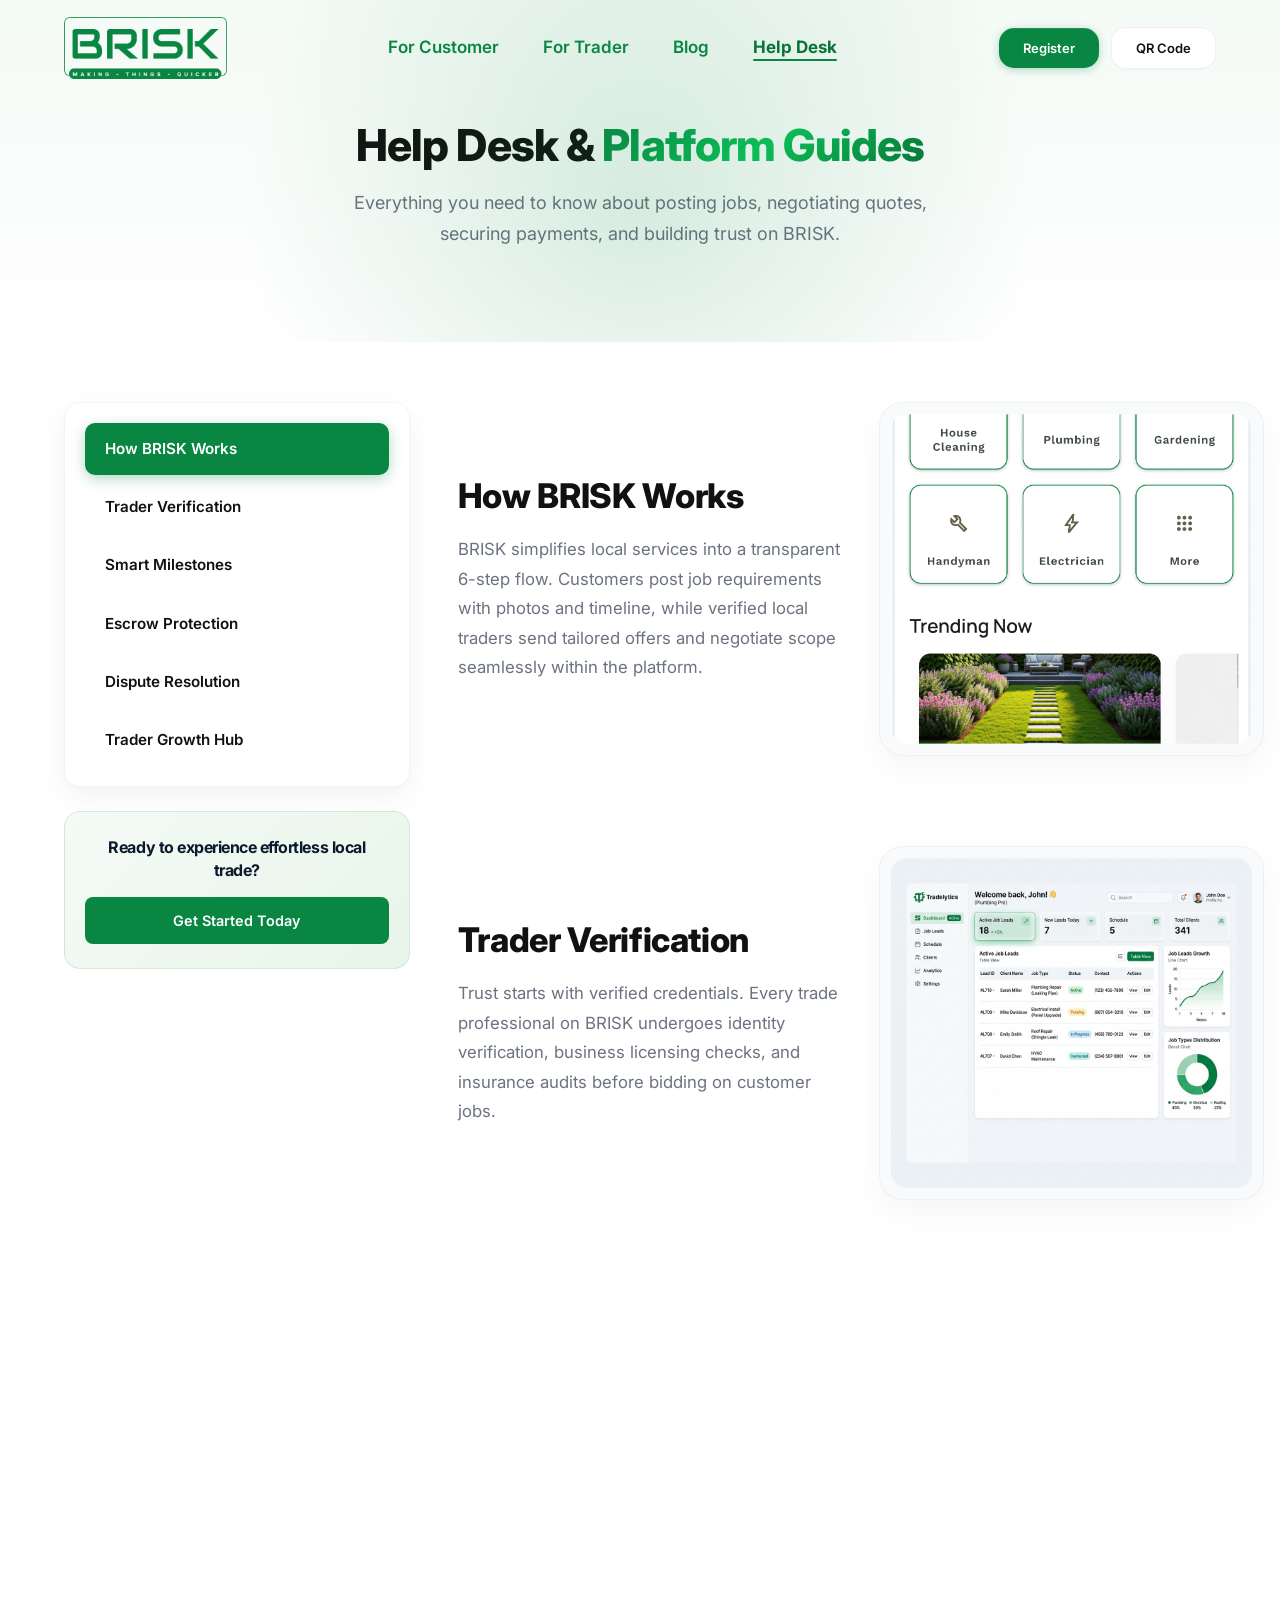
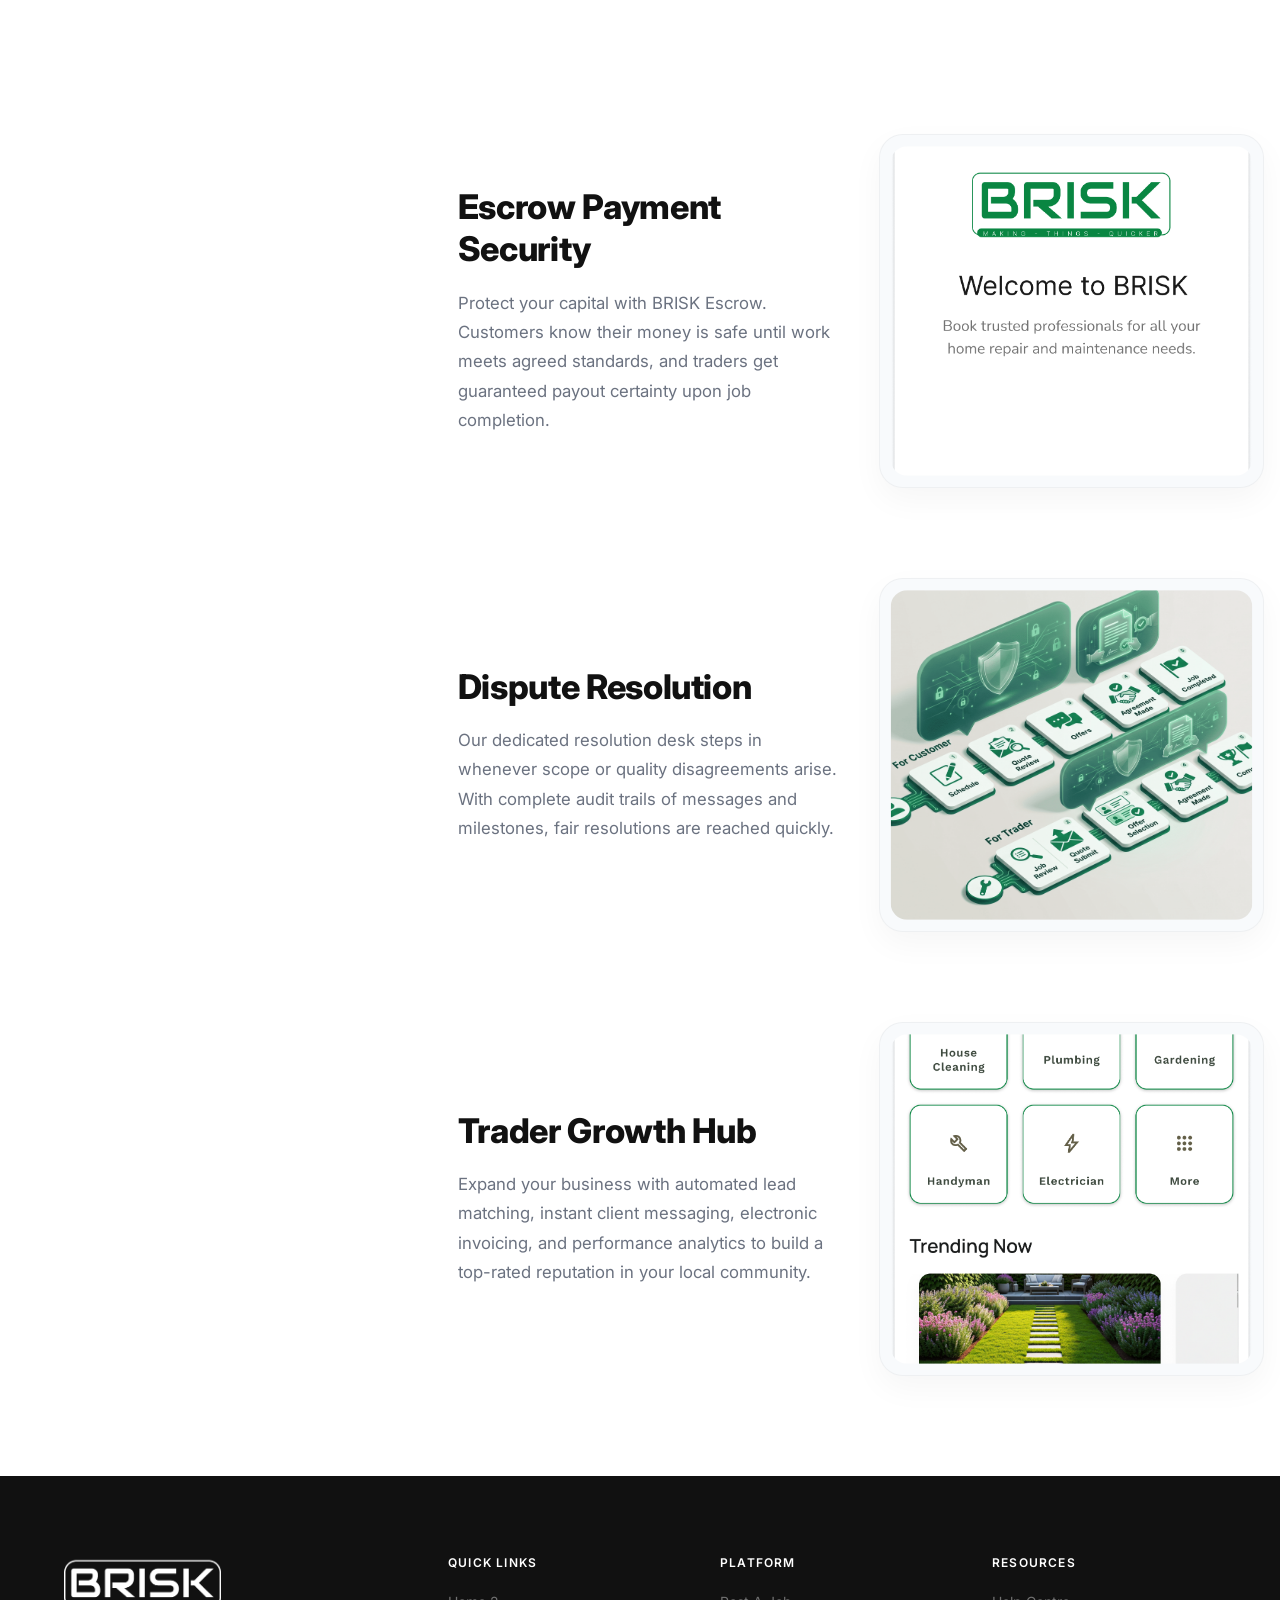
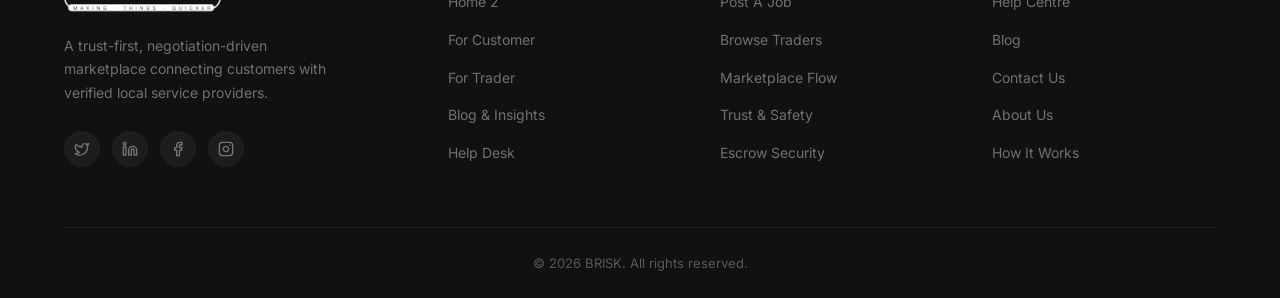
==== help-desk.html @ 7cae582f "first commit" ====
<!DOCTYPE html>
<html lang="en">

<head>
  <meta charset="UTF-8">
  <meta name="viewport" content="width=device-width, initial-scale=1.0">
  <title>Help Desk & Knowledge Base — BRISK</title>
  <meta name="description"
    content="Explore BRISK Help Desk & Knowledge Base to understand local trade dynamics, economy overview, industry insights, and support systems.">

  <!-- Fonts & Stylesheets -->
  <link rel="preconnect" href="https://fonts.googleapis.com">
  <link rel="preconnect" href="https://fonts.gstatic.com" crossorigin>
  <link href="https://fonts.googleapis.com/css2?family=Inter:wght@400;450;500;600;700;800&display=swap"
    rel="stylesheet">
  <link rel="stylesheet" href="index.css">

  <style>
    /* Help Desk Specific Sticky Scroll Section Styles */
    .help-desk-hero {
      padding: 120px 0 60px;
      text-align: center;
      position: relative;
      overflow: hidden;
      background: linear-gradient(180deg, #F4FAF6 0%, #FFFFFF 100%);
    }

    .help-desk-hero h1 {
      font-size: 2.75rem;
      font-weight: 800;
      color: var(--dark, #0B192C);
      margin-bottom: 16px;
      letter-spacing: -0.02em;
    }

    .help-desk-hero p {
      font-size: 1.125rem;
      color: var(--text-light, #64748B);
      max-width: 640px;
      margin: 0 auto 32px;
    }

    /* Sticky Scroll Container */
    .sticky-scroll-section {
      padding: 60px 0 100px;
      position: relative;
    }

    .sticky-layout {
      display: flex;
      gap: 48px;
      align-items: flex-start;
      position: relative;
    }

    /* Left Navigation Sidebar (30%) */
    .sticky-sidebar {
      flex: 0 0 30%;
      width: 30%;
      position: sticky;
      top: 100px;
      /* Sticky offset accounting for fixed header */
      z-index: 10;
      transition: top 0.3s ease;
    }

    .sticky-menu-card {
      background: #FFFFFF;
      border-radius: 16px;
      padding: 20px;
      box-shadow: 0 10px 30px rgba(0, 0, 0, 0.05), 0 1px 3px rgba(0, 0, 0, 0.03);
      border: 1px solid var(--border-light, #E2E8F0);
    }

    .sticky-menu {
      list-style: none;
      padding: 0;
      margin: 0;
      display: flex;
      flex-direction: column;
      gap: 6px;
    }

    .sticky-menu-link {
      display: block;
      padding: 14px 20px;
      border-radius: 10px;
      font-size: 0.95rem;
      font-weight: 600;
      color: var(--dark, #1E293B);
      text-decoration: none;
      transition: all 0.25s cubic-bezier(0.4, 0, 0.2, 1);
      cursor: pointer;
    }

    .sticky-menu-link:hover {
      background: var(--primary-bg, #E8F5E9);
      color: var(--primary, #098642);
      transform: translateX(4px);
    }

    .sticky-menu-link.active {
      background: var(--primary, #098642);
      color: #FFFFFF !important;
      box-shadow: 0 4px 14px rgba(9, 134, 66, 0.3);
      transform: translateX(0);
    }

    /* Promotional CTA Card under Left Menu */
    .promo-card {
      margin-top: 24px;
      background: linear-gradient(135deg, #F4FAF6 0%, #E8F5E9 100%);
      border: 1px solid var(--primary-border, #C8E6C9);
      border-radius: 16px;
      padding: 24px 20px;
      text-align: center;
    }

    .promo-card h4 {
      font-size: 1rem;
      font-weight: 700;
      color: #0B192C;
      margin-bottom: 16px;
      line-height: 1.4;
    }

    .promo-card .btn-promo {
      display: inline-block;
      width: 100%;
      padding: 12px 20px;
      background: var(--primary, #098642);
      color: #FFFFFF;
      font-weight: 600;
      font-size: 0.9rem;
      border-radius: 8px;
      text-decoration: none;
      transition: background 0.2s ease, transform 0.2s ease;
      border: none;
    }

    .promo-card .btn-promo:hover {
      background: var(--primary-dark, #076a34);
      transform: translateY(-2px);
    }

    /* Right Content Wrapper (70%) */
    .sticky-content {
      flex: 0 0 70%;
      width: 70%;
      display: flex;
      flex-direction: column;
      gap: 90px;
      /* Spacing between 80-100px */
    }

    /* Content Section Item */
    .content-section {
      display: grid;
      grid-template-columns: 1fr 1fr;
      gap: 36px;
      align-items: center;
      scroll-margin-top: 110px;
      /* Offset for smooth scroll */
      opacity: 0;
      transform: translateY(30px);
      transition: opacity 0.5s ease-out, transform 0.5s ease-out;
    }

    /* First section is visible immediately on page load */
    .content-section:first-of-type,
    .content-section.in-view {
      opacity: 1;
      transform: translateY(0);
    }

    .section-text-col {
      display: flex;
      flex-direction: column;
      justify-content: center;
    }

    .content-section h2 {
      font-size: 2.125rem;
      font-weight: 800;
      color: var(--dark, #0B192C);
      margin-bottom: 18px;
      line-height: 1.25;
      letter-spacing: -0.01em;
    }

    .content-section p {
      font-size: 1.05rem;
      line-height: 1.75;
      color: var(--text-light, #475569);
      margin: 0;
    }

    .section-image-col {
      position: relative;
    }

    .section-image-card {
      background: #F8FAFC;
      border-radius: 24px;
      padding: 16px;
      border: 1px solid var(--border-light, #E2E8F0);
      box-shadow: 0 12px 32px rgba(0, 0, 0, 0.04);
      overflow: hidden;
      display: flex;
      align-items: center;
      justify-content: center;
    }

    .section-image-card img {
      width: 100%;
      height: 320px;
      object-fit: cover;
      border-radius: 16px;
      transition: transform 0.6s cubic-bezier(0.25, 1, 0.5, 1);
    }

    .content-section.in-view .section-image-card img {
      transform: scale(1.03);
    }

    /* Tablet & Responsive Media Queries */
    @media (max-width: 991px) {
      .sticky-layout {
        flex-direction: column;
        gap: 40px;
      }

      .sticky-sidebar {
        flex: 0 0 100%;
        width: 100%;
        position: sticky;
        top: 70px;
        z-index: 100;
      }

      .sticky-menu-card {
        padding: 12px;
        border-radius: 12px;
      }

      /* Horizontal Scrollable Tabs on Mobile/Tablet */
      .sticky-menu {
        flex-direction: row;
        overflow-x: auto;
        white-space: nowrap;
        padding-bottom: 4px;
        -webkit-overflow-scrolling: touch;
        scrollbar-width: none;
        /* Firefox */
      }

      .sticky-menu::-webkit-scrollbar {
        display: none;
        /* Chrome/Safari */
      }

      .sticky-menu-link {
        padding: 10px 16px;
        font-size: 0.875rem;
      }

      .sticky-menu-link:hover {
        transform: none;
      }

      .promo-card {
        display: none;
        /* Hide promo card on tablet/mobile left nav to preserve space */
      }

      .sticky-content {
        flex: 0 0 100%;
        width: 100%;
        gap: 60px;
      }

      .content-section {
        grid-template-columns: 1fr;
        gap: 24px;
      }

      .section-image-card img {
        height: 260px;
      }
    }

    @media (max-width: 576px) {
      .help-desk-hero {
        padding: 90px 0 40px;
      }

      .help-desk-hero h1 {
        font-size: 1.85rem;
      }

      .help-desk-hero p {
        font-size: 0.95rem;
        margin-bottom: 20px;
      }

      .sticky-scroll-section {
        padding: 30px 0 60px;
      }

      .content-section h2 {
        font-size: 1.5rem;
      }

      .content-section p {
        font-size: 0.95rem;
      }

      .section-image-card {
        padding: 10px;
        border-radius: 16px;
      }

      .section-image-card img {
        height: 200px;
        border-radius: 12px;
      }
    }
  </style>
</head>

<body>

  <!-- ===== HEADER ===== -->
  <header class="header" id="header">
    <div class="container">
      <nav class="nav">
        <a href="index.html" class="nav-logo">
          <img src="image/dark-green.png" alt="BRISK">
        </a>
        <ul class="nav-links" id="navLinks">
          <li><a href="customers.html">For Customer</a></li>
          <li><a href="traders.html">For Trader</a></li>
          <li><a href="blog.html">Blog</a></li>
          <li><a href="help-desk.html" class="active">Help Desk</a></li>
        </ul>
        <div class="nav-actions" id="navActions">
          <a href="#" class="btn btn-primary btn-register">Register</a>
          <div class="qrcode-dropdown-wrapper">
            <a href="javascript:void(0)" class="btn btn-secondary btn-qrcode" id="qrDropdownBtn">QR Code</a>
            <div class="qrcode-popover" id="qrPopover" aria-hidden="true">
              <button type="button" class="qrcode-popover-item" data-type="customer">
                <svg width="18" height="18" viewBox="0 0 24 24" fill="none" stroke="currentColor" stroke-width="2"
                  stroke-linecap="round" stroke-linejoin="round">
                  <path d="M20 21v-2a4 4 0 0 0-4-4H8a4 4 0 0 0-4 4v2"></path>
                  <circle cx="12" cy="7" r="4"></circle>
                </svg>
                For Customer
              </button>
              <button type="button" class="qrcode-popover-item" data-type="trader">
                <svg width="18" height="18" viewBox="0 0 24 24" fill="none" stroke="currentColor" stroke-width="2"
                  stroke-linecap="round" stroke-linejoin="round">
                  <path d="M16 21v-2a4 4 0 0 0-4-4H6a4 4 0 0 0-4 4v2"></path>
                  <circle cx="9" cy="7" r="4"></circle>
                  <path d="M22 21v-2a4 4 0 0 0-3-3.87"></path>
                  <path d="M16 3.13a4 4 0 0 1 0 7.75"></path>
                </svg>
                For Trader
              </button>
            </div>
          </div>
        </div>
        <button class="nav-toggle" id="navToggle" aria-label="Toggle navigation">
          <span></span><span></span><span></span>
        </button>
      </nav>
    </div>
  </header>

  <!-- ===== HELP DESK HERO ===== -->
  <section class="help-desk-hero">
    <div class="glow-bg glow-bg-primary hero-glow-1"></div>
    <div class="container">
      <h1>Help Desk & <span class="gradient-text">Platform Guides</span></h1>
      <p>Everything you need to know about posting jobs, negotiating quotes, securing payments, and building trust on
        BRISK.</p>
    </div>
  </section>

  <!-- ===== STICKY SCROLL SECTION ===== -->
  <section class="sticky-scroll-section">
    <div class="container">
      <div class="sticky-layout">

        <!-- Left Navigation (30%) -->
        <aside class="sticky-sidebar" aria-label="Help Desk Navigation">
          <div class="sticky-menu-card">
            <ul class="sticky-menu" id="stickyNav" role="tablist">
              <li>
                <a href="#how-brisk-works" class="sticky-menu-link active" data-target="how-brisk-works"
                  aria-current="true" role="tab">
                  How BRISK Works
                </a>
              </li>
              <li>
                <a href="#trader-verification" class="sticky-menu-link" data-target="trader-verification"
                  aria-current="false" role="tab">
                  Trader Verification
                </a>
              </li>
              <li>
                <a href="#smart-milestones" class="sticky-menu-link" data-target="smart-milestones" aria-current="false"
                  role="tab">
                  Smart Milestones
                </a>
              </li>
              <li>
                <a href="#escrow-protection" class="sticky-menu-link" data-target="escrow-protection"
                  aria-current="false" role="tab">
                  Escrow Protection
                </a>
              </li>
              <li>
                <a href="#dispute-resolution" class="sticky-menu-link" data-target="dispute-resolution"
                  aria-current="false" role="tab">
                  Dispute Resolution
                </a>
              </li>
              <li>
                <a href="#trader-growth-hub" class="sticky-menu-link" data-target="trader-growth-hub"
                  aria-current="false" role="tab">
                  Trader Growth Hub
                </a>
              </li>
            </ul>
          </div>

          <!-- Promo Card -->
          <div class="promo-card">
            <h4>Ready to experience effortless local trade?</h4>
            <a href="contact.html" class="btn-promo">Get Started Today</a>
          </div>
        </aside>

        <!-- Right Content Area (70%) -->
        <main class="sticky-content">

          <!-- 1. How BRISK Works -->
          <section id="how-brisk-works" class="content-section" aria-labelledby="heading-how-brisk-works">
            <div class="section-text-col">
              <h2 id="heading-how-brisk-works">How BRISK Works</h2>
              <p>BRISK simplifies local services into a transparent 6-step flow. Customers post job requirements with
                photos and timeline, while verified local traders send tailored offers and negotiate scope seamlessly
                within the platform.</p>
            </div>
            <div class="section-image-col">
              <div class="section-image-card">
                <img src="image/Home.png" alt="BRISK Marketplace Flow Overview">
              </div>
            </div>
          </section>

          <!-- 2. Trader Verification -->
          <section id="trader-verification" class="content-section" aria-labelledby="heading-trader-verification">
            <div class="section-text-col">
              <h2 id="heading-trader-verification">Trader Verification</h2>
              <p>Trust starts with verified credentials. Every trade professional on BRISK undergoes identity
                verification, business licensing checks, and insurance audits before bidding on customer jobs.</p>
            </div>
            <div class="section-image-col">
              <div class="section-image-card">
                <img src="image/trader_dashboard.png" alt="BRISK Trader Dashboard & Badges">
              </div>
            </div>
          </section>

          <!-- 3. Smart Milestones -->
          <section id="smart-milestones" class="content-section" aria-labelledby="heading-smart-milestones">
            <div class="section-text-col">
              <h2 id="heading-smart-milestones">Smart Milestones</h2>
              <p>Break complex jobs into clear, manageable milestone deliverables. Funds are agreed upfront and released
                only when work phases are completed and verified by the customer.</p>
            </div>
            <div class="section-image-col">
              <div class="section-image-card">
                <img src="image/customer_dashboard.png" alt="BRISK Customer Dashboard & Milestones">
              </div>
            </div>
          </section>

          <!-- 4. Escrow Protection -->
          <section id="escrow-protection" class="content-section" aria-labelledby="heading-escrow-protection">
            <div class="section-text-col">
              <h2 id="heading-escrow-protection">Escrow Payment Security</h2>
              <p>Protect your capital with BRISK Escrow. Customers know their money is safe until work meets agreed
                standards, and traders get guaranteed payout certainty upon job completion.</p>
            </div>
            <div class="section-image-col">
              <div class="section-image-card">
                <img src="image/Frame.png" alt="BRISK Secure Escrow System">
              </div>
            </div>
          </section>

          <!-- 5. Dispute Resolution -->
          <section id="dispute-resolution" class="content-section" aria-labelledby="heading-dispute-resolution">
            <div class="section-text-col">
              <h2 id="heading-dispute-resolution">Dispute Resolution</h2>
              <p>Our dedicated resolution desk steps in whenever scope or quality disagreements arise. With complete
                audit trails of messages and milestones, fair resolutions are reached quickly.</p>
            </div>
            <div class="section-image-col">
              <div class="section-image-card">
                <img src="image/blog.png" alt="BRISK Support & Dispute Resolution">
              </div>
            </div>
          </section>

          <!-- 6. Trader Growth Hub -->
          <section id="trader-growth-hub" class="content-section" aria-labelledby="heading-trader-growth-hub">
            <div class="section-text-col">
              <h2 id="heading-trader-growth-hub">Trader Growth Hub</h2>
              <p>Expand your business with automated lead matching, instant client messaging, electronic invoicing, and
                performance analytics to build a top-rated reputation in your local community.</p>
            </div>
            <div class="section-image-col">
              <div class="section-image-card">
                <img src="image/Home.png" alt="BRISK Trader Growth Tools">
              </div>
            </div>
          </section>

        </main>
      </div>
    </div>
  </section>

  <!-- ===== FOOTER ===== -->
  <footer class="footer" id="footer">
    <div class="container">
      <div class="footer-grid">
        <div class="footer-brand">
          <a href="index-v2.html" class="footer-logo">
            <img src="image/white.png" alt="BRISK">
          </a>
          <p>A trust-first, negotiation-driven marketplace connecting customers with verified local service providers.
          </p>
          <br>
          <div class="footer-socials ">
            <a href="#" aria-label="Twitter"><svg viewBox="0 0 24 24" fill="none" stroke="currentColor" stroke-width="2"
                stroke-linecap="round" stroke-linejoin="round">
                <path
                  d="M22 4s-.7 2.1-2 3.4c1.6 10-9.4 17.3-18 11.6 2.2.1 4.4-.6 6-2C3 15.5.5 9.6 3 5c2.2 2.6 5.6 4.1 9 4-.9-4.2 4-6.6 7-3.8 1.1 0 3-1.2 3-1.2z" />
              </svg></a>
            <a href="#" aria-label="LinkedIn"><svg viewBox="0 0 24 24" fill="none" stroke="currentColor"
                stroke-width="2" stroke-linecap="round" stroke-linejoin="round">
                <path d="M16 8a6 6 0 0 1 6 6v7h-4v-7a2 2 0 0 0-2-2 2 2 0 0 0-2 2v7h-4v-7a6 6 0 0 1 6-6z" />
                <rect width="4" height="12" x="2" y="9" />
                <circle cx="4" cy="4" r="2" />
              </svg></a>
            <a href="#" aria-label="Facebook"><svg viewBox="0 0 24 24" fill="none" stroke="currentColor"
                stroke-width="2" stroke-linecap="round" stroke-linejoin="round">
                <path d="M18 2h-3a5 5 0 0 0-5 5v3H7v4h3v8h4v-8h3l1-4h-4V7a1 1 0 0 1 1-1h3z" />
              </svg></a>
            <a href="#" aria-label="Instagram"><svg viewBox="0 0 24 24" fill="none" stroke="currentColor"
                stroke-width="2" stroke-linecap="round" stroke-linejoin="round">
                <rect width="20" height="20" x="2" y="2" rx="5" ry="5" />
                <path d="M16 11.37A4 4 0 1 1 12.63 8 4 4 0 0 1 16 11.37z" />
                <line x1="17.5" x2="17.51" y1="6.5" y2="6.5" />
              </svg></a>
          </div>
        </div>
        <div class="footer-col">
          <h4>Quick Links</h4>
          <ul>
            <li><a href="index-v2.html">Home 2</a></li>
            <li><a href="customers.html">For Customer</a></li>
            <li><a href="traders.html">For Trader</a></li>
            <li><a href="blog.html">Blog & Insights</a></li>
            <li><a href="help-desk.html">Help Desk</a></li>
          </ul>
        </div>
        <div class="footer-col">
          <h4>Platform</h4>
          <ul>
            <li><a href="customers.html#post-job">Post A Job</a></li>
            <li><a href="traders.html#browse-jobs">Browse Traders</a></li>
            <li><a href="index-v2.html#flow">Marketplace Flow</a></li>
            <li><a href="help-desk.html#trader-verification">Trust & Safety</a></li>
            <li><a href="help-desk.html#escrow-protection">Escrow Security</a></li>
          </ul>
        </div>
        <div class="footer-col">
          <h4>Resources</h4>
          <ul>
            <li><a href="help-desk.html">Help Centre</a></li>
            <li><a href="blog.html">Blog</a></li>
            <li><a href="contact.html">Contact Us</a></li>
            <li><a href="about.html">About Us</a></li>
            <li><a href="how-it-works.html">How It Works</a></li>
          </ul>
        </div>
      </div>
      <div class="footer-bottom">
        <p>&copy; 2026 BRISK. All rights reserved.</p>

      </div>
    </div>
  </footer>


  <!-- ===== QR CODE MODAL ===== -->
  <div class="qr-modal-overlay" id="qrModalOverlay" aria-hidden="true">
    <div class="qr-modal-card" role="dialog" aria-modal="true" aria-labelledby="qrModalTitle">
      <button type="button" class="qr-modal-close" id="qrModalClose" aria-label="Close modal">
        <svg width="20" height="20" viewBox="0 0 24 24" fill="none" stroke="currentColor" stroke-width="2"
          stroke-linecap="round" stroke-linejoin="round">
          <line x1="18" y1="6" x2="6" y2="18"></line>
          <line x1="6" y1="6" x2="18" y2="18"></line>
        </svg>
      </button>
      <div class="qr-modal-header">
        <h3 class="qr-modal-title" id="qrModalTitle">Customer App Download</h3>
        <p class="qr-modal-subtitle">Scan the QR code to download the app.</p>
      </div>
      <div class="qr-cards-grid">
        <!-- App Store Card -->
        <div class="qr-app-card">
          <div class="qr-card-header">
            <svg class="qr-app-icon" width="22" height="22" viewBox="0 0 24 24" fill="currentColor">
              <path
                d="M18.71 19.5c-.83 1.24-1.71 2.45-3.05 2.47-1.34.03-1.77-.79-3.29-.79-1.53 0-2 .77-3.27.82-1.31.05-2.3-1.32-3.14-2.53C4.25 17 2.94 12.45 4.7 9.39c.87-1.52 2.43-2.48 4.12-2.51 1.28-.02 2.5.87 3.29.87.78 0 2.26-1.07 3.81-.91.65.03 2.47.26 3.64 1.98-.09.06-2.17 1.28-2.15 3.81.03 3.02 2.65 4.03 2.68 4.04-.03.07-.42 1.44-1.38 2.83M15.97 6.32c.66-.8 1.11-1.92.99-3.04-.96.04-2.13.64-2.82 1.44-.61.71-1.14 1.86-.99 2.97 1.07.08 2.16-.56 2.82-1.37z" />
            </svg>
            <span class="qr-card-title">App Store</span>
          </div>
          <div class="qr-image-wrapper">
            <img
              src="https://api.qrserver.com/v1/create-qr-code/?size=160x160&data=https://apps.apple.com/app/brisk-customer"
              id="appStoreQrImg" alt="App Store QR Code">
          </div>
        </div>
        <!-- Google Play Card -->
        <div class="qr-app-card">
          <div class="qr-card-header">
            <svg class="qr-app-icon" width="20" height="20" viewBox="0 0 24 24" fill="currentColor">
              <path
                d="M3 20.5v-17c0-.83.67-1.5 1.5-1.5.31 0 .61.09.86.26l14.1 8.5c.67.4 1.04 1.13 1.04 1.89s-.37 1.49-1.04 1.89l-14.1 8.5c-.25.17-.55.26-.86.26-.83 0-1.5-.67-1.5-1.5z" />
            </svg>
            <span class="qr-card-title">Google Play</span>
          </div>
          <div class="qr-image-wrapper">
            <img
              src="https://api.qrserver.com/v1/create-qr-code/?size=160x160&data=https://play.google.com/store/apps/details?id=com.brisk.customer"
              id="googlePlayQrImg" alt="Google Play QR Code">
          </div>
        </div>
      </div>
    </div>
  </div>

  <!-- ===== JAVASCRIPT ===== -->
  <script>
    document.addEventListener('DOMContentLoaded', () => {

      // ===== Sticky Header =====
      const header = document.getElementById('header');
      window.addEventListener('scroll', () => {
        header.classList.toggle('scrolled', window.scrollY > 20);
      });

      // ===== Mobile Nav =====
      const navToggle = document.getElementById('navToggle');
      const navLinks = document.getElementById('navLinks');
      const navActions = document.getElementById('navActions');

      navToggle.addEventListener('click', () => {
        navToggle.classList.toggle('active');
        navLinks.classList.toggle('active');
        navActions.classList.toggle('active');
      });

      navLinks.querySelectorAll('a').forEach(link => {
        link.addEventListener('click', () => {
          navToggle.classList.remove('active');
          navLinks.classList.remove('active');
          navActions.classList.remove('active');
        });
      });
      // 3. STICKY SCROLL NAVIGATION & INTERSECTION OBSERVER
      const menuLinks = document.querySelectorAll('.sticky-menu-link');
      const sections = document.querySelectorAll('.content-section');
      const headerOffset = 110; // Sticky header offset height

      // Function to set active menu item & update accessibility attributes
      function setActiveMenuItem(targetId) {
        menuLinks.forEach(link => {
          const isMatch = link.getAttribute('data-target') === targetId;
          if (isMatch) {
            link.classList.add('active');
            link.setAttribute('aria-current', 'true');
            // Auto scroll active link into view for mobile horizontal menu
            link.scrollIntoView({ behavior: 'smooth', inline: 'nearest', block: 'nearest' });
          } else {
            link.classList.remove('active');
            link.setAttribute('aria-current', 'false');
          }
        });
      }

      // IntersectionObserver for Scroll Spy & Reveal Animation
      const observerOptions = {
        root: null,
        rootMargin: '-20% 0px -50% 0px', // Center viewport focus
        threshold: 0.1
      };

      const sectionObserver = new IntersectionObserver((entries) => {
        entries.forEach(entry => {
          // Fade Up & Scale-in entrance animation
          if (entry.isIntersecting) {
            entry.target.classList.add('in-view');

            // Activate corresponding menu link
            const id = entry.target.getAttribute('id');
            if (id) {
              setActiveMenuItem(id);
            }
          }
        });
      }, observerOptions);

      // Observe each section
      sections.forEach(section => {
        sectionObserver.observe(section);
      });

      // Smooth scroll on menu item click
      menuLinks.forEach(link => {
        link.addEventListener('click', (e) => {
          e.preventDefault();
          const targetId = link.getAttribute('data-target');
          const targetSection = document.getElementById(targetId);

          if (targetSection) {
            const elementPosition = targetSection.getBoundingClientRect().top;
            const offsetPosition = elementPosition + window.pageYOffset - headerOffset;

            window.scrollTo({
              top: offsetPosition,
              behavior: 'smooth'
            });

            // Update active state immediately on click
            setActiveMenuItem(targetId);

            // Update URL hash without page jump
            if (history.pushState) {
              history.pushState(null, null, `#${targetId}`);
            } else {
              location.hash = `#${targetId}`;
            }
          }
        });
      });

      // QR Code Dropdown Popover & Modal Logic

      const qrDropdownBtn = document.getElementById('qrDropdownBtn');
      const qrPopover = document.getElementById('qrPopover');
      const qrModalOverlay = document.getElementById('qrModalOverlay');
      const qrModalClose = document.getElementById('qrModalClose');
      const qrModalTitle = document.getElementById('qrModalTitle');
      const appStoreQrImg = document.getElementById('appStoreQrImg');
      const googlePlayQrImg = document.getElementById('googlePlayQrImg');

      if (!qrDropdownBtn || !qrPopover || !qrModalOverlay) return;

      // Toggle Popover
      qrDropdownBtn.addEventListener('click', function (e) {
        e.preventDefault();
        e.stopPropagation();
        qrPopover.classList.toggle('active');
      });

      // Close Popover when clicking outside
      document.addEventListener('click', function (e) {
        if (!qrPopover.contains(e.target) && !qrDropdownBtn.contains(e.target)) {
          qrPopover.classList.remove('active');
        }
      });

      // Handle Option Selection
      const popoverItems = qrPopover.querySelectorAll('.qrcode-popover-item');
      popoverItems.forEach(item => {
        item.addEventListener('click', function (e) {
          e.preventDefault();
          const type = this.getAttribute('data-type');

          if (type === 'trader') {
            qrModalTitle.textContent = 'Trader App Download';
            appStoreQrImg.src = 'https://api.qrserver.com/v1/create-qr-code/?size=160x160&data=https://apps.apple.com/app/brisk-trader';
            googlePlayQrImg.src = 'https://api.qrserver.com/v1/create-qr-code/?size=160x160&data=https://play.google.com/store/apps/details?id=com.brisk.trader';
          } else {
            qrModalTitle.textContent = 'Customer App Download';
            appStoreQrImg.src = 'https://api.qrserver.com/v1/create-qr-code/?size=160x160&data=https://apps.apple.com/app/brisk-customer';
            googlePlayQrImg.src = 'https://api.qrserver.com/v1/create-qr-code/?size=160x160&data=https://play.google.com/store/apps/details?id=com.brisk.customer';
          }

          qrPopover.classList.remove('active');
          openModal();
        });
      });

      function openModal() {
        qrModalOverlay.classList.add('active');
        document.body.style.overflow = 'hidden';
      }

      function closeModal() {
        qrModalOverlay.classList.remove('active');
        document.body.style.overflow = '';
      }

      if (qrModalClose) {
        qrModalClose.addEventListener('click', closeModal);
      }

      qrModalOverlay.addEventListener('click', function (e) {
        if (e.target === qrModalOverlay) {
          closeModal();
        }
      });

      document.addEventListener('keydown', function (e) {
        if (e.key === 'Escape' && qrModalOverlay.classList.contains('active')) {
          closeModal();
        }
      });
    });
  </script>
</body>

</html>
---- index.css ----
/* ===== BRISK 2026 — Futuristic Design System ===== */

*,
*::before,
*::after {
  margin: 0;
  padding: 0;
  box-sizing: border-box;
}

:root {
  --primary: #098642;
  --primary-light: #0a9a4c;
  --primary-dark: #077536;
  --primary-glow: rgba(9, 134, 66, 0.15);
  --primary-glow-strong: rgba(9, 134, 66, 0.25);
  --primary-bg: rgba(9, 134, 66, 0.05);
  --primary-border: rgba(9, 134, 66, 0.12);
  --white: #FFFFFF;
  --bg: #FAFCFB;
  --bg-alt: #F3F7F5;
  --dark: #111111;
  --text: #374151;
  --text-light: #6B7280;
  --text-lighter: #9CA3AF;
  --border: rgba(0, 0, 0, 0.06);
  --border-light: rgba(0, 0, 0, 0.04);
  --shadow-xs: 0 1px 2px rgba(0, 0, 0, 0.03);
  --shadow-sm: 0 2px 8px rgba(0, 0, 0, 0.04);
  --shadow-md: 0 4px 24px rgba(0, 0, 0, 0.06);
  --shadow-lg: 0 12px 40px rgba(0, 0, 0, 0.08);
  --shadow-xl: 0 20px 60px rgba(0, 0, 0, 0.1);
  --shadow-glow: 0 8px 32px rgba(9, 134, 66, 0.12);
  --radius-sm: 10px;
  --radius-md: 14px;
  --radius-lg: 18px;
  --radius-xl: 24px;
  --radius-2xl: 32px;
  --transition: 0.4s cubic-bezier(0.16, 1, 0.3, 1);
  --transition-fast: 0.2s ease;
  --transition-slow: 0.6s cubic-bezier(0.16, 1, 0.3, 1);
}

html {
  scroll-behavior: smooth;
  -webkit-font-smoothing: antialiased;
  -moz-osx-font-smoothing: grayscale;
}

body {
  font-family: 'Inter', -apple-system, BlinkMacSystemFont, 'Segoe UI', sans-serif;
  color: var(--text);
  background: var(--white);
  line-height: 1.6;
  overflow-x: hidden;
}

a {
  text-decoration: none;
  color: inherit;
}

ul {
  list-style: none;
}

img {
  max-width: 100%;
  display: block;
}

h1,
h2,
h3,
h4,
h5,
h6 {
  color: var(--dark);
  font-weight: 700;
  line-height: 1.15;
  letter-spacing: -0.03em;
}

h1 {
  font-size: clamp(2.5rem, 5.5vw, 4rem);
  font-weight: 800;
}

h2 {
  font-size: clamp(2rem, 4vw, 3rem);
}

h3 {
  font-size: clamp(1.125rem, 2vw, 1.375rem);
}

p {
  color: var(--text-light);
  line-height: 1.75;
}

/* --- Layout --- */
.container {
  max-width: 1200px;
  margin: 0 auto;
  padding: 0 24px;
}

.section {
  padding: 60px 0;
  position: relative;
}

.section-header {
  text-align: center;
  max-width: 660px;
  margin: 0 auto 36px;
}

.section-header p {
  margin-top: 16px;
  font-size: 1.0625rem;
}

.section-label {
  display: inline-flex;
  align-items: center;
  gap: 8px;
  font-size: 0.75rem;
  font-weight: 600;
  width: fit-content;
  color: var(--primary);
  text-transform: uppercase;
  letter-spacing: 0.1em;
  margin-bottom: 16px;
  background: var(--primary-bg);
  padding: 6px 16px;
  border-radius: 100px;
  border: 1px solid var(--primary-border);
}

/* --- Buttons --- */
.btn {
  display: inline-flex;
  align-items: center;
  justify-content: center;
  gap: 8px;
  padding: 14px 32px;
  font-size: 0.9375rem;
  font-weight: 600;
  border-radius: 15px;
  border: none;
  cursor: pointer;
  transition: all var(--transition);
  font-family: inherit;
  white-space: nowrap;
  position: relative;
  overflow: hidden;
}

.btn-primary {
  background: var(--primary);
  color: var(--white);
  box-shadow: 0 2px 8px rgba(9, 134, 66, 0.3), inset 0 1px 0 rgba(255, 255, 255, 0.1);
}

.btn-primary:hover {
  background: var(--primary-light);
  box-shadow: 0 8px 24px rgba(9, 134, 66, 0.35), inset 0 1px 0 rgba(255, 255, 255, 0.1);
  transform: translateY(-2px);
}

.btn-secondary {
  background: var(--white);
  color: var(--dark);
  border: 1px solid var(--border);
  box-shadow: var(--shadow-xs);
}

.btn-secondary:hover {
  border-color: rgba(0, 0, 0, 0.12);
  box-shadow: var(--shadow-md);
  transform: translateY(-2px);
}

.btn-lg {
  padding: 16px 40px;
  font-size: 1rem;
}

.btn-group {
  display: flex;
  gap: 14px;
  flex-wrap: wrap;
}

/* --- Animations --- */
.reveal {
  opacity: 0;
  transform: translateY(32px);
  transition: opacity 0.8s cubic-bezier(0.16, 1, 0.3, 1),
    transform 0.8s cubic-bezier(0.16, 1, 0.3, 1);
}

.reveal.visible {
  opacity: 1;
  transform: translateY(0);
}

.reveal-d1 {
  transition-delay: 0.1s;
}

.reveal-d2 {
  transition-delay: 0.2s;
}

.reveal-d3 {
  transition-delay: 0.3s;
}

.reveal-d4 {
  transition-delay: 0.4s;
}

.reveal-d5 {
  transition-delay: 0.5s;
}

.reveal-d6 {
  transition-delay: 0.6s;
}

/* --- Radial Glow Backgrounds --- */
.glow-bg {
  position: absolute;
  border-radius: 50%;
  pointer-events: none;
  z-index: 0;
}

.glow-bg-primary {
  background: radial-gradient(circle, var(--primary-glow) 0%, transparent 70%);
}

.glow-bg-soft {
  background: radial-gradient(circle, rgba(9, 134, 66, 0.06) 0%, transparent 70%);
}

/* ===== HEADER ===== */
.header {
  position: fixed;
  top: 0;
  left: 0;
  right: 0;
  z-index: 1000;
  transition: all var(--transition);
  background: rgba(255, 255, 255, 0);
}

.header.scrolled {
  background: rgba(255, 255, 255, 0.8);
  backdrop-filter: blur(20px);
  -webkit-backdrop-filter: blur(20px);
  border-bottom: 1px solid var(--border-light);
}

.nav {
  display: flex;
  align-items: center;
  justify-content: space-between;
  height: 96px;
}

.nav-logo {
  display: flex;
  align-items: center;
}

.nav-logo img {
  height: 62px;
  width: auto;
}

.nav-links {
  display: flex;
  align-items: center;
  gap: 44px;
}

.nav-links a {
  font-size: 17px;
  font-weight: 600;
  color: var(--primary);
  transition: color var(--transition-fast);
  position: relative;
}

.nav-links a:hover {
  color: var(--primary-dark);
}

.nav-links a.active {
  color: var(--primary-dark);
  font-weight: 700;
}

.nav-links a.active::after {
  content: '';
  position: absolute;
  bottom: -4px;
  left: 0;
  width: 100%;
  height: 2px;
  background-color: var(--primary);
  border-radius: 2px;
}

.nav-actions {
  display: flex;
  align-items: center;
  gap: 12px;
}

.nav-actions .btn-login {
  font-size: 0.875rem;
  font-weight: 500;
  color: var(--text-light);
  background: none;
  border: none;
  cursor: pointer;
  padding: 8px 16px;
  transition: color var(--transition-fast);
  font-family: inherit;
}

.nav-actions .btn-login:hover {
  color: var(--dark);
}

.nav-actions .btn {
  padding: 10px 24px;
  font-size: 0.8125rem;
}

.nav-toggle {
  display: none;
  flex-direction: column;
  gap: 5px;
  cursor: pointer;
  padding: 4px;
  background: none;
  border: none;
}

.nav-toggle span {
  width: 22px;
  height: 2px;
  background: var(--dark);
  border-radius: 2px;
  transition: all var(--transition);
}

.nav-toggle.active span:nth-child(1) {
  transform: rotate(45deg) translate(5px, 5px);
}

.nav-toggle.active span:nth-child(2) {
  opacity: 0;
}

.nav-toggle.active span:nth-child(3) {
  transform: rotate(-45deg) translate(5px, -5px);
}

/* ===== HERO ===== */
.hero {
  padding: 110px 0 60px;
  position: relative;
  overflow: hidden;
  min-height: 80vh;
  display: flex;
  align-items: center;
}

.hero-glow-1 {
  width: 800px;
  height: 800px;
  top: -200px;
  left: 50%;
  transform: translateX(-50%);
}

.hero-glow-2 {
  width: 500px;
  height: 500px;
  bottom: -100px;
  right: -100px;
  background: radial-gradient(circle, rgba(9, 134, 66, 0.04) 0%, transparent 70%);
}

.hero-grid {
  display: grid;
  grid-template-columns: 1fr 1fr;
  gap: 80px;
  align-items: center;
  position: relative;
  z-index: 1;
}

.hero-content {
  max-width: 540px;
}

.hero-tagline {
  display: inline-flex;
  align-items: center;
  gap: 10px;
  font-size: 0.8125rem;
  font-weight: 600;
  color: var(--primary);
  text-transform: uppercase;
  letter-spacing: 0.1em;
  margin-bottom: 28px;
  background: var(--primary-bg);
  padding: 8px 18px;
  border-radius: 100px;
  border: 1px solid var(--primary-border);
}

.hero-tagline .pulse {
  width: 8px;
  height: 8px;
  border-radius: 50%;
  background: var(--primary);
  position: relative;
}

.hero-tagline .pulse::after {
  content: '';
  position: absolute;
  inset: -4px;
  border-radius: 50%;
  border: 2px solid var(--primary);
  opacity: 0;
  animation: pulse-ring 2s ease-out infinite;
}

@keyframes pulse-ring {
  0% {
    transform: scale(0.8);
    opacity: 0.6;
  }

  100% {
    transform: scale(2);
    opacity: 0;
  }
}

.hero h1 {
  margin-bottom: 24px;
  line-height: 1.1;
}

.gradient-text {
  background: linear-gradient(135deg, var(--primary) 0%, #0cc45a 50%, var(--primary-dark) 100%);
  -webkit-background-clip: text;
  -webkit-text-fill-color: transparent;
  background-clip: text;
}

.hero-desc {
  font-size: 1.125rem;
  line-height: 1.8;
  color: var(--text-light);
  margin-bottom: 40px;
  max-width: 460px;
}

.hero .btn-group {
  margin-bottom: 56px;
}

/* Trust Row */
.trust-row {
  display: flex;
  gap: 28px;
  flex-wrap: wrap;
}

.trust-pill {
  display: flex;
  align-items: center;
  gap: 8px;
  font-size: 0.8125rem;
  font-weight: 500;
  color: var(--text);
}

.trust-pill .tp-dot {
  width: 8px;
  height: 8px;
  border-radius: 50%;
  background: var(--primary);
}

.hero-visual {
  position: relative;
  width: 100%;
  display: flex;
  align-items: center;
  justify-content: center;
}

.hero-video-wrapper {
  position: relative;
  width: 100%;
  max-width: 580px;
  border-radius: 20px;
  overflow: hidden;
  box-shadow: 0 20px 40px rgba(0, 0, 0, 0.12), 0 0 0 1px rgba(9, 134, 66, 0.15);
  background: var(--surface);
}

.hero-video {
  width: 150%;
  height: auto;
  display: block;
  object-fit: cover;
  border-radius: 20px;
}



/* Hero 3D Ecosystem Visual */
.hero-visual {
  position: relative;
  width: 100%;
  height: 520px;
}

.ecosystem-container {
  position: relative;
  width: 100%;
  height: 100%;
}

/* Center Logo */
.eco-center {
  position: absolute;
  top: 50%;
  left: 50%;
  transform: translate(-50%, -50%);
  width: 100px;
  height: 100px;
  border-radius: 50%;
  background: var(--white);
  border: 2px solid var(--primary-border);
  box-shadow: var(--shadow-glow), var(--shadow-lg);
  display: flex;
  align-items: center;
  justify-content: center;
  z-index: 10;
}

.eco-center::before {
  content: '';
  position: absolute;
  inset: -20px;
  border-radius: 50%;
  border: 1px solid var(--primary-border);
  animation: eco-pulse 3s ease-in-out infinite;
}

.eco-center::after {
  content: '';
  position: absolute;
  inset: -44px;
  border-radius: 50%;
  border: 1px dashed rgba(9, 134, 66, 0.08);
  animation: eco-pulse 3s ease-in-out infinite 0.5s;
}

@keyframes eco-pulse {

  0%,
  100% {
    transform: scale(1);
    opacity: 1;
  }

  50% {
    transform: scale(1.08);
    opacity: 0.5;
  }
}

.eco-center img {
  height: 28px;
  width: auto;
}

.eco-center-text {
  font-size: 1.25rem;
  font-weight: 800;
  color: var(--primary);
  letter-spacing: -0.03em;
}

/* Orbit Rings */
.orbit-ring {
  position: absolute;
  top: 50%;
  left: 50%;
  border-radius: 50%;
  border: 1px solid rgba(9, 134, 66, 0.1);
  transform: translate(-50%, -50%);
  pointer-events: none;
}

.orbit-ring-1 {
  width: 280px;
  height: 280px;
}

.orbit-ring-2 {
  width: 420px;
  height: 420px;
  border-style: dashed;
  border-color: rgba(9, 134, 66, 0.09);
}

/* Floating Ecosystem Cards */
.eco-card {
  position: absolute;
  background: var(--white);
  border-radius: var(--radius-md);
  padding: 14px 20px;
  box-shadow: var(--shadow-md);
  border: 1px solid var(--border);
  font-size: 0.8125rem;
  font-weight: 600;
  color: var(--dark);
  white-space: nowrap;
  z-index: 5;
  transition: all var(--transition);
  display: flex;
  align-items: center;
  gap: 10px;
}

.eco-card:hover {
  box-shadow: var(--shadow-glow), var(--shadow-lg);
  transform: translateY(-4px) scale(1.02);
  border-color: var(--primary-border);
}

.eco-card .ec-icon {
  width: 32px;
  height: 32px;
  border-radius: var(--radius-sm);
  background: var(--primary-bg);
  display: flex;
  align-items: center;
  justify-content: center;
  flex-shrink: 0;
}

.eco-card .ec-icon svg {
  width: 16px;
  height: 16px;
  color: var(--primary);
}

.eco-card .ec-num {
  width: 22px;
  height: 22px;
  border-radius: 50%;
  background: var(--primary);
  color: var(--white);
  font-size: 0.6875rem;
  font-weight: 700;
  display: flex;
  align-items: center;
  justify-content: center;
  flex-shrink: 0;
}

/* Eco card positions — orbital layout */
.eco-card-1 {
  top: 10%;
  left: 5%;
  animation: float-1 6s ease-in-out infinite;
}

.eco-card-2 {
  top: 0%;
  right: 5%;
  animation: float-2 7s ease-in-out infinite;
}

.eco-card-3 {
  top: 42%;
  right: -5%;
  animation: float-3 5.5s ease-in-out infinite;
}

.eco-card-4 {
  bottom: 5%;
  right: 10%;
  animation: float-1 6.5s ease-in-out infinite 1s;
}

.eco-card-5 {
  bottom: 8%;
  left: 0%;
  animation: float-2 6s ease-in-out infinite 0.5s;
}

.eco-card-6 {
  top: 40%;
  left: -8%;
  animation: float-3 7s ease-in-out infinite 0.3s;
}

@keyframes float-1 {

  0%,
  100% {
    transform: translateY(0);
  }

  50% {
    transform: translateY(-12px);
  }
}

@keyframes float-2 {

  0%,
  100% {
    transform: translateY(0) translateX(0);
  }

  50% {
    transform: translateY(-8px) translateX(4px);
  }
}

@keyframes float-3 {

  0%,
  100% {
    transform: translateY(0);
  }

  50% {
    transform: translateY(-10px);
  }
}

/* Animated SVG connection lines */
.eco-lines {
  position: absolute;
  inset: 0;
  z-index: 2;
  pointer-events: none;
}

.eco-lines path {
  fill: none;
  stroke: rgb(9 134 66 / 16%);
  stroke-width: 1.5;
  stroke-dasharray: 8 6;
  animation: dash-flow 20s linear infinite;
}

@keyframes dash-flow {
  to {
    stroke-dashoffset: -200;
  }
}

/* ===== SECTION 2: MARKETPLACE FLOW ===== */
.flow-section {
  background: var(--bg);
  overflow: hidden;
}

.flow-visual {
  position: relative;
  padding: 30px 0;
  max-width: 1200px;
  margin: 0 auto;
}

.flow-track {
  display: flex;
  align-items: center;
  justify-content: space-between;
  position: relative;
  /* padding: 0 40px; */
}

/* Animated path between avatars */
.flow-path-container {
  position: absolute;
  top: 50%;
  left: 60px;
  right: 60px;
  height: 2px;
  transform: translateY(-50%);
  z-index: 0;
}

.flow-path-bg {
  width: 100%;
  height: 100%;
  background: var(--border);
  border-radius: 1px;
}

.flow-path-fill {
  position: absolute;
  top: 0;
  left: 0;
  height: 100%;
  width: 60%;
  background: linear-gradient(90deg, var(--primary), rgba(9, 134, 66, 0.3));
  border-radius: 1px;
  animation: flow-progress 4s ease-in-out infinite alternate;
}

@keyframes flow-progress {
  0% {
    width: 15%;
  }

  100% {
    width: 85%;
  }
}

/* Flow Avatars */
.flow-avatar {
  width: 72px;
  height: 72px;
  border-radius: 50%;
  display: flex;
  align-items: center;
  justify-content: center;
  flex-direction: column;
  gap: 4px;
  z-index: 2;
  position: relative;
  flex-shrink: 0;
}

.flow-avatar-circle {
  width: 56px;
  height: 56px;
  border-radius: 50%;
  background: var(--white);
  border: 2px solid var(--primary-border);
  display: flex;
  align-items: center;
  justify-content: center;
  box-shadow: var(--shadow-md);
}

.flow-avatar-circle svg {
  width: 24px;
  height: 24px;
  color: var(--primary);
}

.flow-avatar span {
  font-size: 0.6875rem;
  font-weight: 600;
  color: var(--text);
  text-transform: uppercase;
  letter-spacing: 0.05em;
}

/* Flow Stage Cards */
.flow-stages {
  display: flex;
  gap: 12px;
  z-index: 2;
  position: relative;
}

.flow-stage {
  background: var(--white);
  border-radius: var(--radius-lg);
  padding: 30px 20px;
  border: 1px solid var(--border);
  box-shadow: var(--shadow-md);
  text-align: center;
  transition: all var(--transition);
  min-width: 175px;
  position: relative;
  display: flex;
  flex-direction: column;
  align-items: center;
  flex: 1;
}

.flow-stage:hover {
  box-shadow: var(--shadow-lg);
  border-color: var(--primary-border);
  transform: translateY(-4px);
}

.flow-stage:hover {
  border-color: var(--primary);
  box-shadow: var(--shadow-glow), var(--shadow-lg);
}

.fs-icon-container {
  width: 64px;
  height: 64px;
  border-radius: var(--radius-md);
  background: var(--primary-bg);
  color: var(--primary);
  display: flex;
  align-items: center;
  justify-content: center;
  margin-bottom: 20px;
  transition: all var(--transition);
}

.flow-stage:hover .fs-icon-container,
.flow-stage.active .fs-icon-container {
  background: var(--primary);
  color: var(--white);
  box-shadow: var(--shadow-glow);
}

.fs-icon-container svg {
  width: 32px;
  height: 32px;
}

.flow-stage .fs-num {
  position: absolute;
  top: 12px;
  right: 12px;
  width: 20px;
  height: 20px;
  border-radius: 50%;
  background: var(--bg-alt);
  color: var(--text-light);
  font-size: 0.625rem;
  font-weight: 700;
  display: flex;
  align-items: center;
  justify-content: center;
  transition: all var(--transition);
}

.flow-stage:hover .fs-num {
  background: var(--primary);
  color: var(--white);
}

.flow-stage h4 {
  font-size: 1.15rem;
  font-weight: 700;
  color: var(--dark);
  margin-bottom: 8px;
}

.flow-stage p {
  font-size: 0.85rem;
  color: var(--text-light);
  margin-top: 0;
}

/* ===== SECTION 3: BENTO FEATURES ===== */
.bento-section {
  background: var(--white);
}

.bento-grid {
  display: grid;
  grid-template-columns: repeat(3, 1fr);
  grid-template-rows: auto auto;
  gap: 16px;
}

.bento-card {
  background: var(--bg);
  border-radius: var(--radius-xl);
  padding: 36px;
  border: 1px solid var(--border-light);
  transition: all var(--transition);
  position: relative;
  overflow: hidden;
}

.bento-card::before {
  content: '';
  position: absolute;
  top: 0;
  left: 0;
  right: 0;
  height: 3px;
  /* background: var(--primary); */
  opacity: 0;
  transition: opacity var(--transition);
}

.bento-card:hover {
  background: var(--white);
  border-color: var(--primary-border);
  box-shadow: var(--shadow-lg);
  transform: translateY(-4px);
}

.bento-card:hover::before {
  opacity: 1;
}

/* Staggered sizes */
.bento-card.bento-wide {
  grid-column: span 2;
}

.bento-card.bento-tall {
  grid-row: span 2;
}

.bento-icon {
  width: 52px;
  height: 52px;
  border-radius: var(--radius-md);
  background: var(--primary-bg);
  border: 1px solid var(--primary-border);
  display: flex;
  align-items: center;
  justify-content: center;
  margin-bottom: 24px;
  transition: all var(--transition);
}

.bento-card:hover .bento-icon {
  background: var(--primary);
  border-color: var(--primary);
  box-shadow: var(--shadow-glow);
}

.bento-icon svg {
  width: 24px;
  height: 24px;
  color: var(--primary);
  transition: color var(--transition);
}

.bento-card:hover .bento-icon svg {
  color: var(--white);
}

.bento-card h3 {
  margin-bottom: 8px;
}

.bento-card p {
  font-size: 0.9rem;
  line-height: 1.7;
}

/* ===== SECTION 4: MARKETPLACE ECOSYSTEM ===== */
.ecosystem-section {
  background: var(--bg);
  overflow: hidden;
  position: relative;
}

/* --- Ecosystem Two-Column Grid --- */
.ecosystem-grid {
  display: grid;
  grid-template-columns: 1.1fr 0.9fr;
  gap: 80px;
  align-items: center;
}

.ecosystem-content {
  text-align: left;
}

.ecosystem-content h2 {
  margin-top: 12px;
  margin-bottom: 16px;
}

.ecosystem-content .section-desc {
  font-size: 1.0625rem;
  line-height: 1.75;
  color: var(--text-light);
  margin-bottom: 36px;
}

/* Highlight Rows */
.ecosystem-highlights {
  display: flex;
  flex-direction: column;
  gap: 24px;
  margin-bottom: 36px;
}

.eco-highlight-row {
  display: flex;
  align-items: flex-start;
  gap: 16px;
}

.eco-row-icon {
  width: 36px;
  height: 36px;
  border-radius: 8px;
  background: var(--primary-bg);
  border: 1px solid var(--primary-border);
  color: var(--primary);
  display: flex;
  align-items: center;
  justify-content: center;
  flex-shrink: 0;
  margin-top: 2px;
  box-shadow: var(--shadow-xs);
}

.eco-row-icon svg {
  width: 16px;
  height: 16px;
}

.eco-row-content h4 {
  font-size: 1rem;
  font-weight: 700;
  color: var(--dark);
  margin-bottom: 4px;
  line-height: 1.4;
}

.eco-row-content p {
  font-size: 0.875rem;
  line-height: 1.6;
  color: var(--text-light);
  margin: 0;
}

.ecosystem-actions {
  display: flex;
  gap: 14px;
}

/* Responsive Ecosystem Grid */
@media (max-width: 991px) {
  .ecosystem-grid {
    grid-template-columns: 1fr;
    gap: 60px;
  }

  .ecosystem-content {
    text-align: center;
    max-width: 600px;
    margin: 0 auto;
  }

  .eco-highlight-row {
    text-align: left;
  }

  .ecosystem-actions {
    justify-content: center;
  }
}

.ecosystem-diagram {
  position: relative;
  width: 100%;
  max-width: 480px;
  height: 480px;
  margin: 0 auto;
  pointer-events: auto;
}

/* Ambient background glow inside the diagram */
.eco-bg-glow {
  position: absolute;
  width: 360px;
  height: 360px;
  top: 50%;
  left: 50%;
  transform: translate(-50%, -50%);
  z-index: 0;
  background: radial-gradient(circle, rgba(9, 134, 66, 0.08) 0%, transparent 70%);
  pointer-events: none;
}

/* Center Logo Wrapper */
.eco-diagram-center {
  position: absolute;
  top: 50%;
  left: 50%;
  transform: translate(-50%, -50%);
  width: 88px;
  height: 88px;
  border-radius: 50%;
  background: var(--white);
  border: 2px solid var(--primary-border);
  display: flex;
  align-items: center;
  justify-content: center;
  z-index: 10;
  box-shadow: var(--shadow-md);
}

.eco-diagram-center img {
  height: 24px;
  width: auto;
  display: block;
}

/* Orbit Rings */
.orbit-ring-inner {
  position: absolute;
  top: 50%;
  left: 50%;
  width: 240px;
  height: 240px;
  margin-top: -120px;
  margin-left: -120px;
  border: 1px solid rgba(9, 134, 66, 0.08);
  border-radius: 50%;
  animation: orbit-clockwise-rotation 32s linear infinite;
  pointer-events: none;
  z-index: 2;
}

.orbit-ring-outer {
  position: absolute;
  top: 50%;
  left: 50%;
  width: 400px;
  height: 400px;
  margin-top: -200px;
  margin-left: -200px;
  border: 1px solid rgba(9, 134, 66, 0.06);
  border-radius: 50%;
  animation: orbit-counter-rotation 40s linear infinite;
  pointer-events: none;
  z-index: 1;
}

/* Node wrappers */
.orbit-node-wrapper {
  position: absolute;
  top: 50%;
  left: 50%;
  width: 0;
  height: 0;
  display: flex;
  align-items: center;
  justify-content: center;
  pointer-events: none;
  transform: rotate(var(--angle)) translateY(var(--radius));
}

/* Upright wrapper to cancel static rotation */
.eco-node-card-upright {
  transform: rotate(calc(-1 * var(--angle)));
  pointer-events: none;
  display: flex;
  align-items: center;
  justify-content: center;
}

/* The card itself that rotates to cancel the ring rotation */
.eco-node-card {
  pointer-events: auto;
  display: inline-flex;
}

/* Inner Ring Cards (Ring rotates CW, so Cards rotate CCW) */
.orbit-ring-inner .eco-node-card {
  animation: orbit-counter-rotation 32s linear infinite;
}

/* Outer Ring Cards (Ring rotates CCW, so Cards rotate CW) */
.orbit-ring-outer .eco-node-card {
  animation: orbit-clockwise-rotation 40s linear infinite;
}

/* Cards Inner styling */
.eco-node-card-inner {
  background: var(--white);
  border: 1px solid var(--border);
  border-radius: 10px;
  padding: 6px 12px;
  display: flex;
  align-items: center;
  gap: 8px;
  box-shadow: var(--shadow-sm);
  transition: transform 0.3s cubic-bezier(0.16, 1, 0.3, 1), box-shadow 0.3s ease, border-color 0.3s ease;
  cursor: pointer;
  white-space: nowrap;
}

.eco-node-icon {
  width: 28px;
  height: 28px;
  border-radius: 50%;
  background: var(--primary-bg);
  border: 1px solid var(--primary-border);
  display: flex;
  align-items: center;
  justify-content: center;
  flex-shrink: 0;
}

.eco-node-icon svg {
  width: 14px;
  height: 14px;
  color: var(--primary);
}

.eco-node-card-inner span {
  font-size: 0.75rem;
  font-weight: 600;
  color: var(--text);
}

/* Hover effects */
.eco-node-card:hover .eco-node-card-inner {
  transform: scale(1.06);
  box-shadow: 0 0 20px rgba(9, 134, 66, 0.1), var(--shadow-md);
  border-color: var(--primary-border);
}

/* Ring Animations */
@keyframes orbit-clockwise-rotation {
  0% {
    transform: rotate(0deg);
  }

  100% {
    transform: rotate(360deg);
  }
}

@keyframes orbit-counter-rotation {
  0% {
    transform: rotate(0deg);
  }

  100% {
    transform: rotate(-360deg);
  }
}

/* Pulse breathing center */
.pulse-breathing {
  animation: center-breathing-anim 6s ease-in-out infinite;
}

@keyframes center-breathing-anim {

  0%,
  100% {
    transform: translate(-50%, -50%) scale(1);
    box-shadow: 0 0 15px rgba(9, 134, 66, 0.1), var(--shadow-md);
  }

  50% {
    transform: translate(-50%, -50%) scale(1.04);
    box-shadow: 0 0 25px rgba(9, 134, 66, 0.2), var(--shadow-lg);
  }
}

/* ===== SECTION 5: DUAL AUDIENCE ===== */
.audience-section {
  background: var(--white);
}

.audience-grid {
  display: grid;
  grid-template-columns: 1fr 1fr;
  gap: 32px;
}

.audience-card {
  border-radius: var(--radius-2xl);
  padding: 48px 40px;
  position: relative;
  overflow: hidden;
  transition: all var(--transition);
  border: 1px solid var(--border);
  background: var(--bg);
}

.audience-card:hover {
  box-shadow: var(--shadow-xl);
  transform: translateY(-4px);
}

.audience-card-3d {
  background: var(--white);
  border-radius: var(--radius-xl);
  padding: 0;
  overflow: hidden;
  border: 1px solid var(--border);
  box-shadow: var(--shadow-md);
  transform: perspective(800px) rotateY(-4deg) rotateX(2deg);
  transition: transform var(--transition);
  margin-bottom: 28px;
  display: flex;
}

.audience-card-img {
  width: 100%;
  height: 220px;
  object-fit: cover;
  display: block;
}

.audience-card:hover .audience-card-3d {
  transform: perspective(800px) rotateY(0deg) rotateX(0deg);
  box-shadow: var(--shadow-lg);
}

.audience-card:nth-child(2) .audience-card-3d {
  transform: perspective(800px) rotateY(4deg) rotateX(2deg);
}

.audience-card:nth-child(2):hover .audience-card-3d {
  transform: perspective(800px) rotateY(0deg) rotateX(0deg);
}

.card-3d-header {
  display: flex;
  align-items: center;
  gap: 10px;
  margin-bottom: 16px;
  padding-bottom: 12px;
  border-bottom: 1px solid var(--border-light);
}

.card-3d-dots {
  display: flex;
  gap: 5px;
}

.card-3d-dots span {
  width: 8px;
  height: 8px;
  border-radius: 50%;
}

.card-3d-dots span:nth-child(1) {
  background: #FF6B6B;
}

.card-3d-dots span:nth-child(2) {
  background: #FFD93D;
}

.card-3d-dots span:nth-child(3) {
  background: #6BCB77;
}

.card-3d-title {
  font-size: 0.6875rem;
  color: var(--text-lighter);
  font-weight: 500;
}

.card-3d-rows {
  display: flex;
  flex-direction: column;
  gap: 8px;
}

.card-3d-row {
  display: flex;
  align-items: center;
  gap: 10px;
  padding: 10px 12px;
  border-radius: var(--radius-sm);
  background: var(--bg);
  border: 1px solid var(--border-light);
}

.card-3d-row .row-dot {
  width: 8px;
  height: 8px;
  border-radius: 50%;
  background: var(--primary);
  flex-shrink: 0;
}

.card-3d-row span {
  font-size: 0.8125rem;
  color: var(--text);
  font-weight: 500;
}

.card-3d-row .row-badge {
  margin-left: auto;
  font-size: 0.6875rem;
  font-weight: 600;
  padding: 2px 8px;
  border-radius: 100px;
  background: var(--primary-bg);
  color: var(--primary);
}

.audience-label {
  display: inline-flex;
  align-items: center;
  gap: 6px;
  font-size: 0.6875rem;
  font-weight: 600;
  color: var(--primary);
  text-transform: uppercase;
  letter-spacing: 0.08em;
  margin-bottom: 12px;
}

.audience-card h3 {
  font-size: 1.5rem;
  margin-bottom: 12px;
}

.audience-card>p {
  font-size: 0.9375rem;
  margin-bottom: 28px;
}

.audience-features {
  display: flex;
  flex-direction: column;
  gap: 12px;
  margin-bottom: 32px;
}

.audience-features li {
  display: flex;
  align-items: center;
  gap: 10px;
  font-size: 0.9rem;
  color: var(--text);
  font-weight: 450;
}

.audience-features li svg {
  width: 18px;
  height: 18px;
  color: var(--primary);
  flex-shrink: 0;
}

/* ===== SECTION 6: TRUST ARCHITECTURE ===== */
.trust-section {
  background: var(--bg);
}

.trust-network {
  display: grid;
  grid-template-columns: repeat(3, 1fr);
  gap: 16px;
  max-width: 900px;
  margin: 0 auto;
}

.trust-layer {
  background: var(--white);
  border-radius: var(--radius-xl);
  padding: 32px 28px;
  border: 1px solid var(--border);
  transition: all var(--transition);
  position: relative;
  overflow: hidden;
}

.trust-layer::after {
  content: '';
  position: absolute;
  bottom: 0;
  left: 50%;
  transform: translateX(-50%);
  width: 40px;
  height: 3px;
  border-radius: 3px 3px 0 0;
  background: var(--primary);
  opacity: 0;
  transition: opacity var(--transition);
}

.trust-layer:hover {
  box-shadow: var(--shadow-lg);
  transform: translateY(-6px);
  border-color: var(--primary-border);
}

.trust-layer:hover::after {
  opacity: 1;
}

.trust-layer-num {
  font-size: 0.6875rem;
  font-weight: 700;
  color: var(--text-lighter);
  text-transform: uppercase;
  letter-spacing: 0.08em;
  margin-bottom: 16px;
}

.trust-layer-icon {
  width: 44px;
  height: 44px;
  border-radius: 50%;
  background: var(--primary-bg);
  border: 1px solid var(--primary-border);
  display: flex;
  align-items: center;
  justify-content: center;
  margin-bottom: 16px;
}

.trust-layer-icon svg {
  width: 20px;
  height: 20px;
  color: var(--primary);
}

.trust-layer h3 {
  font-size: 1rem;
  margin-bottom: 6px;
}

.trust-layer p {
  font-size: 0.8125rem;
  line-height: 1.6;
}

/* ===== SECTION 7: ANIMATED LIFECYCLE ===== */
.lifecycle-section {
  background: var(--white);
  overflow: hidden;
}

.lifecycle-track {
  position: relative;
  max-width: 900px;
  margin: 0 auto;
}

/* Curved SVG Path */
.lifecycle-path {
  position: absolute;
  left: 40px;
  top: 0;
  bottom: 0;
  width: 2px;
  z-index: 0;
}

.lifecycle-path::before {
  content: '';
  position: absolute;
  top: 0;
  left: 0;
  width: 2px;
  height: 100%;
  background: linear-gradient(180deg, var(--primary) 0%, var(--primary-border) 60%, transparent 100%);
  border-radius: 1px;
}

.lifecycle-items {
  position: relative;
  z-index: 1;
}

.lifecycle-item {
  display: flex;
  gap: 32px;
  padding-bottom: 48px;
  position: relative;
}

.lifecycle-item:last-child {
  padding-bottom: 0;
}

.lifecycle-dot {
  width: 82px;
  height: 82px;
  border-radius: 50%;
  background: var(--white);
  border: 2px solid var(--primary-border);
  display: flex;
  align-items: center;
  justify-content: center;
  flex-shrink: 0;
  z-index: 2;
  transition: all var(--transition);
  position: relative;
}

.lifecycle-item:hover .lifecycle-dot {
  border-color: var(--primary);
  box-shadow: 0 0 0 8px rgba(9, 134, 66, 0.06), var(--shadow-glow);
}

.lifecycle-dot svg {
  width: 28px;
  height: 28px;
  color: var(--primary);
}

.lifecycle-dot .ld-num {
  position: absolute;
  top: -6px;
  right: -6px;
  width: 22px;
  height: 22px;
  border-radius: 50%;
  background: var(--primary);
  color: var(--white);
  font-size: 0.625rem;
  font-weight: 700;
  display: flex;
  align-items: center;
  justify-content: center;
  box-shadow: 0 2px 6px rgba(9, 134, 66, 0.3);
}

.lifecycle-content {
  padding-top: 20px;
  flex: 1;
}

.lifecycle-content h3 {
  font-size: 1.25rem;
  margin-bottom: 6px;
}

.lifecycle-content p {
  font-size: 0.9rem;
}

/* ===== SECTION 8: FLOATING STATS ===== */
.stats-section {
  background: var(--bg);
  position: relative;
  overflow: hidden;
}

.stats-grid {
  display: grid;
  grid-template-columns: repeat(4, 1fr);
  gap: 20px;
}

.stat-card {
  text-align: center;
  padding: 44px 24px;
  background: var(--white);
  border-radius: var(--radius-xl);
  border: 1px solid var(--border);
  transition: all var(--transition);
  animation: stat-float 6s ease-in-out infinite;
}

.stat-card:nth-child(2) {
  animation-delay: 0.8s;
}

.stat-card:nth-child(3) {
  animation-delay: 1.6s;
}

.stat-card:nth-child(4) {
  animation-delay: 2.4s;
}

@keyframes stat-float {

  0%,
  100% {
    transform: translateY(0);
  }

  50% {
    transform: translateY(-8px);
  }
}

.stat-card:hover {
  box-shadow: var(--shadow-glow), var(--shadow-lg);
  border-color: var(--primary-border);
}

.stat-icon {
  width: 56px;
  height: 56px;
  border-radius: 50%;
  background: var(--primary-bg);
  border: 1px solid var(--primary-border);
  display: flex;
  align-items: center;
  justify-content: center;
  margin: 0 auto 20px;
}

.stat-icon svg {
  width: 24px;
  height: 24px;
  color: var(--primary);
}

.stat-card h3 {
  font-size: 2.25rem;
  font-weight: 800;
  color: var(--primary);
  margin-bottom: 6px;
  letter-spacing: -0.03em;
}

.stat-card p {
  font-size: 0.875rem;
  font-weight: 500;
  color: var(--text);
}

/* ===== FINAL CTA ===== */
.final-cta {
  background: var(--primary);
  position: relative;
  overflow: hidden;
}

.final-cta-glow {
  position: absolute;
  width: 700px;
  height: 700px;
  top: 50%;
  left: 50%;
  transform: translate(-50%, -50%);
  background: radial-gradient(circle, rgba(255, 255, 255, 0.08) 0%, transparent 60%);
  pointer-events: none;
}

.final-cta-ring {
  position: absolute;
  top: 50%;
  left: 50%;
  transform: translate(-50%, -50%);
  border-radius: 50%;
  border: 1px solid rgba(255, 255, 255, 0.08);
  pointer-events: none;
}

.final-cta-ring-1 {
  width: 300px;
  height: 300px;
}

.final-cta-ring-2 {
  width: 500px;
  height: 500px;
  border-style: dashed;
  border-color: rgba(255, 255, 255, 0.05);
}

.cta-content {
  text-align: center;
  position: relative;
  z-index: 1;
  max-width: 600px;
  margin: 0 auto;
}

.cta-logo {
  width: 72px;
  height: 72px;
  border-radius: 50%;
  background: rgba(255, 255, 255, 0.1);
  border: 1px solid rgba(255, 255, 255, 0.15);
  display: flex;
  align-items: center;
  justify-content: center;
  margin: 0 auto 32px;
}

.cta-logo img {
  height: 28px;
}

.cta-content h2 {
  color: var(--white);
  margin-bottom: 16px;
}

.cta-content p {
  color: rgba(255, 255, 255, 0.75);
  font-size: 1.125rem;
  margin-bottom: 40px;
}

.cta-content .btn-primary {
  background: var(--white);
  color: var(--primary);
}

.cta-content .btn-primary:hover {
  box-shadow: 0 8px 32px rgba(0, 0, 0, 0.15);
}

.cta-content .btn-secondary {
  background: transparent;
  color: var(--white);
  border-color: rgba(255, 255, 255, 0.25);
}

.cta-content .btn-secondary:hover {
  border-color: rgba(255, 255, 255, 0.5);
  background: rgba(255, 255, 255, 0.06);
}

/* ===== FOOTER ===== */
.footer {
  background: var(--dark);
  padding: 80px 0 0;
  color: rgba(255, 255, 255, 0.6);
}

.footer-grid {
  display: grid;
  grid-template-columns: 1.5fr 1fr 1fr 1fr;
  gap: 48px;
  padding-bottom: 60px;
}

.footer-brand p {
  color: rgba(255, 255, 255, 0.4);
  font-size: 0.875rem;
  line-height: 1.7;
  margin-top: 16px;
  max-width: 280px;
}

.footer-logo {
  display: flex;
  align-items: center;
}

.footer-logo img {
  height: 62px;
  width: auto;
}

.footer-col h4 {
  color: var(--white);
  font-size: 0.75rem;
  font-weight: 600;
  text-transform: uppercase;
  letter-spacing: 0.1em;
  margin-bottom: 20px;
}

.footer-col ul {
  display: flex;
  flex-direction: column;
  gap: 12px;
}

.footer-col a {
  font-size: 0.875rem;
  color: rgba(255, 255, 255, 0.4);
  transition: color var(--transition-fast);
}

.footer-col a:hover {
  color: var(--white);
}

.footer-bottom {
  border-top: 1px solid rgba(255, 255, 255, 0.06);
  padding: 24px 0;
  display: flex;
  align-items: center;
  justify-content: center;
}

.footer-bottom p {
  font-size: 0.8125rem;
  color: rgba(255, 255, 255, 0.3);
}

.footer-socials {
  display: flex;
  gap: 12px;
}

.footer-socials a {
  width: 36px;
  height: 36px;
  border-radius: 50%;
  background: rgba(255, 255, 255, 0.05);
  display: flex;
  align-items: center;
  justify-content: center;
  transition: all var(--transition);
}

.footer-socials a:hover {
  background: var(--primary);
}

.footer-socials svg {
  width: 16px;
  height: 16px;
  color: rgba(255, 255, 255, 0.4);
}

.footer-socials a:hover svg {
  color: var(--white);
}

/* --- Premium Animated Gradient Border --- */
.premium-border {
  position: absolute;
  inset: 0;
  border-radius: inherit;
  padding: 1px;
  -webkit-mask: linear-gradient(#fff 0 0) content-box, linear-gradient(#fff 0 0);
  mask: linear-gradient(#fff 0 0) content-box, linear-gradient(#fff 0 0);
  -webkit-mask-composite: xor;
  mask-composite: exclude;
  pointer-events: none;
  z-index: 10;
  opacity: 0.65;
  transition: opacity var(--transition);
  overflow: hidden;
}

.bento-card:hover,
.audience-card:hover {
  box-shadow: 0 0 30px rgba(9, 134, 66, 0.12), var(--shadow-lg);
}

/* Beam 1: Clockwise */
.premium-border::before {
  content: '';
  position: absolute;
  top: 50%;
  left: 50%;
  width: 180%;
  height: 180%;
  background: conic-gradient(from -45deg,
      var(--primary) 0%,
      rgba(9, 134, 66, 0.4) 10%,
      transparent 20%,
      transparent 100%);
  transform: translate(-50%, -50%) rotate(0deg);
  animation: rotate-clockwise 5s linear infinite;
}

/* Beam 2: Counter-Clockwise */
.premium-border::after {
  content: '';
  position: absolute;
  top: 50%;
  left: 50%;
  width: 180%;
  height: 180%;
  background: conic-gradient(from 135deg,
      var(--primary) 0%,
      rgba(9, 134, 66, 0.4) 10%,
      transparent 20%,
      transparent 100%);
  transform: translate(-50%, -50%) rotate(360deg);
  animation: rotate-counter-clockwise 5s linear infinite;
}

@keyframes rotate-clockwise {
  0% {
    transform: translate(-50%, -50%) rotate(0deg);
  }

  100% {
    transform: translate(-50%, -50%) rotate(360deg);
  }
}

@keyframes rotate-counter-clockwise {
  0% {
    transform: translate(-50%, -50%) rotate(360deg);
  }

  100% {
    transform: translate(-50%, -50%) rotate(0deg);
  }
}

/* --- Mobile App Download Section --- */
.app-section {
  background: var(--bg-alt);
  position: relative;
  overflow: hidden;
}

.app-glow-1 {
  width: 600px;
  height: 600px;
  top: -100px;
  left: -100px;
}

.app-glow-2 {
  width: 600px;
  height: 600px;
  bottom: -100px;
  right: -100px;
}

.app-grid {
  display: grid;
  grid-template-columns: 1fr 1.1fr;
  gap: 60px;
  align-items: center;
  position: relative;
  z-index: 1;
}

.app-content {
  max-width: 500px;
}

.app-desc {
  font-size: 1.125rem;
  line-height: 1.8;
  margin-bottom: 36px;
  color: var(--text-light);
}

.download-buttons {
  display: flex;
  gap: 16px;
  flex-wrap: wrap;
}

.btn-download {
  display: flex;
  align-items: center;
  gap: 12px;
  background: var(--dark);
  color: var(--white);
  padding: 12px 24px;
  border-radius: 15px;
  transition: all var(--transition-fast);
  border: 1px solid rgba(255, 255, 255, 0.1);
  box-shadow: var(--shadow-sm);
  cursor: pointer;
}

.btn-download:hover {
  background: #222222;
  transform: translateY(-2px);
  box-shadow: var(--shadow-md);
  border-color: rgba(255, 255, 255, 0.2);
}

.dl-icon {
  width: 28px;
  height: 28px;
  fill: var(--white);
}

.dl-text {
  display: flex;
  flex-direction: column;
  align-items: flex-start;
  line-height: 1.2;
}

.dl-sub {
  font-size: 0.6875rem;
  font-weight: 500;
  text-transform: uppercase;
  letter-spacing: 0.05em;
  color: var(--text-lighter);
}

.dl-main {
  font-size: 1.0625rem;
  font-weight: 700;
}

/* Mockup Layout */
.app-showcase {
  position: relative;
  width: 100%;
  display: flex;
  justify-content: center;
  align-items: center;
}

.mockup-container {
  position: relative;
  width: 100%;
  max-width: 460px;
  height: 540px;
}

.mockup-bg-glow {
  position: absolute;
  inset: 10%;
  background: radial-gradient(circle, rgba(9, 134, 66, 0.15) 0%, transparent 70%);
  filter: blur(20px);
  z-index: 0;
}

/* Phone Mockup (SaaS Glassmorphism Details) */
.phone-mockup {
  position: absolute;
  z-index: 2;
  transition: all var(--transition);
}

.phone-iphone {
  width: 260px;
  height: 520px;
  bottom: 0;
  left: 0;
  animation: app-float-left 7s ease-in-out infinite;
  overflow: visible;
  border: 10px solid #098642;
  border-radius: 38px;
  background: #098642;
}

.iphone-frame-overlay {
  position: absolute;
  top: 0;
  left: 0;
  width: 100%;
  height: 100%;
  z-index: 5;
  pointer-events: none;
}

.iphone-screen {
  position: absolute;
  top: 13px;
  left: 13px;
  width: calc(100% - 26px);
  height: calc(100% - 26px);
  border-radius: 38px;
  overflow: hidden;
  z-index: 1;
  background: #098642;
}

.phone-android {
  width: 250px;
  height: 500px;
  top: 0;
  right: 0;
  animation: app-float-right 8s ease-in-out infinite;
  z-index: 1;
  opacity: 0.85;
  background: #098642;
  border: 10px solid #098642;
  border-radius: 40px;
  overflow: hidden;
}

.android-screen {
  width: 100%;
  height: 100%;
  background: #098642;
  display: flex;
}

.android-screen-img {
  width: 100%;
  height: 100%;
  object-fit: cover;
  display: block;
}

.phone-mockup:hover {
  opacity: 1;
  z-index: 3;
}

/* Phone Components */
.phone-speaker {
  position: absolute;
  top: 10px;
  left: 50%;
  transform: translateX(-50%);
  width: 60px;
  height: 4px;
  background: #444444;
  border-radius: 2px;
  z-index: 10;
}

.phone-camera {
  position: absolute;
  top: 8px;
  left: 38%;
  width: 8px;
  height: 8px;
  background: #111111;
  border-radius: 50%;
  z-index: 10;
}

.phone-camera-center {
  position: absolute;
  top: 10px;
  left: 50%;
  transform: translateX(-50%);
  width: 10px;
  height: 10px;
  background: #222;
  border: 2px solid #333;
  border-radius: 50%;
  z-index: 10;
}

.phone-screen {
  width: 100%;
  height: 100%;
  background: #098642;
  display: flex;
  flex-direction: column;
  font-family: 'Inter', sans-serif;
  user-select: none;
  overflow: hidden;
}

/* Phone Mockup UI screens */
.screen-header {
  background: var(--white);
  padding: 24px 16px 12px;
  display: flex;
  align-items: center;
  justify-content: space-between;
  border-bottom: 1px solid rgba(0, 0, 0, 0.05);
}

.screen-header.trader {
  background: var(--dark);
  color: var(--white);
  border: none;
}

.screen-logo {
  font-size: 1rem;
  font-weight: 800;
  color: var(--primary);
  letter-spacing: -0.02em;
}

.screen-avatar {
  width: 24px;
  height: 24px;
  border-radius: 50%;
  background: var(--bg-alt);
  border: 1px solid rgba(0, 0, 0, 0.1);
}

.screen-badge {
  font-size: 0.625rem;
  font-weight: 700;
  color: var(--white);
  background: var(--primary);
  padding: 2px 8px;
  border-radius: 100px;
}

.screen-body {
  flex: 1;
  padding: 16px;
  overflow-y: auto;
  display: flex;
  flex-direction: column;
  gap: 12px;
}

.screen-title {
  font-size: 0.8125rem;
  font-weight: 700;
  color: var(--dark);
  margin-bottom: 4px;
  text-transform: uppercase;
  letter-spacing: 0.03em;
}

.screen-title-sub {
  font-size: 0.875rem;
  font-weight: 700;
}

/* Card components inside phone */
.screen-card {
  background: var(--white);
  border-radius: 12px;
  padding: 12px;
  border: 1px solid rgba(0, 0, 0, 0.06);
  box-shadow: 0 2px 4px rgba(0, 0, 0, 0.02);
}

.screen-card.active {
  border-color: rgba(9, 134, 66, 0.2);
  background: rgba(9, 134, 66, 0.02);
}

.sc-header {
  display: flex;
  justify-content: space-between;
  align-items: center;
  margin-bottom: 6px;
}

.sc-status {
  font-size: 0.625rem;
  font-weight: 600;
  padding: 2px 6px;
  border-radius: 4px;
}

.sc-status.active {
  background: var(--primary-bg);
  color: var(--primary);
}

.sc-status.proposal {
  background: rgba(255, 187, 0, 0.1);
  color: #c98200;
}

.sc-price {
  font-size: 0.75rem;
  font-weight: 700;
  color: var(--dark);
}

.sc-title {
  font-size: 0.75rem;
  font-weight: 700;
  color: var(--dark);
  line-height: 1.3;
}

.sc-meta {
  font-size: 0.625rem;
  color: var(--text-light);
  margin-top: 2px;
}

.sc-progress {
  height: 4px;
  background: var(--border);
  border-radius: 2px;
  margin-top: 8px;
  overflow: hidden;
}

.sc-progress-bar {
  height: 100%;
  background: var(--primary);
}

.sc-steps {
  font-size: 0.625rem;
  font-weight: 600;
  color: var(--text-light);
  margin-top: 4px;
  text-align: right;
}

.screen-chat-preview {
  display: flex;
  gap: 8px;
  align-items: center;
  background: var(--white);
  border-radius: 12px;
  padding: 8px 12px;
  border: 1px solid rgba(0, 0, 0, 0.05);
}

.chat-avatar {
  width: 24px;
  height: 24px;
  border-radius: 50%;
  background: var(--primary);
  color: var(--white);
  font-size: 0.6875rem;
  font-weight: 700;
  display: flex;
  align-items: center;
  justify-content: center;
}

.chat-message {
  display: flex;
  flex-direction: column;
  line-height: 1.2;
}

.chat-message strong {
  font-size: 0.6875rem;
  color: var(--dark);
}

.chat-message span {
  font-size: 0.625rem;
  color: var(--text-light);
  white-space: nowrap;
  overflow: hidden;
  text-overflow: ellipsis;
  max-width: 140px;
}

/* Trader UI widgets */
.screen-stat-grid {
  display: grid;
  grid-template-columns: 1fr 1fr;
  gap: 8px;
}

.screen-stat {
  background: var(--white);
  border-radius: 10px;
  padding: 10px;
  border: 1px solid rgba(0, 0, 0, 0.06);
  display: flex;
  flex-direction: column;
}

.ss-label {
  font-size: 0.625rem;
  color: var(--text-light);
}

.ss-val {
  font-size: 0.875rem;
  font-weight: 700;
  color: var(--dark);
}

.screen-job-card {
  background: var(--white);
  border-radius: 12px;
  padding: 10px 12px;
  border: 1px solid rgba(0, 0, 0, 0.05);
}

.sjc-title {
  font-size: 0.75rem;
  font-weight: 700;
  color: var(--dark);
}

.sjc-loc {
  font-size: 0.625rem;
  color: var(--text-light);
  margin-bottom: 6px;
}

.sjc-actions {
  display: flex;
  justify-content: space-between;
  align-items: center;
}

.sjc-tag {
  font-size: 0.625rem;
  color: var(--primary);
  background: var(--primary-bg);
  padding: 2px 6px;
  border-radius: 4px;
  font-weight: 600;
}

.sjc-btn {
  font-size: 0.625rem;
  font-weight: 700;
  color: var(--white);
  background: var(--primary);
  border: none;
  padding: 4px 8px;
  border-radius: 6px;
  cursor: pointer;
}

/* Animations */
@keyframes app-float-left {

  0%,
  100% {
    transform: translateY(0);
  }

  50% {
    transform: translateY(-15px);
  }
}

@keyframes app-float-right {

  0%,
  100% {
    transform: translateY(0);
  }

  50% {
    transform: translateY(-10px);
  }
}

/* ===== RESPONSIVE ===== */
@media (max-width: 1024px) {
  .hero {
    min-height: auto;
  }

  .hero-grid {
    grid-template-columns: 1fr;
    gap: 48px;
  }

  .hero-visual {
    height: 400px;
  }

  .audience-grid {
    grid-template-columns: 1fr;
  }

  .bento-grid {
    grid-template-columns: 1fr 1fr;
  }

  .bento-card.bento-wide {
    grid-column: span 1;
  }

  .stats-grid {
    grid-template-columns: repeat(2, 1fr);
  }

  .trust-network {
    grid-template-columns: repeat(2, 1fr);
  }

  .ecosystem-diagram {
    height: 480px;
    max-width: 480px;
    transform: scale(0.8);
    transform-origin: center center;
    margin: -20px auto;
  }

  .footer-grid {
    grid-template-columns: 1fr 1fr;
  }

  .flow-track {
    flex-wrap: wrap;
    gap: 16px;
    justify-content: center;
  }

  .flow-path-container {
    display: none;
  }

  .flow-stages {
    flex-wrap: wrap;
    justify-content: center;
  }

  .app-grid {
    grid-template-columns: 1fr;
    gap: 40px;
    text-align: center;
  }

  .app-content {
    margin: 0 auto;
  }

  .download-buttons {
    justify-content: center;
  }

  .mockup-container {
    height: 440px;
    max-width: 380px;
    margin: 0 auto;
  }

  .phone-iphone {
    width: 200px;
    height: 380px;
  }

  .phone-android {
    width: 190px;
    height: 350px;
  }
}

@media (max-width: 768px) {
  .section {
    padding: 30px 0;
  }

  .container {
    padding: 0 20px;
  }

  .nav-links,
  .nav-actions {
    display: none;
  }

  .nav-links.active,
  .nav-actions.active {
    display: flex;
  }

  .nav-toggle {
    display: flex;
  }

  .nav-links.active {
    position: absolute;
    top: 72px;
    left: 0;
    right: 0;
    flex-direction: column;
    background: var(--white);
    padding: 24px;
    gap: 16px;
    border-bottom: 1px solid var(--border);
    box-shadow: var(--shadow-md);
  }

  .hero {
    padding: 80px 0 40px;
  }

  .hero-visual {
    height: 400px;
    margin-top: 20px;
  }

  .ecosystem-container {
    width: 100%;
    height: 100%;
  }

  .orbit-ring-1 {
    width: 160px;
    height: 160px;
  }

  .orbit-ring-2 {
    width: 280px;
    height: 280px;
  }

  .eco-center {
    width: 70px;
    height: 70px;
  }

  .eco-center::before {
    inset: -12px;
  }

  .eco-center::after {
    inset: -24px;
  }

  .eco-center img {
    height: 16px;
  }

  .eco-lines {
    display: none;
  }

  .eco-card {
    padding: 8px 12px;
    font-size: 0.7rem;
    border-radius: 8px;
    gap: 6px;
    box-shadow: var(--shadow-sm);
    display: flex !important;
  }

  /* Hexagonal layout around the center */
  .eco-card-1 {
    top: 2%;
    left: 50%;
    right: auto;
    bottom: auto;
    transform: translateX(-50%) !important;
    animation: float-1 5s ease-in-out infinite;
  }

  .eco-card-2 {
    top: 22%;
    right: 0%;
    left: auto;
    bottom: auto;
    transform: none !important;
    animation: float-2 6s ease-in-out infinite;
  }

  .eco-card-3 {
    bottom: 22%;
    right: 0%;
    left: auto;
    top: auto;
    transform: none !important;
    animation: float-3 5.5s ease-in-out infinite;
  }

  .eco-card-4 {
    bottom: 2%;
    left: 50%;
    right: auto;
    top: auto;
    transform: translateX(-50%) !important;
    animation: float-1 6.5s ease-in-out infinite 0.5s;
  }

  .eco-card-5 {
    bottom: 22%;
    left: 0%;
    right: auto;
    top: auto;
    transform: none !important;
    animation: float-2 6s ease-in-out infinite 0.3s;
  }

  .eco-card-6 {
    top: 22%;
    left: 0%;
    right: auto;
    bottom: auto;
    transform: none !important;
    animation: float-3 7s ease-in-out infinite 0.2s;
  }

  /* Flow carousel styles */
  .flow-track {
    padding: 0;
  }

  .flow-avatar {
    display: none;
  }

  .flow-stages {
    display: flex;
    flex-wrap: nowrap;
    overflow-x: auto;
    scroll-snap-type: x mandatory;
    scroll-behavior: smooth;
    -webkit-overflow-scrolling: touch;
    gap: 16px;
    padding: 20px 20px;
    margin: 0 -20px;
    scrollbar-width: none;
  }

  .flow-stages::-webkit-scrollbar {
    display: none;
  }

  .flow-stage {
    flex: 0 0 78%;
    scroll-snap-align: center;
    min-width: auto;
    padding: 32px 24px;
    box-sizing: border-box;
  }

  .bento-grid {
    grid-template-columns: 1fr;
  }

  .stats-grid {
    grid-template-columns: 1fr 1fr;
  }

  .trust-network {
    grid-template-columns: 1fr;
  }

  .ecosystem-diagram {
    height: 360px;
    max-width: 360px;
    margin: 20px auto;
    transform: none;
    transform-origin: center center;
  }

  .orbit-ring-inner,
  .orbit-ring-outer {
    animation: none !important;
    position: absolute;
    top: 50%;
    left: 50%;
    width: 190px !important;
    height: 190px !important;
    margin: 0 !important;
    transform: translate(-50%, -50%) !important;
    border-radius: 50%;
    pointer-events: none;
    display: block !important;
  }

  .orbit-ring-inner {
    border: 1px dashed rgba(9, 134, 66, 0.1) !important;
  }

  .orbit-ring-outer {
    border: none !important;
  }

  .eco-bg-glow {
    width: 240px;
    height: 240px;
  }

  .eco-diagram-center {
    width: 70px;
    height: 70px;
  }

  .eco-diagram-center img {
    height: 18px;
  }

  .orbit-node-wrapper {
    transform: rotate(var(--angle)) translateY(-95px) !important;
  }

  .eco-node-card-upright {
    transform: rotate(calc(-1 * var(--angle))) !important;
  }

  .eco-node-card {
    animation: none !important;
  }

  .eco-node-card-inner {
    padding: 5px 10px;
    border-radius: 8px;
    gap: 6px;
    box-shadow: var(--shadow-sm);
  }

  .eco-node-icon {
    width: 24px;
    height: 24px;
  }

  .eco-node-icon svg {
    width: 12px;
    height: 12px;
  }

  .eco-node-card-inner span {
    font-size: 0.6875rem;
  }

  .footer-grid {
    grid-template-columns: 1fr;
    gap: 32px;
  }

  .footer-bottom {
    flex-direction: column;
    gap: 16px;
    text-align: center;
  }
}

@media (max-width: 480px) {
  .hero {
    padding: 90px 0 30px;
  }

  .btn-group {
    flex-direction: column;
  }

  .btn-group .btn {
    width: 100%;
  }

  .hero-visual {
    height: 300px;
  }

  /* Keep all ecosystem cards active and visible on mobile */

  .stats-grid {
    grid-template-columns: 1fr;
  }

  .trust-row {
    flex-direction: column;
    gap: 12px;
  }

  .audience-card {
    padding: 32px 24px;
  }

  .flow-stage {
    flex: 0 0 80%;
    min-width: auto;
    padding: 28px 20px;
  }

  .ecosystem-diagram {
    height: 360px;
    max-width: 360px;
    transform: scale(0.85);
    transform-origin: center center;
    margin: -10px auto;
  }

  .mockup-container {
    height: 340px;
    max-width: 280px;
  }

  .phone-iphone {
    width: 160px;
    height: 300px;
  }

  .phone-android {
    width: 150px;
    height: 280px;
  }
}

/* ===== INNER PAGES SPECIAL STYLES ===== */

/* --- Timeline Section --- */
.timeline-container {
  position: relative;
  display: grid;
  grid-template-columns: repeat(auto-fit, minmax(220px, 1fr));
  gap: 30px;
  padding: 40px 0;
  z-index: 1;
}

.timeline-line {
  position: absolute;
  top: 60px;
  left: 0;
  right: 0;
  height: 4px;
  background: var(--border);
  z-index: 0;
}

.timeline-line-active {
  position: absolute;
  top: 0;
  left: 0;
  height: 100%;
  width: 75%;
  background: linear-gradient(90deg, var(--primary), #0cc45a);
  border-radius: 4px;
}

.timeline-item-premium {
  background: var(--white);
  border: 1px solid var(--border);
  border-radius: var(--radius-lg);
  padding: 30px 24px;
  box-shadow: var(--shadow-md);
  position: relative;
  z-index: 2;
  transition: all var(--transition);
  display: flex;
  flex-direction: column;
  gap: 16px;
}

.timeline-item-premium:hover {
  transform: translateY(-8px);
  box-shadow: var(--shadow-glow), var(--shadow-lg);
  border-color: var(--primary-border);
}

.timeline-step-badge {
  width: 48px;
  height: 48px;
  border-radius: 50%;
  background: var(--primary-bg);
  border: 1px solid var(--primary-border);
  color: var(--primary);
  font-weight: 700;
  display: flex;
  align-items: center;
  justify-content: center;
  font-size: 1.125rem;
  box-shadow: var(--shadow-sm);
  transition: all var(--transition);
}

.timeline-item-premium:hover .timeline-step-badge {
  background: var(--primary);
  color: var(--white);
  box-shadow: var(--shadow-glow);
}

.timeline-item-premium h4 {
  font-size: 1.125rem;
  color: var(--dark);
}

/* --- Split Layout Journey --- */
.split-journey-grid {
  display: grid;
  grid-template-columns: 1fr 1fr;
  gap: 40px;
}

.journey-card {
  background: var(--white);
  border: 1px solid var(--border);
  border-radius: var(--radius-xl);
  padding: 40px;
  box-shadow: var(--shadow-lg);
  position: relative;
  overflow: hidden;
  transition: all var(--transition);
}

.journey-card::before {
  content: '';
  position: absolute;
  top: 0;
  left: 0;
  width: 4px;
  height: 100%;
  background: var(--primary);
  opacity: 0.8;
}

.journey-card.trader-journey::before {
  background: #0cc45a;
}

.journey-steps {
  display: flex;
  flex-direction: column;
  gap: 24px;
  margin-top: 32px;
}

.journey-step-row {
  display: flex;
  gap: 16px;
  align-items: flex-start;
}

.journey-step-icon {
  width: 36px;
  height: 36px;
  border-radius: 50%;
  background: var(--primary-bg);
  border: 1px solid var(--primary-border);
  color: var(--primary);
  display: flex;
  align-items: center;
  justify-content: center;
  flex-shrink: 0;
  font-weight: 700;
  font-size: 0.875rem;
}

.journey-step-details h5 {
  font-size: 1rem;
  margin-bottom: 4px;
  color: var(--dark);
}

.journey-step-details p {
  font-size: 0.875rem;
  color: var(--text-light);
}

/* --- Dashboard Mockups --- */
.dashboard-mockup-wrapper {
  background: var(--white);
  border-radius: var(--radius-xl);
  border: 1px solid var(--border);
  box-shadow: var(--shadow-xl);
  overflow: hidden;
  display: flex;
  flex-direction: column;
  aspect-ratio: 16/10;
  width: 100%;
  max-width: 580px;
  margin: 0 auto;
  position: relative;
  background: #fbfdfc;
  animation: float-1 6s ease-in-out infinite;
}

.mockup-header-bar {
  background: var(--white);
  border-bottom: 1px solid var(--border);
  padding: 14px 24px;
  display: flex;
  align-items: center;
  justify-content: space-between;
}

.mockup-dots {
  display: flex;
  gap: 6px;
}

.mockup-dots span {
  width: 10px;
  height: 10px;
  border-radius: 50%;
  background: #E5E7EB;
}

.mockup-dots span:nth-child(1) {
  background: #EF4444;
}

.mockup-dots span:nth-child(2) {
  background: #F59E0B;
}

.mockup-dots span:nth-child(3) {
  background: #10B981;
}

.mockup-search {
  width: 50%;
  height: 24px;
  border-radius: 12px;
  background: var(--bg-alt);
  border: 1px solid var(--border-light);
}

.mockup-profile {
  width: 24px;
  height: 24px;
  border-radius: 50%;
  background: var(--primary-bg);
  border: 1px solid var(--primary-border);
}

.mockup-main {
  display: flex;
  flex: 1;
  overflow: hidden;
}

.mockup-sidebar-nav {
  width: 80px;
  border-right: 1px solid var(--border-light);
  padding: 20px 10px;
  display: flex;
  flex-direction: column;
  gap: 16px;
  align-items: center;
  background: var(--white);
}

.sidebar-nav-item {
  width: 36px;
  height: 36px;
  border-radius: var(--radius-sm);
  background: var(--bg-alt);
  display: flex;
  align-items: center;
  justify-content: center;
}

.sidebar-nav-item.active {
  background: var(--primary-bg);
  color: var(--primary);
}

.sidebar-nav-item svg {
  width: 18px;
  height: 18px;
}

.mockup-content-area {
  flex: 1;
  padding: 24px;
  display: flex;
  flex-direction: column;
  gap: 20px;
  overflow-y: auto;
}

.mockup-stats-row {
  display: grid;
  grid-template-columns: repeat(3, 1fr);
  gap: 14px;
}

.mockup-stat-box {
  background: var(--white);
  border: 1px solid var(--border-light);
  padding: 12px;
  border-radius: var(--radius-sm);
  box-shadow: var(--shadow-xs);
}

.mockup-stat-box span {
  font-size: 0.6875rem;
  color: var(--text-light);
}

.mockup-stat-box h5 {
  font-size: 1.125rem;
  color: var(--dark);
  margin-top: 4px;
}

.mockup-list {
  display: flex;
  flex-direction: column;
  gap: 10px;
}

.mockup-list-item {
  background: var(--white);
  border: 1px solid var(--border-light);
  border-radius: var(--radius-sm);
  padding: 12px 16px;
  display: flex;
  align-items: center;
  justify-content: space-between;
  box-shadow: var(--shadow-xs);
}

.mockup-item-info h6 {
  font-size: 0.8125rem;
  color: var(--dark);
}

.mockup-item-info span {
  font-size: 0.6875rem;
  color: var(--text-light);
}

.mockup-badge {
  font-size: 0.6875rem;
  font-weight: 600;
  padding: 4px 10px;
  border-radius: 100px;
}

.mockup-badge.success {
  background: rgba(16, 185, 129, 0.1);
  color: #10B981;
}

.mockup-badge.warning {
  background: rgba(245, 158, 11, 0.1);
  color: #F59E0B;
}

.mockup-badge.info {
  background: var(--primary-bg);
  color: var(--primary);
}

/* --- Contact Form & Details --- */
.contact-container {
  display: grid;
  grid-template-columns: 1.2fr 1.8fr;
  gap: 50px;
  align-items: start;
}

.contact-info-card {
  background: var(--white);
  border: 1px solid var(--border);
  border-radius: var(--radius-xl);
  padding: 40px;
  box-shadow: var(--shadow-lg);
}

.contact-info-list {
  display: flex;
  flex-direction: column;
  gap: 28px;
  margin-top: 32px;
}

.contact-info-item {
  display: flex;
  gap: 20px;
}

.contact-info-icon {
  width: 48px;
  height: 48px;
  border-radius: var(--radius-md);
  background: var(--primary-bg);
  border: 1px solid var(--primary-border);
  color: var(--primary);
  display: flex;
  align-items: center;
  justify-content: center;
  flex-shrink: 0;
}

.contact-info-icon svg {
  width: 22px;
  height: 22px;
}

.contact-info-text h5 {
  font-size: 1rem;
  margin-bottom: 4px;
  color: var(--dark);
}

.contact-info-text p {
  font-size: 0.9375rem;
}

.contact-form-card {
  background: var(--white);
  border: 1px solid var(--border);
  border-radius: var(--radius-xl);
  padding: 40px;
  box-shadow: var(--shadow-xl);
  position: relative;
}

.contact-form-card::after {
  content: '';
  position: absolute;
  inset: -1px;
  border-radius: var(--radius-xl);
  background: linear-gradient(135deg, var(--primary-border), transparent);
  z-index: -1;
  pointer-events: none;
}

.form-grid {
  display: grid;
  grid-template-columns: 1fr 1fr;
  gap: 20px;
  margin-bottom: 24px;
}

.form-group-full {
  grid-column: span 2;
}

.form-group {
  display: flex;
  flex-direction: column;
  gap: 8px;
}

.form-group label {
  font-size: 0.8125rem;
  font-weight: 600;
  color: var(--dark);
}

.form-control {
  width: 100%;
  background: var(--bg);
  border: 1px solid var(--border);
  border-radius: var(--radius-md);
  padding: 14px 18px;
  font-family: inherit;
  font-size: 0.9375rem;
  color: var(--dark);
  transition: all var(--transition);
}

.form-control:focus {
  outline: none;
  background: var(--white);
  border-color: var(--primary);
  box-shadow: var(--shadow-glow);
}

textarea.form-control {
  resize: vertical;
  min-height: 120px;
}

/* --- Support Options Grid --- */
.support-grid {
  display: grid;
  grid-template-columns: repeat(auto-fit, minmax(240px, 1fr));
  gap: 30px;
  margin-top: 40px;
}

.support-card {
  background: var(--white);
  border: 1px solid var(--border);
  border-radius: var(--radius-lg);
  padding: 32px;
  box-shadow: var(--shadow-md);
  transition: all var(--transition);
  display: flex;
  flex-direction: column;
  gap: 16px;
}

.support-card:hover {
  transform: translateY(-6px);
  box-shadow: var(--shadow-glow), var(--shadow-lg);
  border-color: var(--primary-border);
}

.support-card h4 {
  font-size: 1.125rem;
  color: var(--dark);
}

.support-card-link {
  font-size: 0.875rem;
  font-weight: 600;
  color: var(--primary);
  display: inline-flex;
  align-items: center;
  gap: 6px;
  margin-top: auto;
}

/* --- Map Card --- */
.map-card-wrapper {
  background: var(--white);
  border: 1px solid var(--border);
  border-radius: var(--radius-xl);
  padding: 16px;
  box-shadow: var(--shadow-lg);
  overflow: hidden;
}

.map-placeholder {
  width: 100%;
  height: 380px;
  border-radius: var(--radius-md);
  background: radial-gradient(circle at 70% 30%, #ecfdf5 0%, #FAFCFB 100%);
  position: relative;
  overflow: hidden;
  border: 1px solid var(--border-light);
}

.map-road {
  position: absolute;
  background: rgba(9, 134, 66, 0.05);
  border-radius: 4px;
}

.map-road-1 {
  top: 30%;
  left: 0;
  right: 0;
  height: 16px;
  transform: rotate(-5deg);
}

.map-road-2 {
  top: 0;
  bottom: 0;
  left: 40%;
  width: 20px;
  transform: rotate(15deg);
}

.map-road-3 {
  bottom: 25%;
  left: 0;
  right: 0;
  height: 12px;
  transform: rotate(8deg);
}

.map-pin {
  position: absolute;
  top: 40%;
  left: 45%;
  transform: translate(-50%, -100%);
  display: flex;
  flex-direction: column;
  align-items: center;
}

.map-pin-pulse {
  width: 48px;
  height: 48px;
  border-radius: 50%;
  background: var(--primary-glow-strong);
  border: 2px solid var(--primary-border);
  display: flex;
  align-items: center;
  justify-content: center;
  position: relative;
}

.map-pin-pulse::after {
  content: '';
  position: absolute;
  inset: -10px;
  border-radius: 50%;
  border: 2px solid var(--primary);
  opacity: 0.4;
  animation: pulse-ring 2.5s ease-out infinite;
}

.map-pin-circle {
  width: 16px;
  height: 16px;
  border-radius: 50%;
  background: var(--primary);
  box-shadow: var(--shadow-glow);
}

.map-pin-card {
  background: var(--dark);
  color: var(--white);
  padding: 10px 16px;
  border-radius: var(--radius-sm);
  font-size: 0.75rem;
  font-weight: 600;
  box-shadow: var(--shadow-lg);
  margin-bottom: 8px;
  white-space: nowrap;
}

/* --- Media Queries for Inner Pages --- */
@media (max-width: 992px) {

  .split-journey-grid,
  .contact-container {
    grid-template-columns: 1fr;
    gap: 40px;
  }
}

@media (max-width: 768px) {
  .timeline-container {
    grid-template-columns: 1fr;
  }

  .timeline-line {
    display: none;
  }

  .form-grid {
    grid-template-columns: 1fr;
  }

  .form-group-full {
    grid-column: span 1;
  }
}

/* ===== TESTIMONIALS SECTION (SaaS Orbital Layout) ===== */
.testimonials-section {
  background: #F8FAFB;
  overflow: hidden;
  position: relative;
  padding: 100px 0;
}

/* Background decorations matching BRISK green */
.testi-bg-decor-left {
  position: absolute;
  top: -10%;
  left: -200px;
  width: 450px;
  height: 450px;
  border-radius: 50%;
  background: var(--primary);
  opacity: 0.9;
  z-index: 0;
  pointer-events: none;
}

.testi-bg-decor-bottom {
  position: absolute;
  bottom: -20%;
  left: 10%;
  width: 350px;
  height: 350px;
  border-radius: 50%;
  background: var(--primary);
  opacity: 0.95;
  z-index: 0;
  pointer-events: none;
}

.testimonial-premium-showcase {
  background: var(--white);
  border-radius: 24px;
  box-shadow: 0 30px 60px rgba(0, 0, 0, 0.06);
  position: relative;
  z-index: 1;
  max-width: 1100px;
  margin: 0 auto;
  overflow: hidden;
}

.testimonial-showcase-grid {
  display: grid;
  grid-template-columns: 1.15fr 1.25fr;
  gap: 50px;
  padding: 80px 60px;
}

/* Left Column: Orbital Navigation */
.testimonial-showcase-left {
  display: flex;
  flex-direction: column;
  justify-content: flex-start;
  position: relative;
}

.review-title-group {
  margin-bottom: 20px;
}

.review-decor-line {
  display: block;
  width: 40px;
  height: 3.5px;
  background: var(--primary);
  margin-bottom: 12px;
  border-radius: 2px;
}

.review-title-group h3 {
  font-size: 1.85rem;
  font-weight: 700;
  color: var(--dark);
  letter-spacing: -0.02em;
}

.avatar-arc-container {
  position: relative;
  height: 380px;
  width: 100%;
}

.avatar-list {
  position: relative;
  width: 100%;
  height: 100%;
  z-index: 2;
}

/* Curved Path positioning classes */
.avatar-item {
  position: absolute;
  display: flex;
  align-items: center;
  gap: 16px;
  cursor: pointer;
  background: var(--white);
  border: 1px solid var(--border);
  border-radius: var(--radius-lg);
  padding: 14px 20px;
  box-shadow: var(--shadow-sm);
  transition: transform 0.8s cubic-bezier(0.25, 1, 0.5, 1), opacity 0.8s ease, border-color 0.4s ease;
  width: 250px;
  z-index: 1;
}

.avatar-item.pos-hidden-top {
  opacity: 0;
  transform: translate3d(140px, -60px, 0) scale(0.7);
  pointer-events: none;
}

.avatar-item.pos-top {
  opacity: 1;
  transform: translate3d(70px, 20px, 0) scale(0.9);
  z-index: 5;
}

.avatar-item.pos-active {
  opacity: 1;
  transform: translate3d(10px, 130px, 0) scale(1.1);
  z-index: 10;
  border-color: var(--primary);
  box-shadow: var(--shadow-glow), var(--shadow-lg);
}

.avatar-item.pos-bottom {
  opacity: 1;
  transform: translate3d(70px, 240px, 0) scale(0.9);
  z-index: 5;
}

.avatar-item.pos-hidden-bottom {
  opacity: 0;
  transform: translate3d(140px, 320px, 0) scale(0.7);
  pointer-events: none;
}

.avatar-img-circle {
  width: 44px;
  height: 44px;
  border-radius: 50%;
  background: #F3F4F6;
  border: 2px solid #E5E7EB;
  display: flex;
  align-items: center;
  justify-content: center;
  box-shadow: 0 3px 8px rgba(0, 0, 0, 0.05);
  transition: all 0.6s ease;
  flex-shrink: 0;
}

.avatar-details {
  display: flex;
  flex-direction: column;
  opacity: 0.55;
  transition: all 0.6s ease;
}

.avatar-name {
  font-size: 0.95rem;
  font-weight: 600;
  color: var(--dark);
}

.avatar-rating {
  font-size: 0.75rem;
  color: var(--text-light);
  margin-top: 3px;
  display: flex;
  align-items: center;
  gap: 3px;
}

.avatar-rating .star {
  color: #10B981;
  font-size: 0.8rem;
}

/* Active overrides */
.avatar-item.pos-active .avatar-img-circle {
  width: 52px;
  height: 52px;
  border-color: var(--primary);
  box-shadow: 0 4px 12px var(--primary-glow-strong);
}

.avatar-item.pos-active .avatar-details {
  opacity: 1;
  transform: scale(1.03);
}

.avatar-item.pos-active .avatar-name {
  color: var(--primary);
}

/* Right Column: Quotes content display */
.testimonial-showcase-right {
  display: flex;
  flex-direction: column;
  justify-content: center;
  border-left: 1px solid rgba(0, 0, 0, 0.06);
  padding-left: 60px;
  position: relative;
}

.quotes-symbol {
  font-size: 7.5rem;
  font-family: Georgia, serif;
  color: #E5E7EB;
  line-height: 1;
  position: absolute;
  top: 15%;
  left: 30px;
  opacity: 0.5;
  pointer-events: none;
}

.quotes-content-wrapper {
  position: relative;
  min-height: 220px;
  display: flex;
  align-items: center;
  z-index: 2;
}

.quote-display-item {
  position: absolute;
  opacity: 0;
  transform: translateY(15px);
  transition: all 0.5s cubic-bezier(0.16, 1, 0.3, 1);
  pointer-events: none;
  width: 100%;
}

.quote-display-item.active {
  opacity: 1;
  transform: translateY(0);
  pointer-events: auto;
  position: relative;
}

.display-quote-text {
  font-family: Georgia, serif;
  font-size: clamp(1.2rem, 2.5vw, 1.45rem);
  font-style: italic;
  line-height: 1.75;
  color: #374151;
  max-width: 520px;
}

.quote-author-details {
  margin-top: 24px;
  display: flex;
  flex-direction: column;
  gap: 4px;
}

.quote-author-name {
  font-size: 1.125rem;
  font-weight: 700;
  color: var(--dark);
}

.quote-author-role {
  font-size: 0.875rem;
  color: var(--primary);
  font-weight: 600;
}

/* Fallback dot navigation for mobile responsive state */
.mobile-slider-indicators {
  display: none;
  justify-content: center;
  gap: 8px;
  padding-bottom: 30px;
}

.mobile-indicator-dot {
  width: 8px;
  height: 8px;
  border-radius: 50%;
  background: var(--border);
  cursor: pointer;
  transition: all var(--transition-fast);
}

.mobile-indicator-dot.active {
  background: var(--primary);
  width: 20px;
  border-radius: 4px;
}

/* Responsive adjustment */
@media (max-width: 992px) {
  .testimonial-showcase-grid {
    grid-template-columns: 1fr;
    gap: 40px;
    padding: 50px 30px;
  }

  .testimonial-showcase-left {
    display: none;
    /* Stack/hide arc navigation */
  }

  .testimonial-showcase-right {
    border-left: none;
    padding-left: 0;
    text-align: center;
  }

  .quotes-symbol {
    position: static;
    margin: 0 auto 16px;
    display: block;
    text-align: center;
  }

  .quote-author-details {
    align-items: center;
  }

  .mobile-slider-indicators {
    display: flex;
    /* Active dots fallback */
  }
}

@media (max-width: 480px) {
  .testimonial-showcase-grid {
    padding: 40px 20px;
  }
}

/* ===== REDESIGNED ABSTRACT INNER HEROES ===== */

/* Base container for high-end Dribbble showcase visual */
.abstract-visual-container {
  position: relative;
  width: 100%;
  height: 480px;
  display: flex;
  align-items: center;
  justify-content: center;
  overflow: visible;
}

/* --- Page 1: Flowing Curve Journey --- */
.journey-svg-container {
  width: 100%;
  height: 100%;
  position: absolute;
  inset: 0;
  z-index: 1;
}

.journey-path {
  fill: none;
  stroke: rgba(9, 134, 66, 0.08);
  stroke-width: 4;
  stroke-linecap: round;
}

.journey-path-animated {
  fill: none;
  stroke: var(--primary);
  stroke-width: 4;
  stroke-linecap: round;
  stroke-dasharray: 12 24;
  animation: flowing-dash 25s linear infinite;
}

@keyframes flowing-dash {
  to {
    stroke-dashoffset: -300;
  }
}

.journey-milestone {
  position: absolute;
  top: var(--top);
  left: var(--left);
  z-index: 5;
  display: flex;
  flex-direction: column;
  align-items: center;
  transform: translate(-50%, -50%);
  animation: float-gently 5s ease-in-out infinite alternate;
  animation-delay: var(--delay);
}

.milestone-glow-dot {
  width: 16px;
  height: 16px;
  border-radius: 50%;
  background: var(--primary);
  border: 3px solid var(--white);
  box-shadow: 0 0 16px var(--primary), var(--shadow-md);
  position: relative;
  transition: transform var(--transition);
}

.milestone-glow-dot::after {
  content: '';
  position: absolute;
  inset: -6px;
  border-radius: 50%;
  border: 1px solid var(--primary);
  opacity: 0.4;
  animation: pulse-ring 2.5s ease-out infinite;
}

.journey-milestone:hover .milestone-glow-dot {
  transform: scale(1.3);
  background: #0cc45a;
}

.milestone-label {
  margin-top: 10px;
  font-size: 0.8125rem;
  font-weight: 600;
  color: var(--dark);
  white-space: nowrap;
  background: rgba(255, 255, 255, 0.7);
  backdrop-filter: blur(8px);
  -webkit-backdrop-filter: blur(8px);
  padding: 4px 10px;
  border-radius: 100px;
  border: 1px solid rgba(0, 0, 0, 0.05);
  box-shadow: var(--shadow-sm);
}

@keyframes float-gently {
  0% {
    transform: translate(-50%, -50%) translateY(0);
  }

  100% {
    transform: translate(-50%, -50%) translateY(-8px);
  }
}

/* --- Page 2: Opportunity Flow (Bubbles) --- */
.opportunity-bubble {
  position: absolute;
  border-radius: 50%;
  background: radial-gradient(circle at 30% 30%, rgba(9, 134, 66, 0.12) 0%, rgba(9, 134, 66, 0.02) 80%);
  border: 1px solid rgba(9, 134, 66, 0.15);
  backdrop-filter: blur(4px);
  -webkit-backdrop-filter: blur(4px);
  display: flex;
  align-items: center;
  justify-content: center;
  box-shadow: inset 0 2px 4px rgba(255, 255, 255, 0.4), var(--shadow-sm);
  z-index: 2;
  transition: all var(--transition);
  animation: drift-float 8s ease-in-out infinite alternate;
  animation-delay: var(--delay);
}

.opportunity-bubble span {
  font-size: 0.8125rem;
  font-weight: 600;
  color: var(--primary-dark);
}

.opportunity-bubble:hover {
  transform: scale(1.1) translateY(-6px);
  border-color: var(--primary);
  background: radial-gradient(circle at 30% 30%, rgba(9, 134, 66, 0.25) 0%, rgba(9, 134, 66, 0.05) 80%);
  box-shadow: var(--shadow-glow), var(--shadow-md);
}

@keyframes drift-float {
  0% {
    transform: translateY(0) rotate(0deg);
  }

  100% {
    transform: translateY(-15px) rotate(5deg);
  }
}

/* Customer central attractor node */
.central-attractor-node {
  width: 90px;
  height: 90px;
  border-radius: 50%;
  background: var(--white);
  border: 2px solid var(--primary-border);
  box-shadow: var(--shadow-glow), var(--shadow-lg);
  display: flex;
  align-items: center;
  justify-content: center;
  z-index: 5;
  position: relative;
}

.central-attractor-node::before {
  content: '';
  position: absolute;
  inset: -15px;
  border-radius: 50%;
  border: 1px dashed rgba(9, 134, 66, 0.15);
  animation: spin-slow 30s linear infinite;
}

@keyframes spin-slow {
  to {
    transform: rotate(360deg);
  }
}

/* --- Page 3: Moving Opportunity Streams (Traders) --- */
.stream-line {
  fill: none;
  stroke: rgba(9, 134, 66, 0.06);
  stroke-width: 2.5;
}

.stream-pulse-path {
  fill: none;
  stroke: var(--primary);
  stroke-width: 3.5;
  stroke-linecap: round;
  stroke-dasharray: 40 180;
  animation: pulse-flow 6s linear infinite;
  animation-delay: var(--delay);
}

@keyframes pulse-flow {
  to {
    stroke-dashoffset: -220;
  }
}

.stream-endpoint-node {
  position: absolute;
  top: var(--top);
  left: var(--left);
  width: 44px;
  height: 44px;
  border-radius: 50%;
  background: var(--white);
  border: 1px solid var(--border);
  box-shadow: var(--shadow-md);
  display: flex;
  align-items: center;
  justify-content: center;
  z-index: 3;
  color: var(--primary);
  animation: float-gently-simple 4s ease-in-out infinite alternate;
  animation-delay: var(--delay);
}

.stream-endpoint-node svg {
  width: 18px;
  height: 18px;
}

@keyframes float-gently-simple {
  0% {
    transform: translateY(0);
  }

  100% {
    transform: translateY(-8px);
  }
}

/* --- Page 4: Connected Particles Network (About) --- */
.particle-mesh-svg {
  position: absolute;
  inset: 0;
  width: 100%;
  height: 100%;
  z-index: 1;
}

.network-particle-node {
  position: absolute;
  top: var(--top);
  left: var(--left);
  z-index: 3;
  display: flex;
  flex-direction: column;
  align-items: center;
  transform: translate(-50%, -50%);
  animation: float-gently 7s ease-in-out infinite alternate;
  animation-delay: var(--delay);
}

.particle-dot {
  width: 10px;
  height: 10px;
  border-radius: 50%;
  background: var(--primary);
  box-shadow: 0 0 12px var(--primary);
}

.particle-label {
  margin-top: 8px;
  font-size: 0.75rem;
  font-weight: 600;
  color: var(--dark);
  white-space: nowrap;
  background: rgba(255, 255, 255, 0.6);
  backdrop-filter: blur(6px);
  -webkit-backdrop-filter: blur(6px);
  padding: 3px 8px;
  border-radius: 100px;
  border: 1px solid rgba(0, 0, 0, 0.04);
}

/* --- Page 5: Communication Hub (Contact) --- */
.comm-hub-visual {
  position: relative;
  width: 100%;
  height: 100%;
  display: flex;
  align-items: center;
  justify-content: center;
}

.comm-lines-svg {
  position: absolute;
  inset: 0;
  width: 100%;
  height: 100%;
  z-index: 1;
}

.comm-path {
  fill: none;
  stroke: rgba(9, 134, 66, 0.06);
  stroke-width: 2.5;
  stroke-linecap: round;
}

.comm-path-animated {
  fill: none;
  stroke: url(#comm-line-gradient);
  stroke-width: 3.5;
  stroke-linecap: round;
  stroke-dasharray: 20 180;
  animation: comm-dash-flow 6s linear infinite;
  animation-delay: var(--delay);
}

@keyframes comm-dash-flow {
  0% {
    stroke-dashoffset: 200;
  }

  100% {
    stroke-dashoffset: -200;
  }
}

/* Central Attractor Node (BRISK logo) */
.comm-center-node {
  width: 100px;
  height: 100px;
  border-radius: 50%;
  background: var(--white);
  border: 2px solid var(--primary-border);
  box-shadow: var(--shadow-glow), var(--shadow-lg);
  display: flex;
  align-items: center;
  justify-content: center;
  z-index: 5;
  position: relative;
  transition: transform var(--transition), box-shadow var(--transition);
  animation: comm-center-pulse 4s ease-in-out infinite alternate;
}

.comm-center-node img {
  height: 24px;
  width: auto;
  object-fit: contain;
}

.comm-center-glow {
  position: absolute;
  inset: -15px;
  border-radius: 50%;
  background: radial-gradient(circle, rgba(9, 134, 66, 0.08) 0%, transparent 70%);
  z-index: -1;
  pointer-events: none;
}

@keyframes comm-center-pulse {
  0% {
    transform: scale(1);
    box-shadow: 0 8px 32px rgba(9, 134, 66, 0.12), var(--shadow-lg);
  }

  100% {
    transform: scale(1.04);
    box-shadow: 0 12px 40px rgba(9, 134, 66, 0.2), var(--shadow-xl);
  }
}

/* Floating Communication Nodes */
.comm-node {
  position: absolute;
  top: var(--top);
  left: var(--left);
  z-index: 3;
  display: flex;
  flex-direction: column;
  align-items: center;
  transform: translate(-50%, -50%);
  animation: comm-node-float 5s ease-in-out infinite alternate;
  animation-delay: var(--delay);
  cursor: pointer;
}

.comm-node-icon {
  width: 48px;
  height: 48px;
  border-radius: 50%;
  background: var(--white);
  border: 1px solid var(--border);
  box-shadow: var(--shadow-md);
  display: flex;
  align-items: center;
  justify-content: center;
  color: var(--primary);
  transition: all var(--transition);
}

.comm-node-icon svg {
  width: 20px;
  height: 20px;
  transition: transform var(--transition);
}

.comm-node-label {
  margin-top: 10px;
  font-size: 0.75rem;
  font-weight: 600;
  color: var(--dark);
  white-space: nowrap;
  background: rgba(255, 255, 255, 0.7);
  backdrop-filter: blur(6px);
  -webkit-backdrop-filter: blur(6px);
  padding: 4px 10px;
  border-radius: 100px;
  border: 1px solid rgba(0, 0, 0, 0.05);
  box-shadow: var(--shadow-sm);
  transition: all var(--transition);
  pointer-events: none;
  opacity: 0.85;
}

/* Hover States */
.comm-node:hover .comm-node-icon {
  transform: scale(1.15);
  border-color: var(--primary-border);
  box-shadow: 0 0 24px rgba(9, 134, 66, 0.15), var(--shadow-lg);
  background: var(--white);
  color: var(--primary-light);
}

.comm-node:hover .comm-node-icon svg {
  transform: translateY(-1px);
}

.comm-node:hover .comm-node-label {
  transform: translateY(-2px);
  opacity: 1;
  background: rgba(255, 255, 255, 0.95);
  border-color: rgba(9, 134, 66, 0.2);
  color: var(--primary-dark);
  box-shadow: 0 4px 12px rgba(9, 134, 66, 0.06);
}

@keyframes comm-node-float {
  0% {
    transform: translate(-50%, -50%) translateY(0);
  }

  100% {
    transform: translate(-50%, -50%) translateY(-10px);
  }
}

/* Shared media queries for abstract visuals */
@media (max-width: 768px) {
  .abstract-visual-container {
    height: 320px;
  }
}

/* ===== BRISK ABOUT PAGE HERO B-ILLUSTRATION STYLES ===== */

.about-visual-container {
  height: auto !important;
  aspect-ratio: 1 / 1;
  max-width: 480px;
  margin: 0 auto;
}

@media (max-width: 768px) {
  .about-visual-container {
    max-width: 340px;
  }
}

/* Animations for flowing particles in SVG B-Shape */
.flow-path-fast {
  animation: flow-move 4s linear infinite;
}

.flow-path-normal {
  animation: flow-move 6.5s linear infinite;
}

.flow-path-slow {
  animation: flow-move 9s linear infinite;
}

@keyframes flow-move {
  0% {
    stroke-dashoffset: 0;
  }

  100% {
    stroke-dashoffset: -260;
  }
}

/* Enhancing dot pulse animations for the custom B-Shape */
.about-visual-container .network-particle-node .particle-dot {
  position: relative;
  transition: transform 0.3s cubic-bezier(0.4, 0, 0.2, 1);
  box-shadow: 0 0 14px rgba(9, 134, 66, 0.7);
}

.about-visual-container .network-particle-node .particle-dot::before {
  content: '';
  position: absolute;
  inset: -6px;
  border-radius: 50%;
  border: 1px solid rgba(9, 134, 66, 0.4);
  animation: node-pulse-ring 3s cubic-bezier(0.215, 0.610, 0.355, 1) infinite;
  animation-delay: inherit;
}

/* Extra strong pulse for the core 'Trust' center node */
.about-visual-container .network-particle-node .particle-dot.pulse-strong {
  width: 12px;
  height: 12px;
  background-color: var(--primary);
  box-shadow: 0 0 18px rgba(9, 134, 66, 0.9);
}

.about-visual-container .network-particle-node .particle-dot.pulse-strong::before {
  inset: -10px;
  border-color: rgba(9, 134, 66, 0.6);
  animation: node-pulse-ring 2.5s cubic-bezier(0.215, 0.610, 0.355, 1) infinite;
}

@keyframes node-pulse-ring {
  0% {
    transform: scale(0.6);
    opacity: 0.8;
  }

  50% {
    opacity: 0.5;
  }

  100% {
    transform: scale(1.6);
    opacity: 0;
  }
}

.about-visual-container .network-particle-node:hover .particle-dot {
  transform: scale(1.4);
  background-color: #0cc45a;
  box-shadow: 0 0 20px rgba(12, 196, 90, 0.9);
}

.about-visual-container .network-particle-node .particle-label {
  transition: all 0.3s var(--transition);
}

.about-visual-container .network-particle-node:hover .particle-label {
  transform: translateY(-2px);
  background: rgba(255, 255, 255, 0.95);
  box-shadow: 0 4px 12px rgba(0, 0, 0, 0.08);
  border-color: rgba(9, 134, 66, 0.2);
  color: var(--primary-dark);
}

/* --- Traders Page Opportunity Streams Labels --- */
.stream-endpoint-node .stream-label {
  position: absolute;
  left: 56px;
  top: 50%;
  transform: translateY(-50%);
  font-size: 0.75rem;
  font-weight: 600;
  color: var(--dark);
  white-space: nowrap;
  background: rgba(255, 255, 255, 0.7);
  backdrop-filter: blur(6px);
  -webkit-backdrop-filter: blur(6px);
  padding: 4px 10px;
  border-radius: 100px;
  border: 1px solid rgba(0, 0, 0, 0.05);
  box-shadow: var(--shadow-sm);
  transition: all 0.3s ease;
  pointer-events: none;
}

.stream-endpoint-node:hover .stream-label {
  transform: translateY(-50%) translateX(-4px);
  background: rgba(255, 255, 255, 0.95);
  box-shadow: 0 4px 12px rgba(0, 0, 0, 0.08);
  border-color: rgba(9, 134, 66, 0.2);
  color: var(--primary-dark);
}

/* --- Inner Page Hero Spacing Normalization --- */
.inner-hero {
  padding: 90px 0 0px;
  min-height: auto;
  display: flex;
  align-items: center;
}

/* --- Premium Border on Journey Cards --- */
.journey-card:has(.premium-border)::before {
  display: none;
}

.journey-card:has(.premium-border):hover {
  border-color: var(--primary-border);
  box-shadow: 0 0 30px rgba(9, 134, 66, 0.12), var(--shadow-lg);
  transform: translateY(-4px);
}

/* ===== FAQ SECTION ===== */
.faq-container {
  max-width: 800px;
  margin: 0 auto;
  display: flex;
  flex-direction: column;
  gap: 16px;
}

.faq-item {
  background: var(--white);
  border: 1px solid var(--border);
  border-radius: var(--radius-md);
  overflow: hidden;
  transition: all var(--transition);
}

.faq-item:hover {
  border-color: var(--primary-border);
  box-shadow: var(--shadow-sm);
}

.faq-item.active {
  border-color: var(--primary-border);
  box-shadow: 0 0 20px rgba(9, 134, 66, 0.05), var(--shadow-md);
}

.faq-question {
  width: 100%;
  padding: 24px 32px;
  background: transparent;
  border: none;
  display: flex;
  justify-content: space-between;
  align-items: center;
  font-family: inherit;
  font-size: 1.125rem;
  font-weight: 600;
  color: var(--dark);
  cursor: pointer;
  text-align: left;
  gap: 20px;
}

.faq-icon {
  width: 32px;
  height: 32px;
  border-radius: 50%;
  background: var(--primary-bg);
  border: 1px solid var(--primary-border);
  color: var(--primary);
  display: flex;
  align-items: center;
  justify-content: center;
  transition: transform var(--transition), background-color var(--transition-fast);
  flex-shrink: 0;
}

.faq-icon svg {
  width: 16px;
  height: 16px;
  transition: transform var(--transition);
}

.faq-item.active .faq-icon {
  background: var(--primary);
  color: var(--white);
  border-color: var(--primary);
}

.faq-item.active .faq-icon svg {
  transform: rotate(45deg);
}

.faq-answer {
  max-height: 0;
  overflow: hidden;
  transition: max-height 0.4s cubic-bezier(0.16, 1, 0.3, 1);
}

.faq-answer-inner {
  padding: 0 32px 24px;
}

.faq-answer p {
  font-size: 0.9375rem;
  line-height: 1.7;
  color: var(--text-light);
}

/* ===== QR CODE DROPDOWN POPOVER & MODAL ===== */
.qrcode-dropdown-wrapper {
  position: relative;
  display: inline-block;
}

.qrcode-popover {
  position: absolute;
  top: calc(100% + 8px);
  right: 0;
  width: 180px;
  background: var(--white);
  border-radius: 12px;
  box-shadow: 0 10px 30px rgba(0, 0, 0, 0.12), 0 2px 8px rgba(0, 0, 0, 0.04);
  padding: 6px;
  z-index: 1000;
  opacity: 0;
  visibility: hidden;
  transform: translateY(-8px) scale(0.96);
  transition: opacity 0.25s cubic-bezier(0.16, 1, 0.3, 1), transform 0.25s cubic-bezier(0.16, 1, 0.3, 1), visibility 0.25s;
  border: 1px solid var(--border-light);
}

.qrcode-popover.active {
  opacity: 1;
  visibility: visible;
  transform: translateY(0) scale(1);
}

.qrcode-popover-item {
  width: 100%;
  display: flex;
  align-items: center;
  gap: 10px;
  padding: 10px 14px;
  background: transparent;
  border: none;
  border-radius: 8px;
  color: var(--dark);
  font-size: 0.875rem;
  font-weight: 500;
  font-family: inherit;
  cursor: pointer;
  text-align: left;
  transition: background-color var(--transition-fast), color var(--transition-fast);
}

.qrcode-popover-item svg {
  color: var(--text-light);
  transition: color var(--transition-fast);
}

.qrcode-popover-item:hover {
  background-color: var(--primary-bg);
  color: var(--primary);
}

.qrcode-popover-item:hover svg {
  color: var(--primary);
}

/* Modal Overlay & Card */
.qr-modal-overlay {
  position: fixed;
  top: 0;
  left: 0;
  width: 100vw;
  height: 100vh;
  background: rgba(17, 17, 17, 0.5);
  backdrop-filter: blur(6px);
  z-index: 9999;
  display: flex;
  align-items: center;
  justify-content: center;
  padding: 20px;
  opacity: 0;
  visibility: hidden;
  transition: opacity 0.3s cubic-bezier(0.16, 1, 0.3, 1), visibility 0.3s;
}

.qr-modal-overlay.active {
  opacity: 1;
  visibility: visible;
}

.qr-modal-card {
  background: var(--white);
  width: 100%;
  max-width: 540px;
  border-radius: 20px;
  box-shadow: 0 20px 50px rgba(0, 0, 0, 0.15);
  padding: 32px;
  position: relative;
  transform: translateY(20px) scale(0.95);
  transition: transform 0.3s cubic-bezier(0.16, 1, 0.3, 1);
}

.qr-modal-overlay.active .qr-modal-card {
  transform: translateY(0) scale(1);
}

.qr-modal-close {
  position: absolute;
  top: 20px;
  right: 20px;
  width: 36px;
  height: 36px;
  border-radius: 50%;
  background: var(--bg-alt);
  border: none;
  display: flex;
  align-items: center;
  justify-content: center;
  color: var(--text-light);
  cursor: pointer;
  transition: background-color var(--transition-fast), color var(--transition-fast);
}

.qr-modal-close:hover {
  background: rgba(0, 0, 0, 0.08);
  color: var(--dark);
}

.qr-modal-header {
  text-align: center;
  margin-bottom: 24px;
}

.qr-modal-title {
  font-size: 1.5rem;
  font-weight: 700;
  color: var(--dark);
  margin-bottom: 6px;
}

.qr-modal-subtitle {
  font-size: 0.9375rem;
  color: var(--text-light);
}

.qr-cards-grid {
  display: grid;
  grid-template-columns: repeat(2, 1fr);
  gap: 20px;
}

.qr-app-card {
  background: var(--bg-alt);
  border: 1px solid var(--border);
  border-radius: 14px;
  padding: 20px 16px;
  display: flex;
  flex-direction: column;
  align-items: center;
  text-align: center;
  box-shadow: var(--shadow-sm);
  transition: transform var(--transition-fast), box-shadow var(--transition-fast);
}

.qr-app-card:hover {
  transform: translateY(-3px);
  box-shadow: var(--shadow-md);
  border-color: var(--primary-border);
}

.qr-card-header {
  display: flex;
  align-items: center;
  gap: 8px;
  margin-bottom: 14px;
}

.qr-app-icon {
  color: var(--dark);
}

.qr-card-title {
  font-weight: 600;
  font-size: 0.95rem;
  color: var(--dark);
}

.qr-image-wrapper {
  background: var(--white);
  padding: 10px;
  border-radius: 10px;
  border: 1px solid var(--border-light);
  display: flex;
  align-items: center;
  justify-content: center;
}

.qr-image-wrapper img {
  width: 140px;
  height: 140px;
  object-fit: contain;
  display: block;
}

@media (max-width: 576px) {
  .qr-cards-grid {
    grid-template-columns: 1fr;
  }

  .qr-modal-card {
    padding: 24px 18px;
  }
}

/* ===== UNIQUE BLOG & BLOG DETAIL PAGES ===== */

/* Blog Hero */
.blog-hero {
  padding-top: 140px;
  padding-bottom: 50px;
  text-align: center;
  position: relative;
}

.blog-hero-content {
  max-width: 800px;
  margin: 0 auto;
}

/* Filter Bar & Search */
.blog-filter-bar {
  margin-top: 40px;
  display: flex;
  flex-direction: column;
  align-items: center;
  gap: 24px;
}

.blog-search-box {
  width: 100%;
  max-width: 540px;
  position: relative;
  display: flex;
  align-items: center;
}

.blog-search-box svg {
  position: absolute;
  left: 18px;
  color: var(--text-lighter);
  pointer-events: none;
}

.blog-search-box input {
  width: 100%;
  padding: 14px 20px 14px 50px;
  border-radius: 50px;
  border: 1px solid var(--border);
  background: var(--white);
  box-shadow: var(--shadow-sm);
  font-size: 0.9375rem;
  color: var(--dark);
  font-family: inherit;
  outline: none;
  transition: border-color var(--transition-fast), box-shadow var(--transition-fast);
}

.blog-search-box input:focus {
  border-color: var(--primary);
  box-shadow: 0 0 0 4px var(--primary-glow);
}

.blog-category-pills {
  display: flex;
  flex-wrap: wrap;
  justify-content: center;
  gap: 10px;
}

.category-pill {
  padding: 8px 20px;
  border-radius: 50px;
  border: 1px solid var(--border);
  background: var(--white);
  color: var(--text-light);
  font-size: 0.875rem;
  font-weight: 500;
  cursor: pointer;
  transition: all var(--transition-fast);
  font-family: inherit;
}

.category-pill:hover,
.category-pill.active {
  background: var(--primary);
  color: var(--white);
  border-color: var(--primary);
  box-shadow: 0 4px 14px rgba(9, 134, 66, 0.25);
}

/* Featured Spotlight Post */
.featured-post-section {
  padding: 30px 0 60px;
}

.featured-post-card {
  background: var(--white);
  border: 1px solid var(--border);
  border-radius: var(--radius-xl);
  padding: 32px;
  box-shadow: var(--shadow-md);
  position: relative;
  overflow: hidden;
  transition: box-shadow var(--transition);
}

.featured-post-card:hover {
  box-shadow: var(--shadow-lg);
}

.featured-post-badge {
  display: inline-flex;
  align-items: center;
  gap: 6px;
  background: rgba(9, 134, 66, 0.1);
  color: var(--primary);
  padding: 6px 14px;
  border-radius: 50px;
  font-size: 0.8125rem;
  font-weight: 600;
  margin-bottom: 24px;
}

.featured-post-grid {
  display: grid;
  grid-template-columns: 1.1fr 1fr;
  gap: 36px;
  align-items: center;
}

.featured-post-image {
  position: relative;
  border-radius: var(--radius-lg);
  overflow: hidden;
  max-height: 380px;
}

.featured-post-image img {
  width: 100%;
  height: 100%;
  object-fit: cover;
  transition: transform 0.6s cubic-bezier(0.16, 1, 0.3, 1);
}

.featured-post-card:hover .featured-post-image img {
  transform: scale(1.03);
}

.featured-post-content h2 {
  font-size: clamp(1.5rem, 2.5vw, 2rem);
  margin: 14px 0;
  line-height: 1.3;
}

.featured-post-content h2 a {
  transition: color var(--transition-fast);
}

.featured-post-content h2 a:hover {
  color: var(--primary);
}

.blog-meta {
  display: flex;
  align-items: center;
  gap: 16px;
  font-size: 0.8125rem;
  color: var(--text-lighter);
}

.blog-meta span {
  display: flex;
  align-items: center;
  gap: 6px;
}

.blog-author-row {
  display: flex;
  align-items: center;
  gap: 12px;
  margin-top: 24px;
  padding-top: 20px;
  border-top: 1px solid var(--border-light);
}

.author-avatar {
  width: 40px;
  height: 40px;
  border-radius: 50%;
  overflow: hidden;
  border: 1px solid var(--border);
  padding-top: 10px;
}

.author-info {
  display: flex;
  flex-direction: column;
}

.author-name {
  font-weight: 600;
  font-size: 0.875rem;
  color: var(--dark);
}

.author-role {
  font-size: 0.75rem;
  color: var(--text-light);
}

.read-more-btn {
  margin-left: auto;
}

/* Blog Cards Grid */
.blog-grid-section {
  padding-top: 20px;
}

.blog-grid {
  display: grid;
  grid-template-columns: repeat(3, 1fr);
  gap: 30px;
  margin-top: 40px;
}

.blog-card {
  background: var(--white);
  border-radius: var(--radius-lg);
  border: 1px solid var(--border);
  box-shadow: var(--shadow-sm);
  overflow: hidden;
  display: flex;
  flex-direction: column;
  transition: transform var(--transition-fast), box-shadow var(--transition-fast), border-color var(--transition-fast);
}

.blog-card:hover {
  transform: translateY(-6px);
  box-shadow: var(--shadow-lg);
  border-color: var(--primary-border);
}

.blog-card-img-wrapper {
  position: relative;
  height: 200px;
  overflow: hidden;
  background: var(--bg-alt);
}

.blog-card-img-wrapper img {
  width: 100%;
  height: 100%;
  object-fit: cover;
  transition: transform 0.5s ease;
}

.blog-card:hover .blog-card-img-wrapper img {
  transform: scale(1.05);
}

.blog-card-tag {
  position: absolute;
  top: 14px;
  left: 14px;
  padding: 4px 12px;
  border-radius: 30px;
  font-size: 0.75rem;
  font-weight: 600;
  backdrop-filter: blur(8px);
}

.tag-trust {
  background: rgba(9, 134, 66, 0.9);
  color: var(--white);
}

.tag-customer {
  background: rgba(37, 99, 235, 0.9);
  color: var(--white);
}

.tag-trader {
  background: rgba(217, 119, 6, 0.9);
  color: var(--white);
}

.tag-trends {
  background: rgba(109, 40, 217, 0.9);
  color: var(--white);
}

.blog-card-body {
  padding: 24px;
  display: flex;
  flex-direction: column;
  flex-grow: 1;
}

.blog-card-title {
  font-size: 1.125rem;
  line-height: 1.4;
  margin: 12px 0 10px;
  font-weight: 700;
}

.blog-card-title a {
  transition: color var(--transition-fast);
}

.blog-card-title a:hover {
  color: var(--primary);
}

.blog-card-excerpt {
  font-size: 0.875rem;
  color: var(--text-light);
  line-height: 1.6;
  margin-bottom: 20px;
  display: -webkit-box;
  -webkit-line-clamp: 3;
  line-clamp: 3;
  -webkit-box-orient: vertical;
  overflow: hidden;
}

.blog-card-footer {
  margin-top: auto;
  padding-top: 16px;
  border-top: 1px solid var(--border-light);
  display: flex;
  align-items: center;
  justify-content: space-between;
}

.blog-author-small {
  font-size: 0.8125rem;
  color: var(--text-light);
  font-weight: 500;
}

.blog-link-arrow {
  display: inline-flex;
  align-items: center;
  gap: 4px;
  font-size: 0.8125rem;
  font-weight: 600;
  color: var(--primary);
  transition: gap var(--transition-fast);
}

.blog-card:hover .blog-link-arrow {
  gap: 8px;
}

.blog-pagination {
  margin-top: 50px;
}

/* Newsletter Banner */
.newsletter-section {
  padding-bottom: 100px;
}

.newsletter-card {
  background: var(--dark);
  border-radius: var(--radius-2xl);
  padding: 60px 40px;
  text-align: center;
  color: var(--white);
  position: relative;
  overflow: hidden;
}

.newsletter-glow {
  top: -50%;
  left: 50%;
  transform: translateX(-50%);
  width: 600px;
  height: 600px;
  opacity: 0.4;
}

.newsletter-content {
  position: relative;
  z-index: 1;
  max-width: 640px;
  margin: 0 auto;
}

.newsletter-content h2 {
  color: var(--white);
  font-size: clamp(1.8rem, 3vw, 2.5rem);
  margin-bottom: 12px;
}

.newsletter-content p {
  color: rgba(255, 255, 255, 0.7);
  margin-bottom: 30px;
}

.newsletter-form {
  display: flex;
  gap: 12px;
  max-width: 480px;
  margin: 0 auto 16px;
}

.newsletter-form input {
  flex-grow: 1;
  padding: 14px 20px;
  border-radius: 14px;
  border: 1px solid rgba(255, 255, 255, 0.15);
  background: rgba(255, 255, 255, 0.08);
  color: var(--white);
  font-size: 0.9375rem;
  outline: none;
  font-family: inherit;
}

.newsletter-form input::placeholder {
  color: rgba(255, 255, 255, 0.4);
}

.newsletter-form input:focus {
  border-color: var(--primary);
  background: rgba(255, 255, 255, 0.12);
}

.newsletter-note {
  font-size: 0.75rem;
  color: rgba(255, 255, 255, 0.4);
}

/* ===== BLOG DETAIL (ARTICLE PAGE) ===== */
.article-hero {
  padding-top: 140px;
  padding-bottom: 40px;
}

.article-hero-content {
  max-width: 860px;
  margin: 0 auto;
}

.back-link {
  display: inline-flex;
  align-items: center;
  gap: 8px;
  font-size: 0.875rem;
  font-weight: 500;
  color: var(--primary);
  margin-bottom: 20px;
  transition: transform var(--transition-fast);
}

.back-link:hover {
  transform: translateX(-4px);
}

.article-category-wrap {
  margin-bottom: 16px;
}

.article-hero-title {
  font-size: clamp(2.2rem, 4.5vw, 3.2rem);
  line-height: 1.2;
  letter-spacing: -0.03em;
  margin-bottom: 24px;
}

.article-meta-bar {
  display: flex;
  align-items: center;
  justify-content: space-between;
  padding-top: 20px;
  border-top: 1px solid var(--border-light);
  flex-wrap: wrap;
  gap: 16px;
}

.article-author {
  display: flex;
  align-items: center;
  gap: 12px;
}

.article-author-img {
  width: 46px;
  height: 46px;
  border-radius: 50%;
  overflow: hidden;
  border: 2px solid var(--primary-border);
  padding-top: 12px;
}

.author-title {
  display: block;
  font-weight: 600;
  font-size: 0.9375rem;
  color: var(--dark);
}

.author-sub {
  font-size: 0.8125rem;
  color: var(--text-light);
}

.article-info {
  display: flex;
  align-items: center;
  gap: 20px;
  font-size: 0.875rem;
  color: var(--text-light);
}

.article-info span {
  display: flex;
  align-items: center;
  gap: 6px;
}

.article-banner-wrap {
  max-width: 1000px;
  margin: 40px auto 0;
  border-radius: var(--radius-xl);
  overflow: hidden;
  box-shadow: var(--shadow-lg);
}

.article-banner-img {
  width: 100%;
  max-height: 460px;
  object-fit: cover;
}

/* Article Layout Grid */
.article-body-section {
  padding: 50px 0 100px;
}

.article-layout {
  display: grid;
  grid-template-columns: 1fr 340px;
  gap: 50px;
  align-items: start;
}

.article-main {
  font-size: 1.0625rem;
  line-height: 1.85;
  color: var(--text);
}

.article-lead {
  font-size: 1.25rem;
  font-weight: 500;
  line-height: 1.7;
  color: var(--dark);
  margin-bottom: 28px;
}

.article-main p {
  margin-bottom: 24px;
  font-size: 1.0625rem;
}

.article-main h2 {
  font-size: 1.75rem;
  margin: 40px 0 18px;
}

.article-main h3 {
  font-size: 1.35rem;
  margin: 32px 0 14px;
}

.article-quote {
  background: var(--primary-bg);
  border-left: 4px solid var(--primary);
  padding: 24px 30px;
  border-radius: 0 var(--radius-md) var(--radius-md) 0;
  font-size: 1.15rem;
  font-style: italic;
  font-weight: 500;
  color: var(--dark);
  margin: 36px 0;
}

.article-list {
  margin: 20px 0 30px 24px;
  list-style: disc;
}

.article-list li {
  margin-bottom: 12px;
}

.article-callout {
  display: flex;
  gap: 18px;
  background: var(--bg-alt);
  border: 1px solid var(--border);
  border-radius: var(--radius-lg);
  padding: 24px;
  margin: 36px 0;
}

.callout-icon {
  width: 44px;
  height: 44px;
  border-radius: 12px;
  background: var(--primary-bg);
  color: var(--primary);
  display: flex;
  align-items: center;
  justify-content: center;
  flex-shrink: 0;
}

.callout-content h4 {
  font-size: 1.1rem;
  margin-bottom: 6px;
}

.callout-content p {
  font-size: 0.9375rem;
  margin-bottom: 0;
}

.article-footer-meta {
  display: flex;
  align-items: center;
  justify-content: space-between;
  padding-top: 30px;
  margin-top: 50px;
  border-top: 1px solid var(--border);
  flex-wrap: wrap;
  gap: 16px;
}

.article-tags {
  display: flex;
  align-items: center;
  gap: 8px;
  flex-wrap: wrap;
}

.article-tags span {
  font-weight: 600;
  font-size: 0.875rem;
  color: var(--dark);
}

.tag-link {
  font-size: 0.8125rem;
  color: var(--text-light);
  background: var(--bg-alt);
  padding: 4px 12px;
  border-radius: 20px;
  transition: all var(--transition-fast);
}

.tag-link:hover {
  background: var(--primary);
  color: var(--white);
}

.share-btn {
  display: inline-flex;
  align-items: center;
  gap: 8px;
  padding: 8px 16px;
  border-radius: 50px;
  border: 1px solid var(--border);
  background: var(--white);
  color: var(--dark);
  font-size: 0.8125rem;
  font-weight: 500;
  cursor: pointer;
  font-family: inherit;
  transition: all var(--transition-fast);
}

.share-btn:hover {
  border-color: var(--primary);
  color: var(--primary);
}

/* Sidebar Widgets */
.article-sidebar {
  position: sticky;
  top: 100px;
  display: flex;
  flex-direction: column;
  gap: 24px;
}

.sidebar-widget {
  background: var(--white);
  border: 1px solid var(--border);
  border-radius: var(--radius-lg);
  padding: 24px;
  box-shadow: var(--shadow-sm);
  position: relative;
  overflow: hidden;
}

.author-card-widget {
  text-align: center;
}

.widget-author-avatar {
  width: 64px;
  height: 64px;
  border-radius: 50%;
  margin: 0 auto 12px;
  overflow: hidden;
  border: 2px solid var(--primary-border);
  padding-top: 20px;
}

.author-card-widget h4 {
  font-size: 1.1rem;
  margin-bottom: 6px;
}

.author-card-widget p {
  font-size: 0.875rem;
  color: var(--text-light);
  margin-bottom: 18px;
}

.widget-title {
  font-size: 1.125rem;
  margin-bottom: 18px;
  padding-bottom: 12px;
  border-bottom: 1px solid var(--border-light);
}

.related-posts-list {
  display: flex;
  flex-direction: column;
  gap: 16px;
}

.related-post-item {
  display: flex;
  gap: 12px;
  align-items: center;
}

.related-post-thumb {
  width: 60px;
  height: 60px;
  border-radius: 8px;
  overflow: hidden;
  flex-shrink: 0;
  background: var(--bg-alt);
}

.related-post-thumb img {
  width: 100%;
  height: 100%;
  object-fit: cover;
}

.related-post-item h5 {
  font-size: 0.875rem;
  font-weight: 600;
  line-height: 1.3;
  margin-bottom: 4px;
  transition: color var(--transition-fast);
}

.related-post-item:hover h5 {
  color: var(--primary);
}

.related-date {
  font-size: 0.75rem;
  color: var(--text-lighter);
}

.cta-sidebar-widget {
  background: var(--dark);
  color: var(--white);
  text-align: center;
}

.widget-glow {
  top: -40%;
  right: -40%;
  width: 250px;
  height: 250px;
  opacity: 0.5;
}

.cta-sidebar-widget h3 {
  color: var(--white);
  font-size: 1.25rem;
  margin-bottom: 8px;
}

.cta-sidebar-widget p {
  color: rgba(255, 255, 255, 0.7);
  font-size: 0.875rem;
  margin-bottom: 20px;
}

/* Responsive Styles for Blog, Article Detail & Help Desk Pages */
@media (max-width: 992px) {
  .featured-post-grid {
    grid-template-columns: 1fr;
    gap: 24px;
  }

  .featured-post-image {
    max-height: 280px;
    height: 240px;
  }

  .blog-grid {
    grid-template-columns: repeat(2, 1fr);
    gap: 24px;
  }

  .article-hero {
    padding-top: 110px;
    padding-bottom: 30px;
  }

  .article-layout {
    grid-template-columns: 1fr;
    gap: 40px;
  }

  .article-sidebar {
    position: static;
  }
}

@media (max-width: 768px) {
  .blog-hero {
    padding: 100px 0 40px;
  }

  .blog-hero-content h1 {
    font-size: 2rem;
  }

  .blog-categories {
    gap: 8px;
    justify-content: flex-start;
    overflow-x: auto;
    white-space: nowrap;
    padding-bottom: 8px;
    -webkit-overflow-scrolling: touch;
    scrollbar-width: none;
  }

  .blog-categories::-webkit-scrollbar {
    display: none;
  }

  .blog-search-wrap {
    max-width: 100%;
  }

  .featured-post-card {
    border-radius: var(--radius-xl);
  }

  .featured-post-img-wrap {
    min-height: 240px;
  }

  .featured-post-content {
    padding: 24px;
  }

  .article-hero-title {
    font-size: 1.85rem;
  }

  .article-banner-wrap {
    margin-top: 24px;
    border-radius: var(--radius-lg);
  }

  .article-banner-img {
    max-height: 300px;
  }

  .article-body-section {
    padding: 30px 0 60px;
  }

  .article-main {
    font-size: 1rem;
    line-height: 1.75;
  }

  .article-main h2 {
    font-size: 1.45rem;
    margin: 30px 0 14px;
  }

  .article-main h3 {
    font-size: 1.2rem;
    margin: 24px 0 12px;
  }

  .article-quote {
    padding: 18px 20px;
    font-size: 1rem;
    margin: 24px 0;
  }

  .article-callout {
    flex-direction: column;
    gap: 12px;
    padding: 18px;
  }
}

@media (max-width: 576px) {
  .featured-post-card {
    padding: 18px;
    border-radius: var(--radius-xl);
  }

  .featured-post-image {
    max-height: 200px;
    height: 190px;
    border-radius: var(--radius-md);
  }

  .featured-post-content h2 {
    font-size: 1.25rem;
    margin: 10px 0;
  }

  .featured-post-content p {
    font-size: 0.875rem;
    line-height: 1.6;
    margin-bottom: 14px;
  }

  .blog-author-row {
    flex-wrap: wrap;
    gap: 12px;
    margin-top: 16px;
    padding-top: 14px;
  }

  .read-more-btn {
    margin-left: 0;
    width: 100%;
    justify-content: center;
    margin-top: 6px;
  }

  .blog-grid {
    grid-template-columns: 1fr;
    gap: 20px;
  }

  .blog-card-img-wrap {
    height: 200px;
  }

  .blog-card-body {
    padding: 18px;
  }

  .newsletter-card {
    padding: 36px 18px;
    border-radius: var(--radius-xl);
  }

  .newsletter-form {
    flex-direction: column;
    gap: 10px;
  }

  .newsletter-form button {
    width: 100%;
  }

  .article-meta-bar {
    flex-direction: column;
    align-items: flex-start;
    gap: 14px;
  }

  .article-info {
    width: 100%;
    justify-content: space-between;
    font-size: 0.8125rem;
  }

  .article-footer-meta {
    flex-direction: column;
    align-items: flex-start;
    gap: 16px;
  }

  .share-btn {
    width: 100%;
    justify-content: center;
  }
}
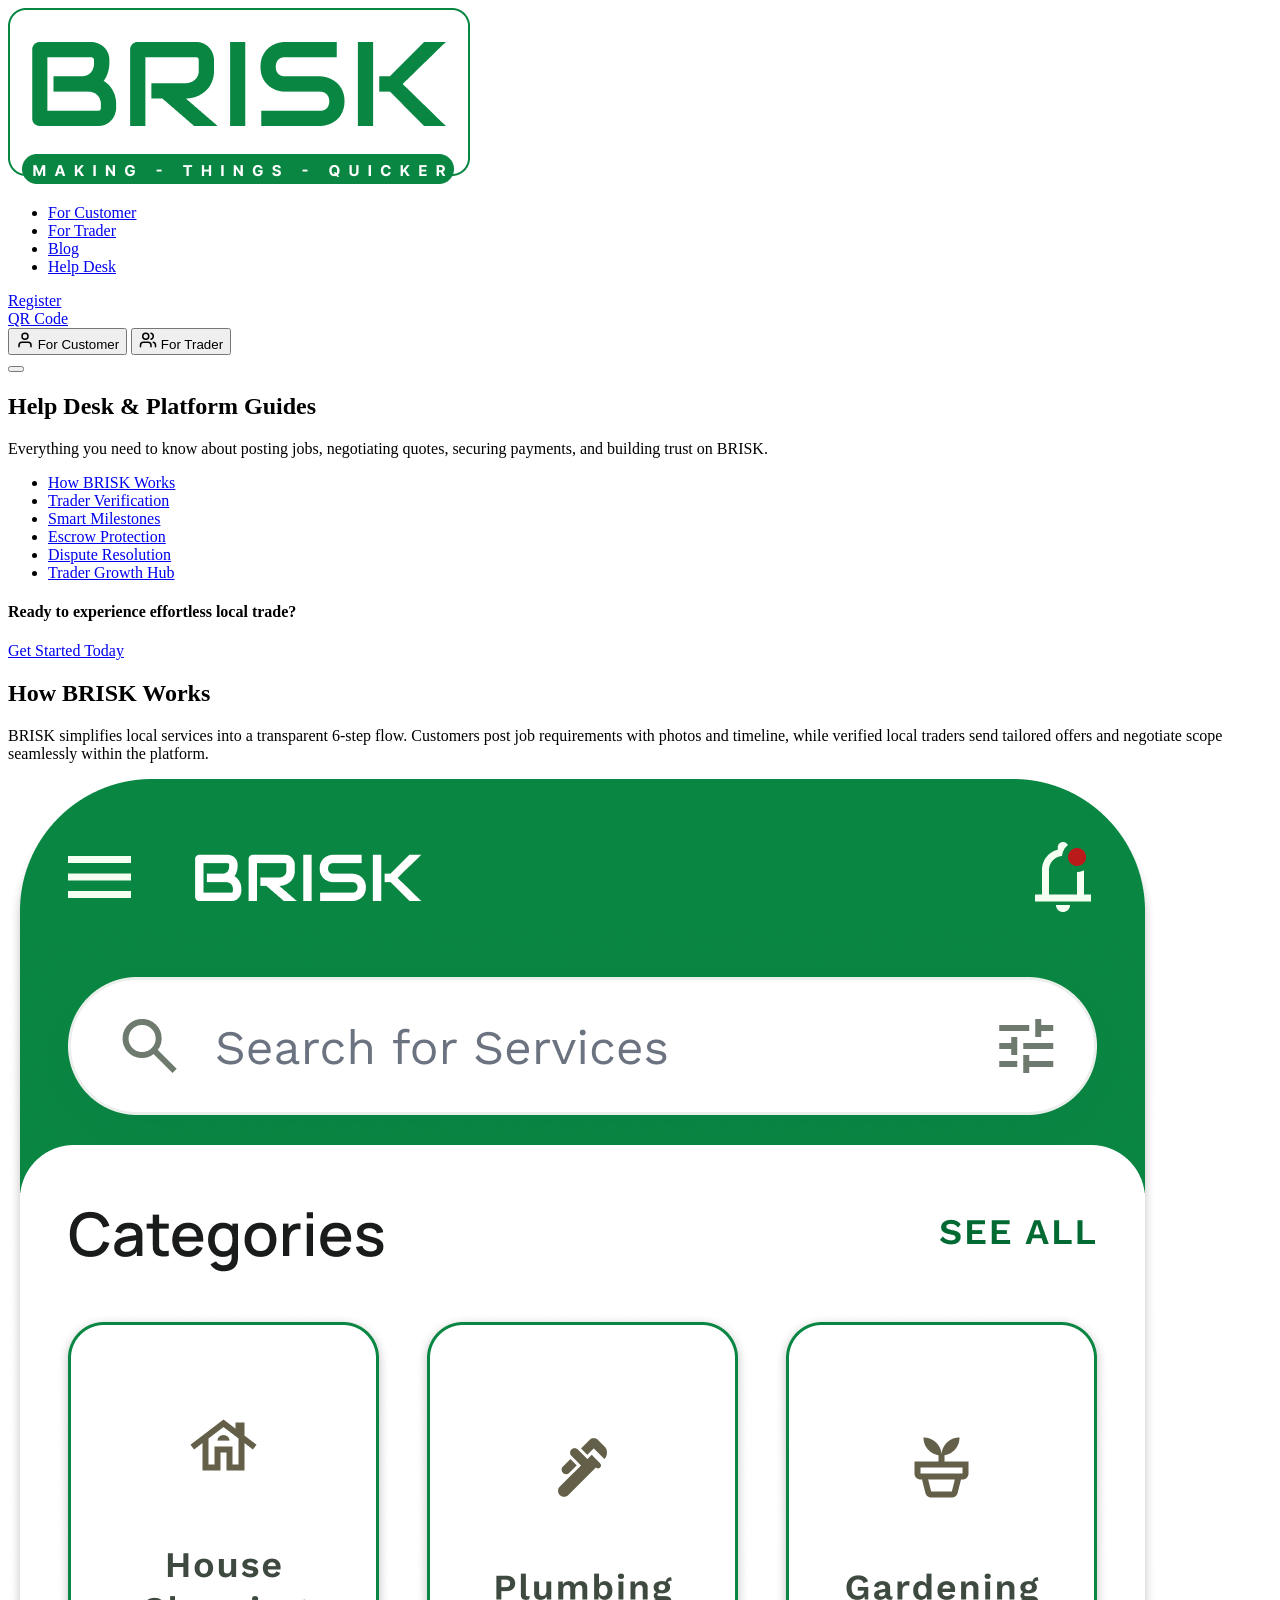
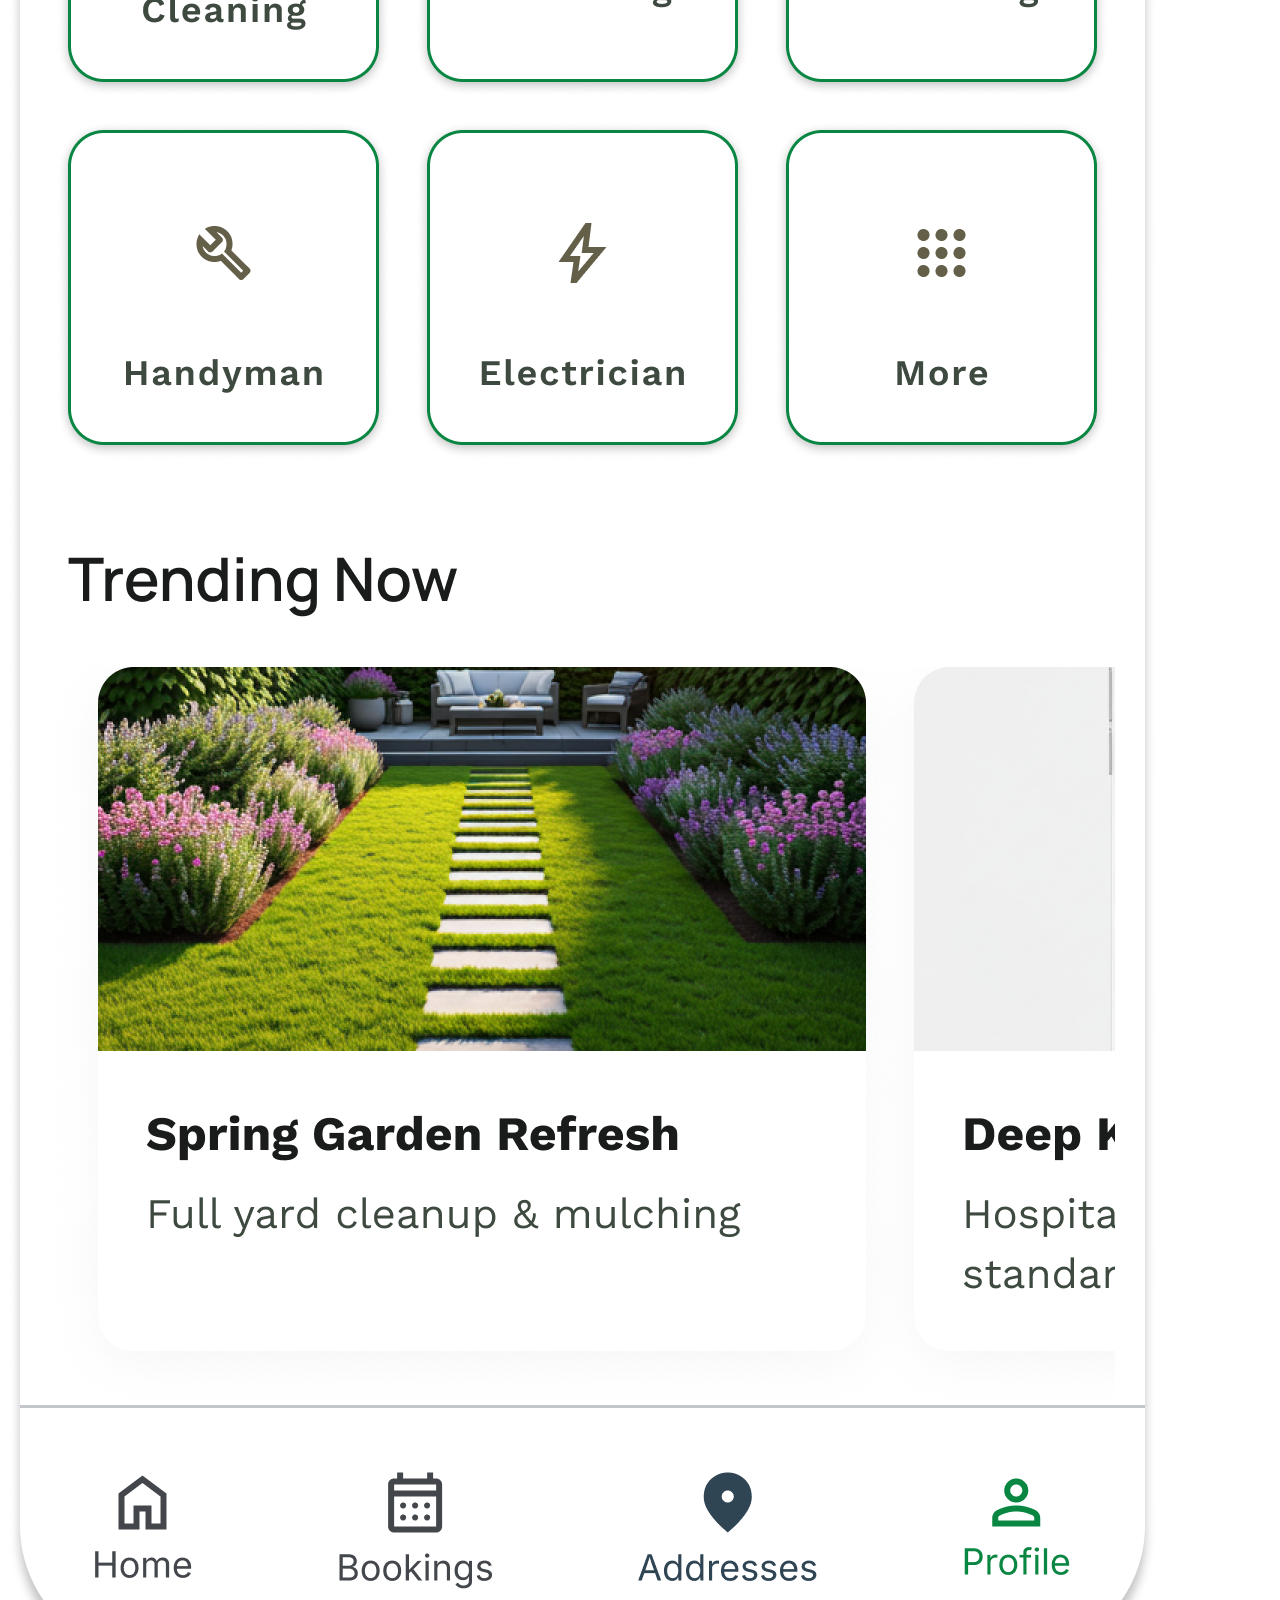
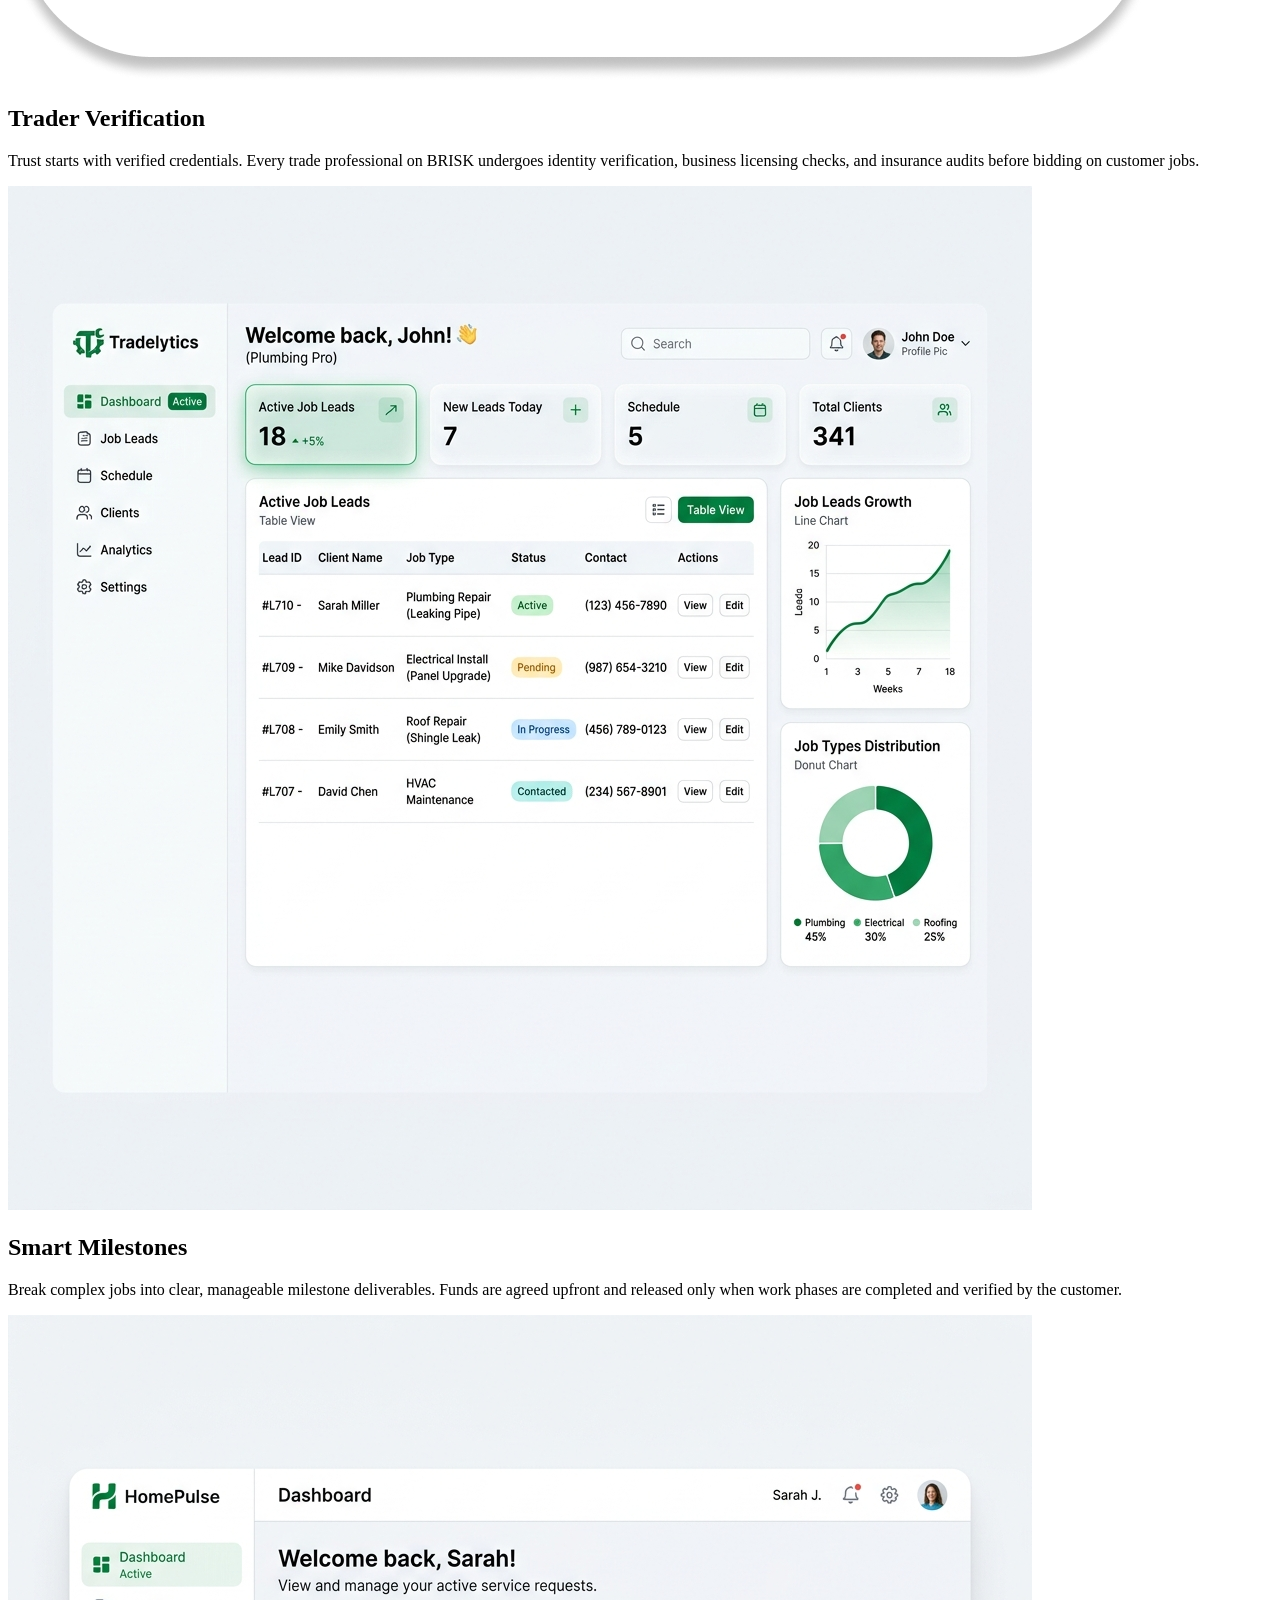
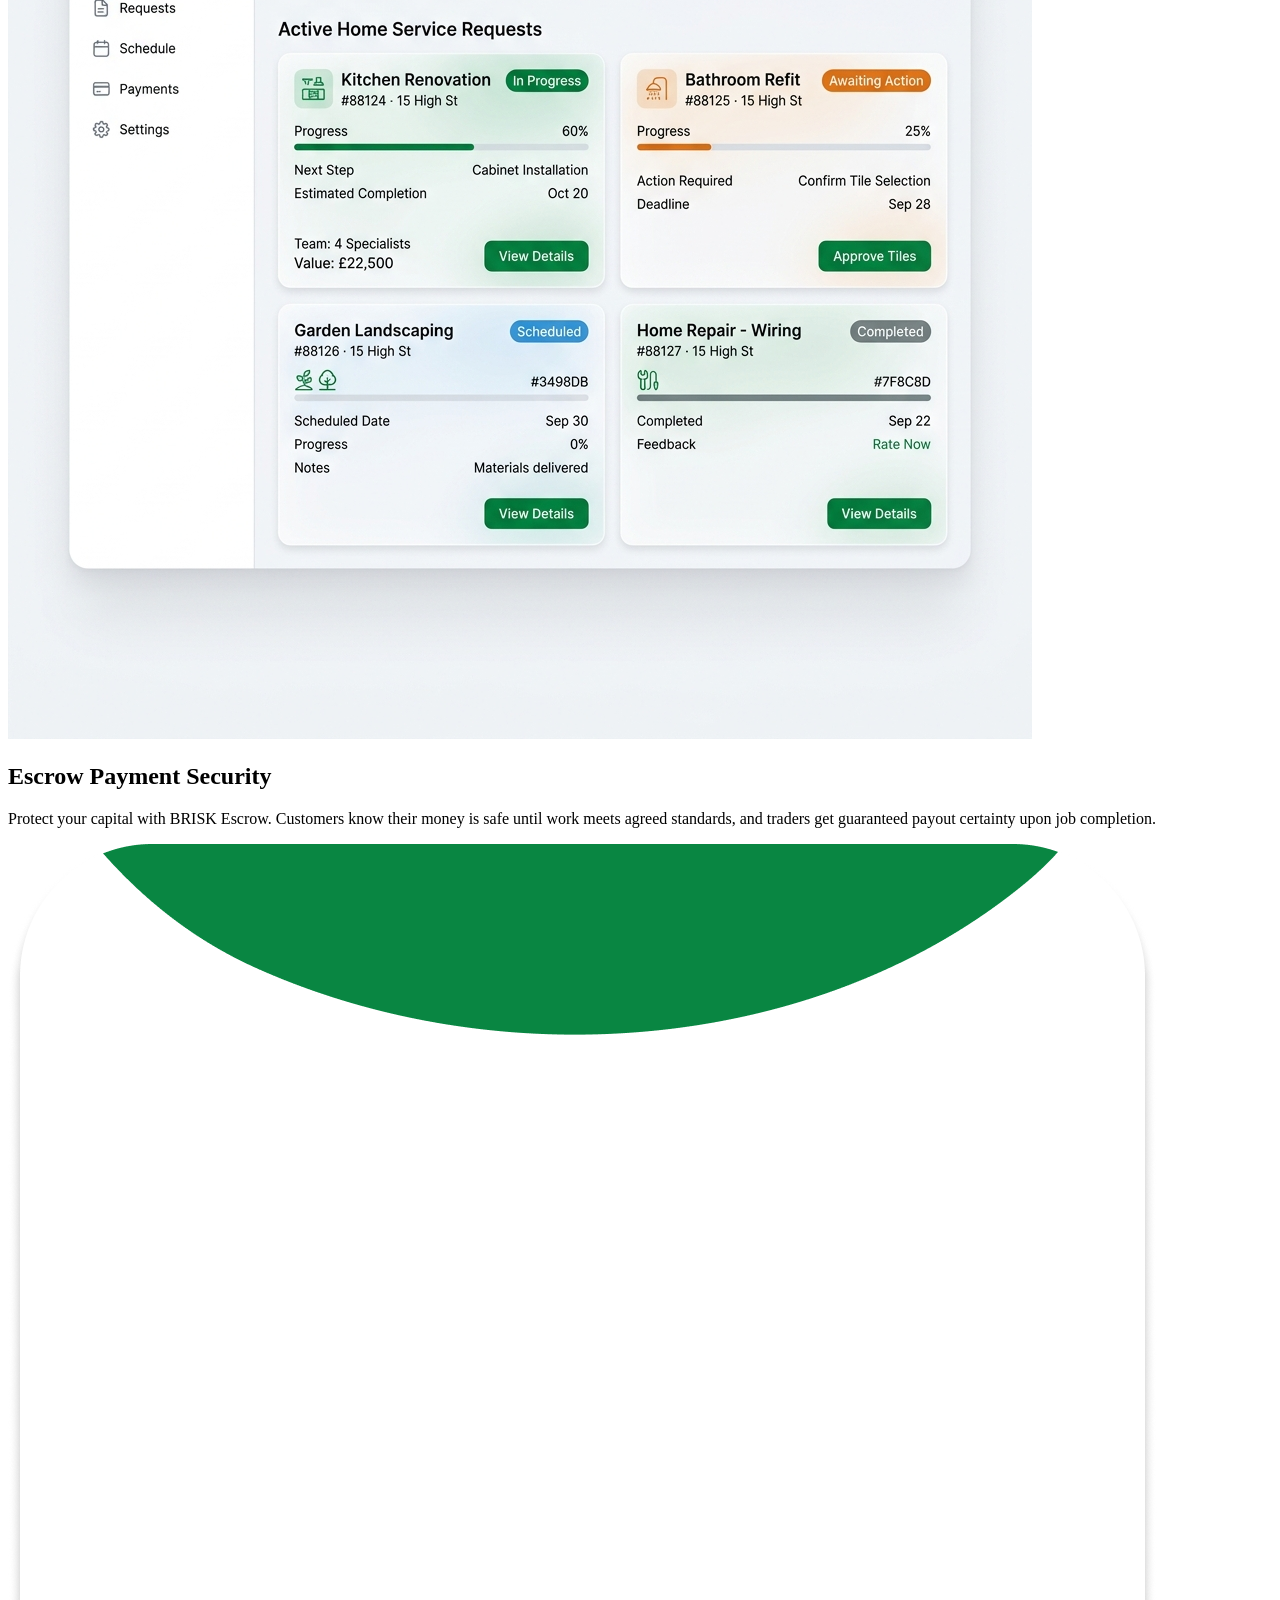
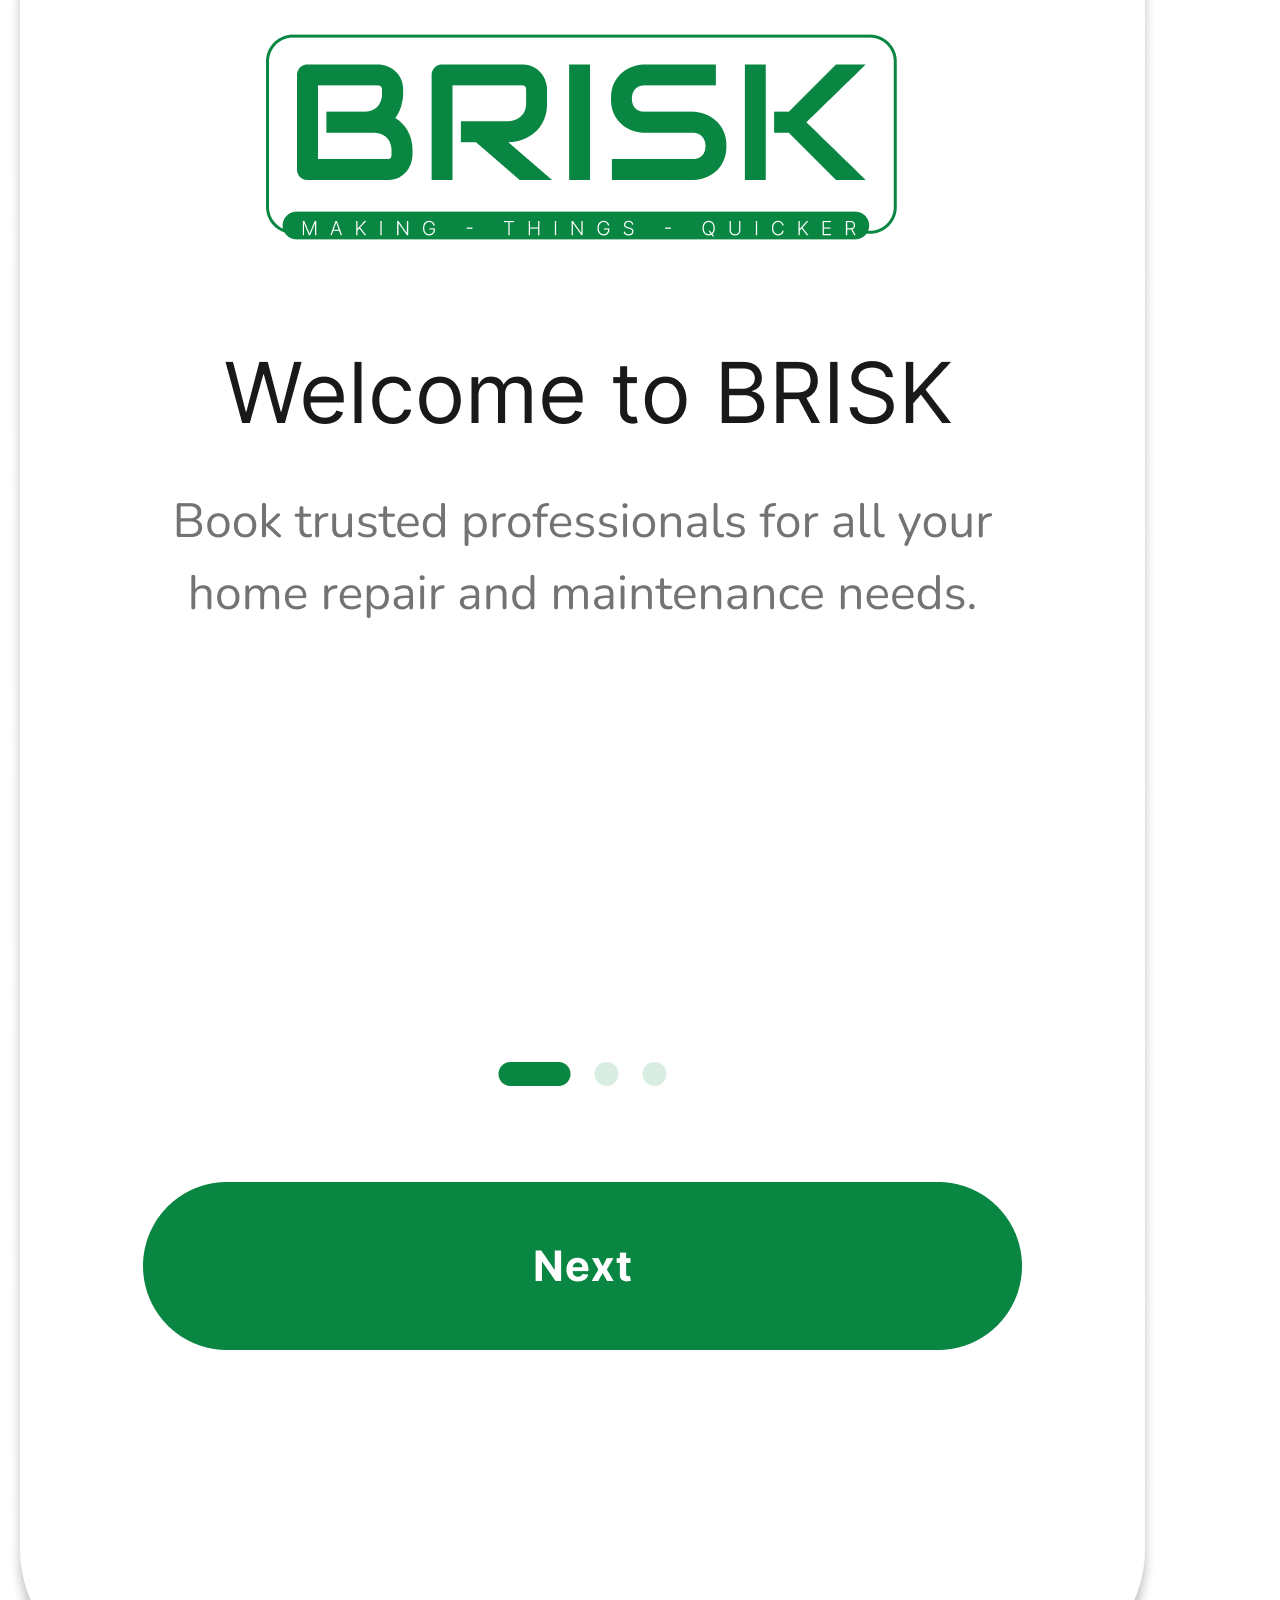
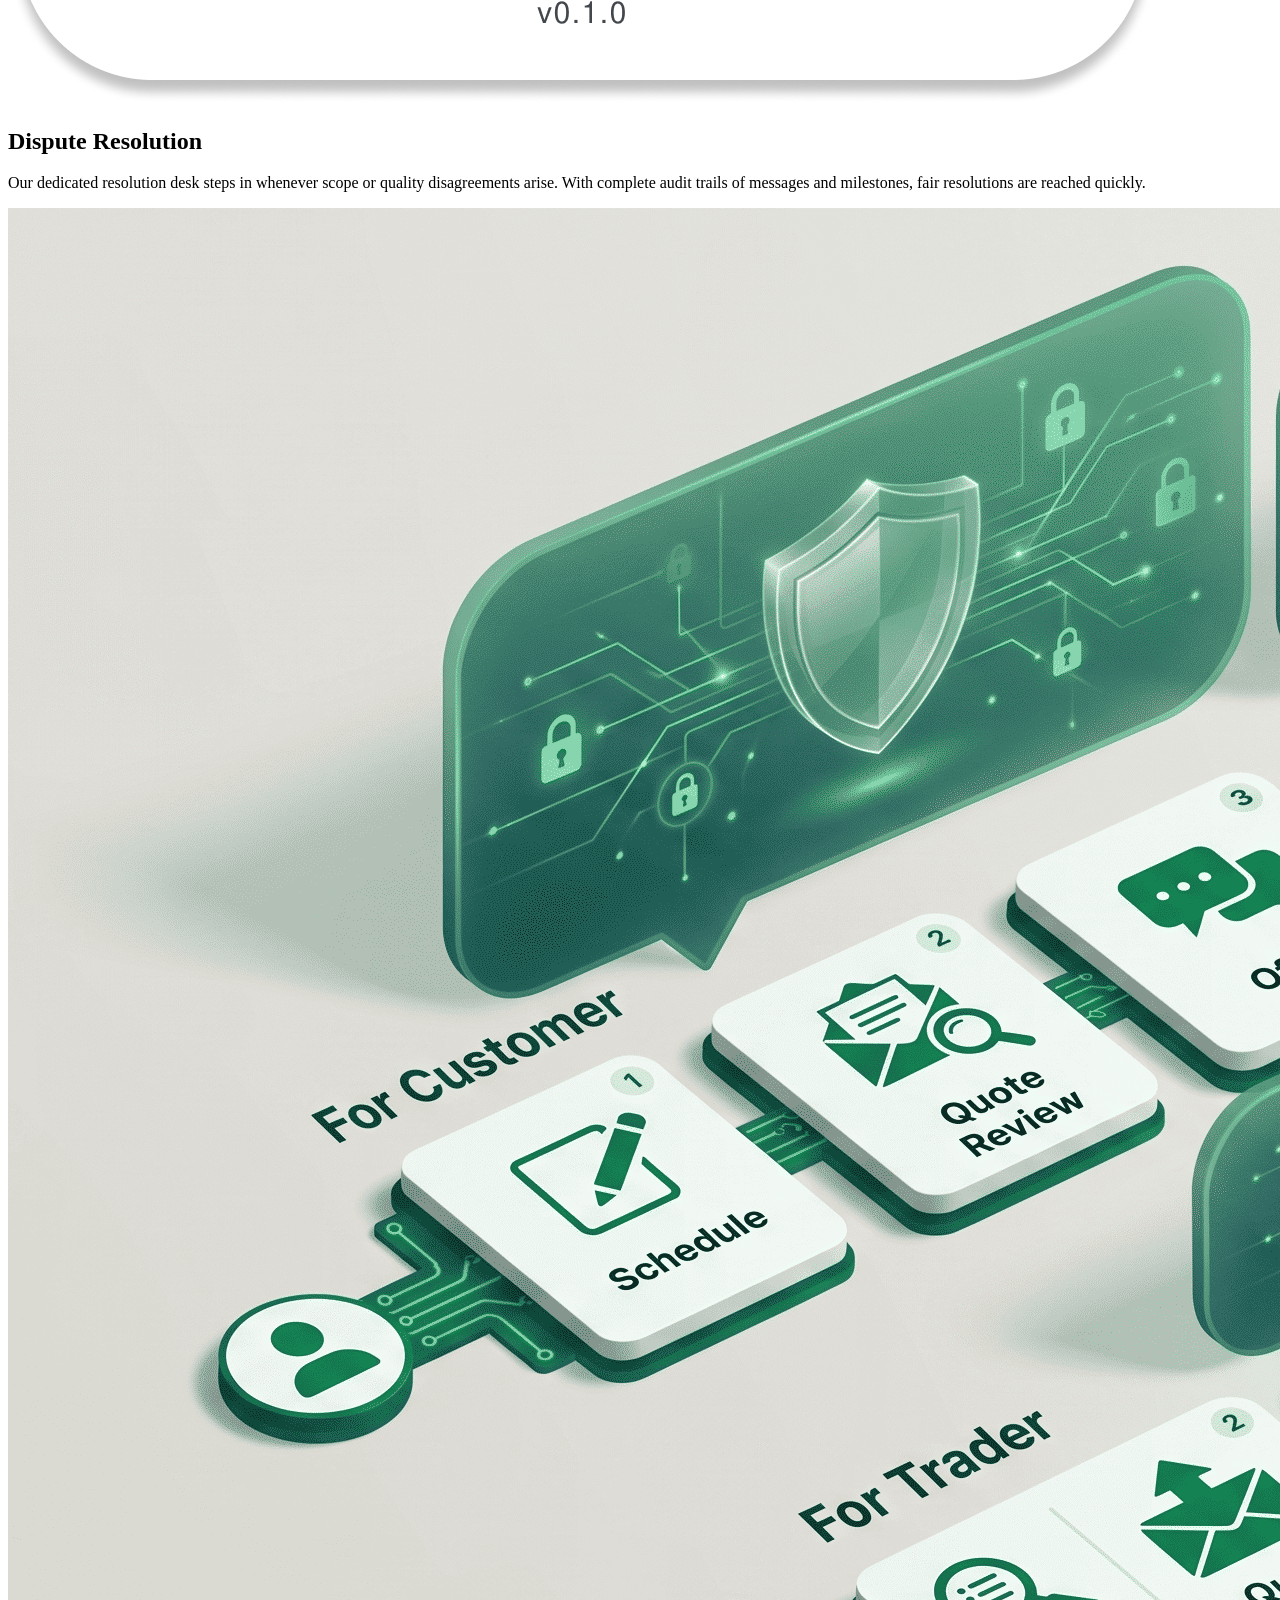
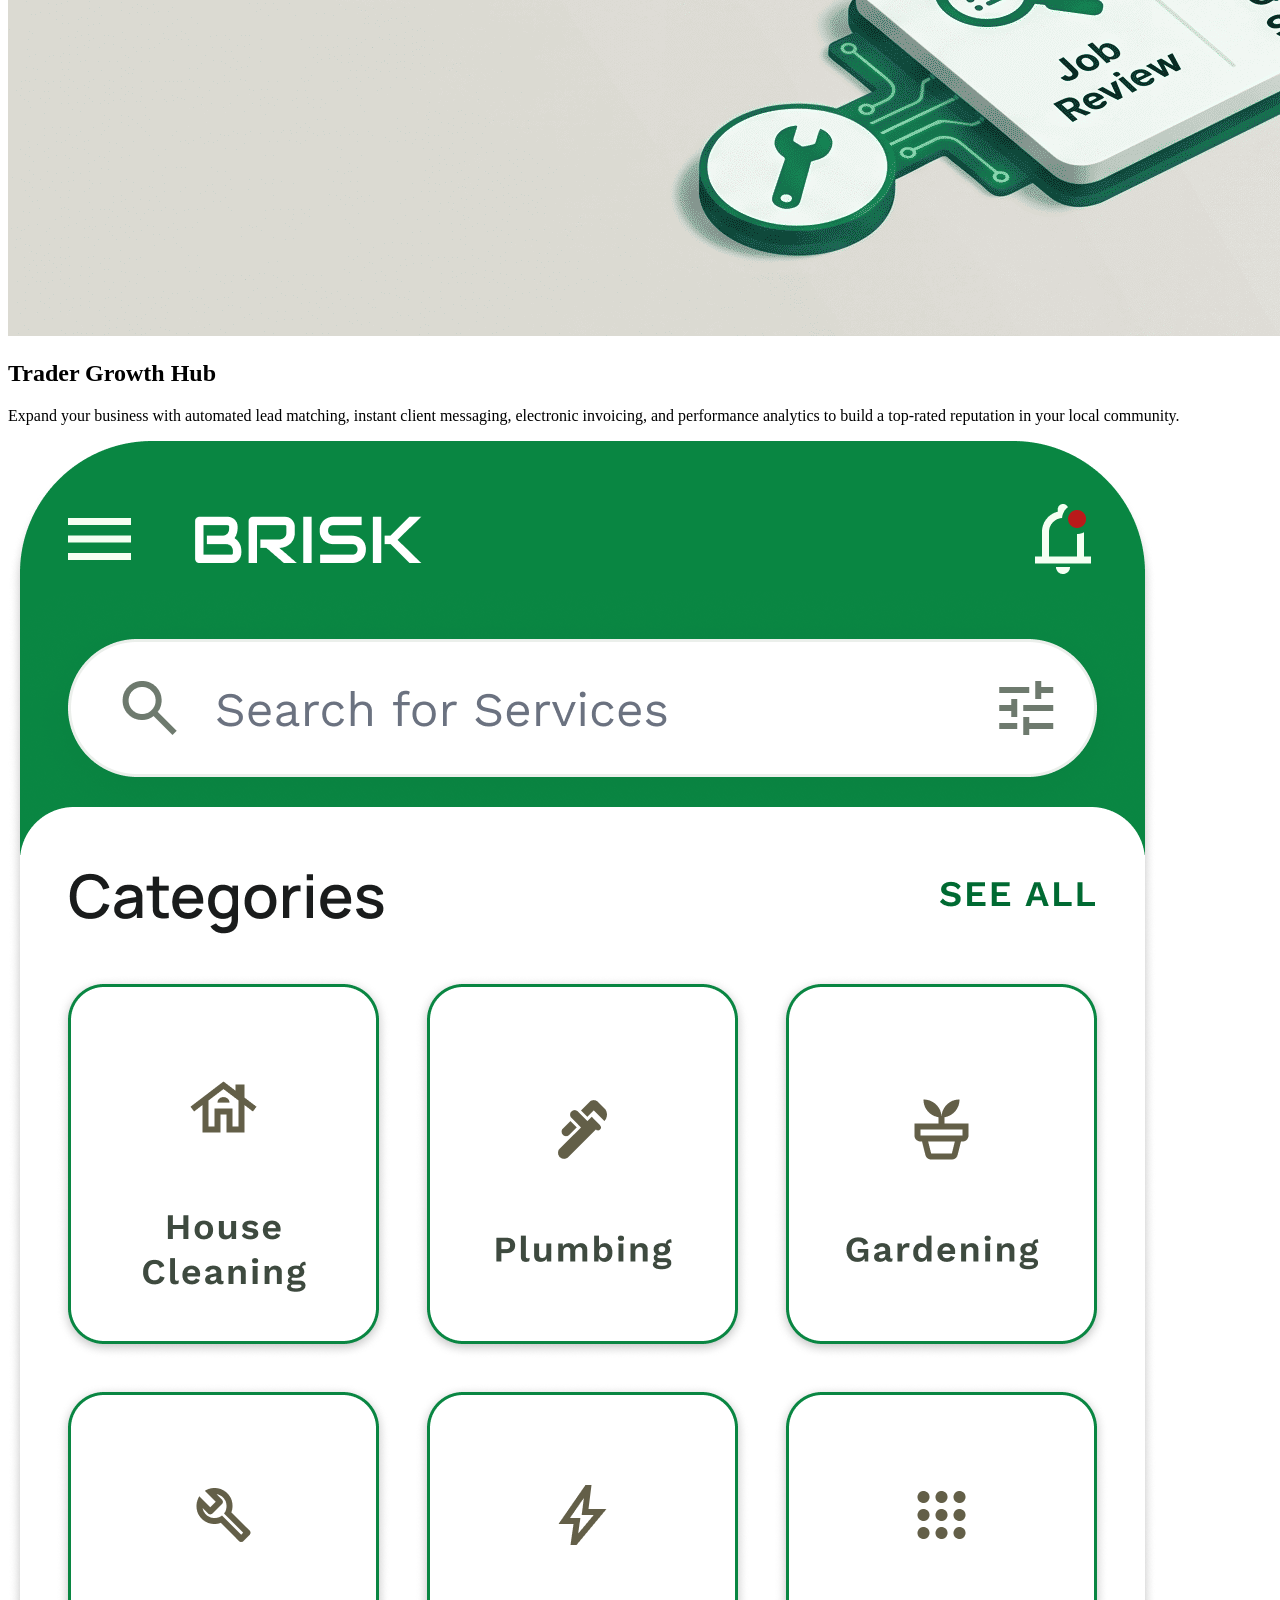
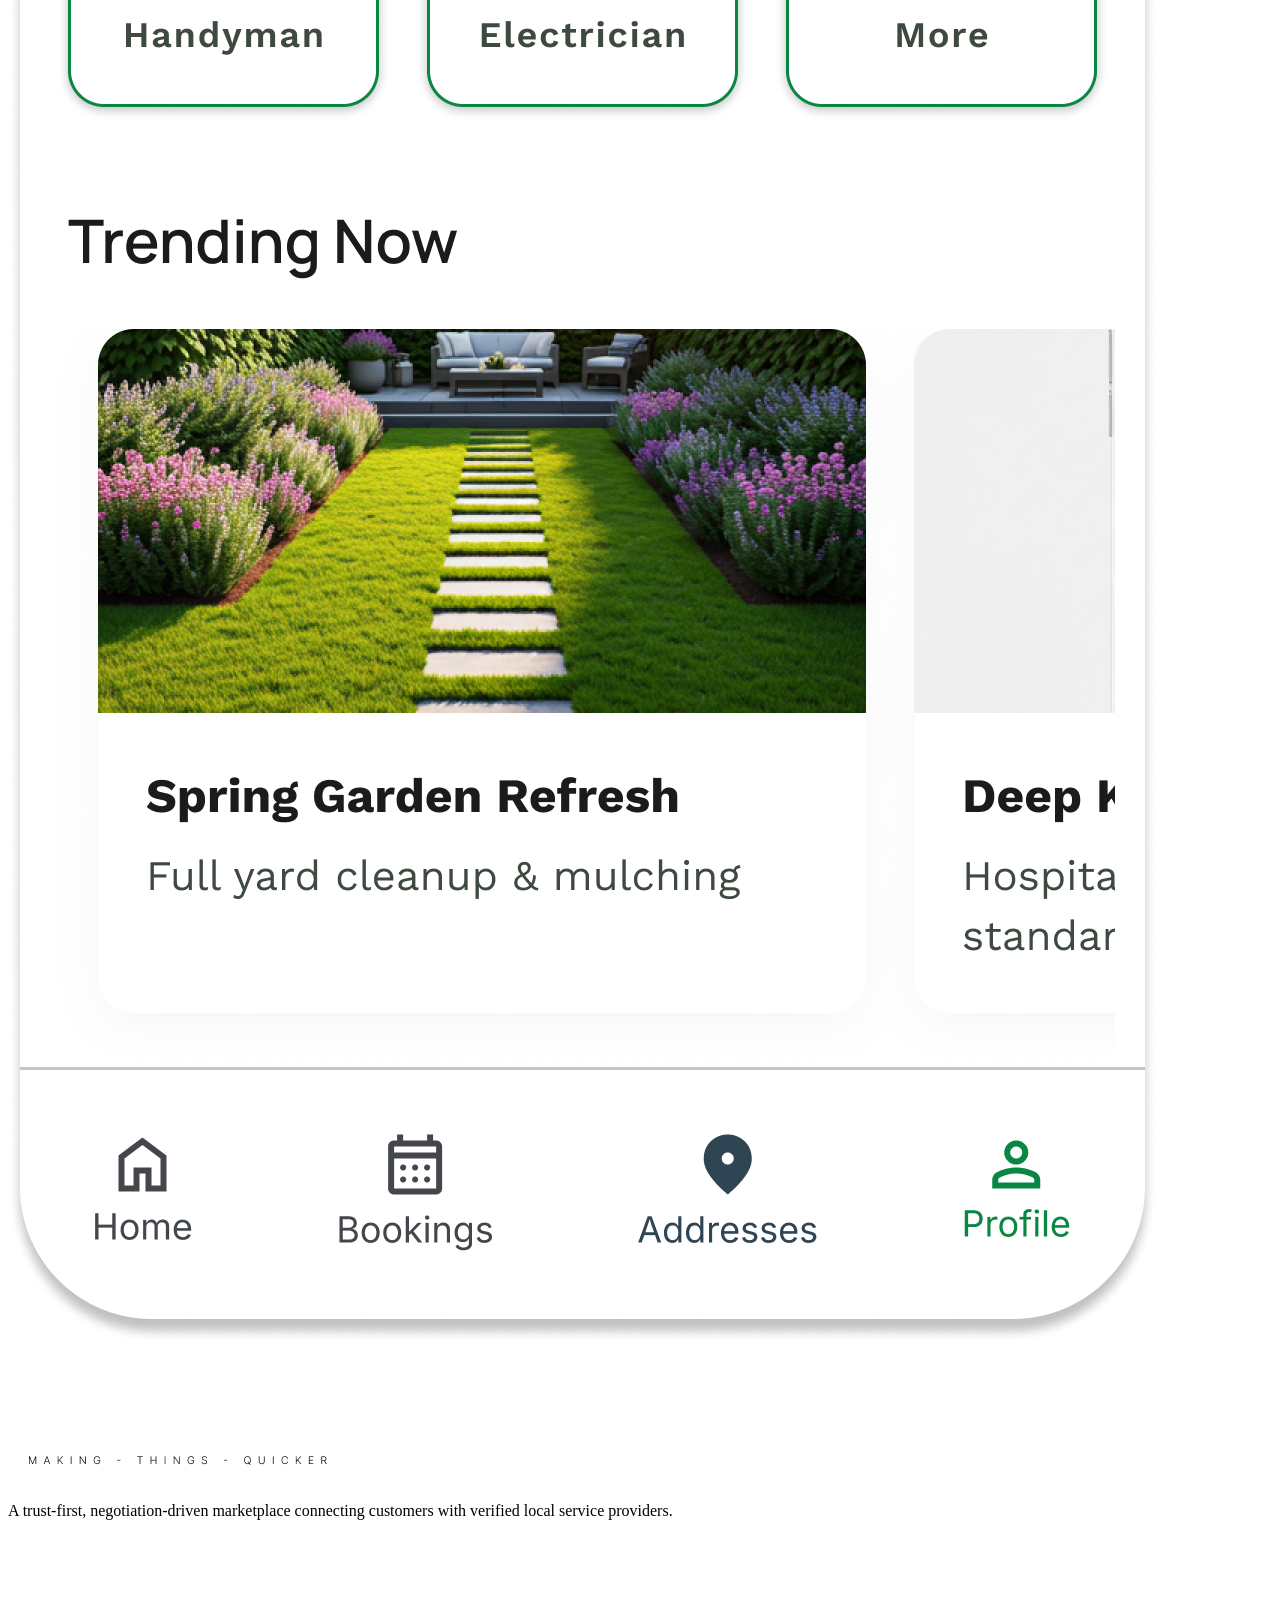
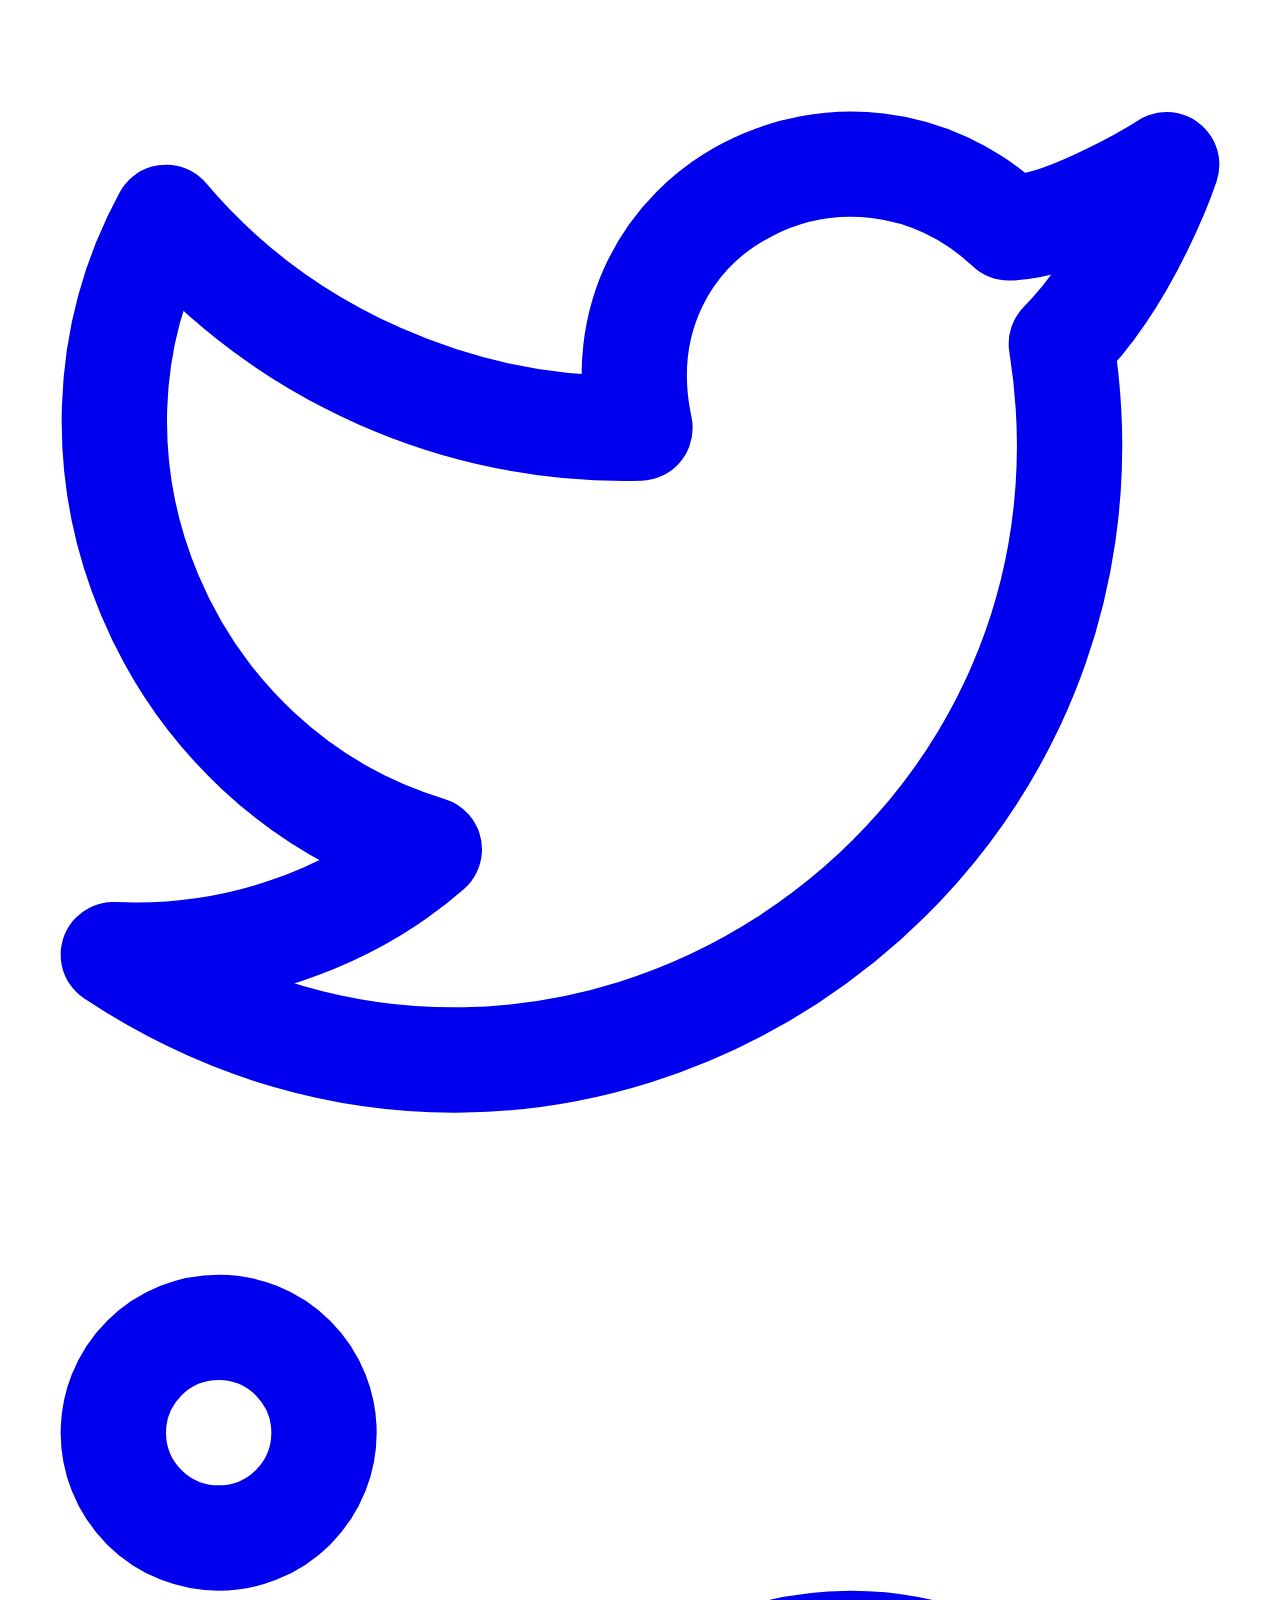
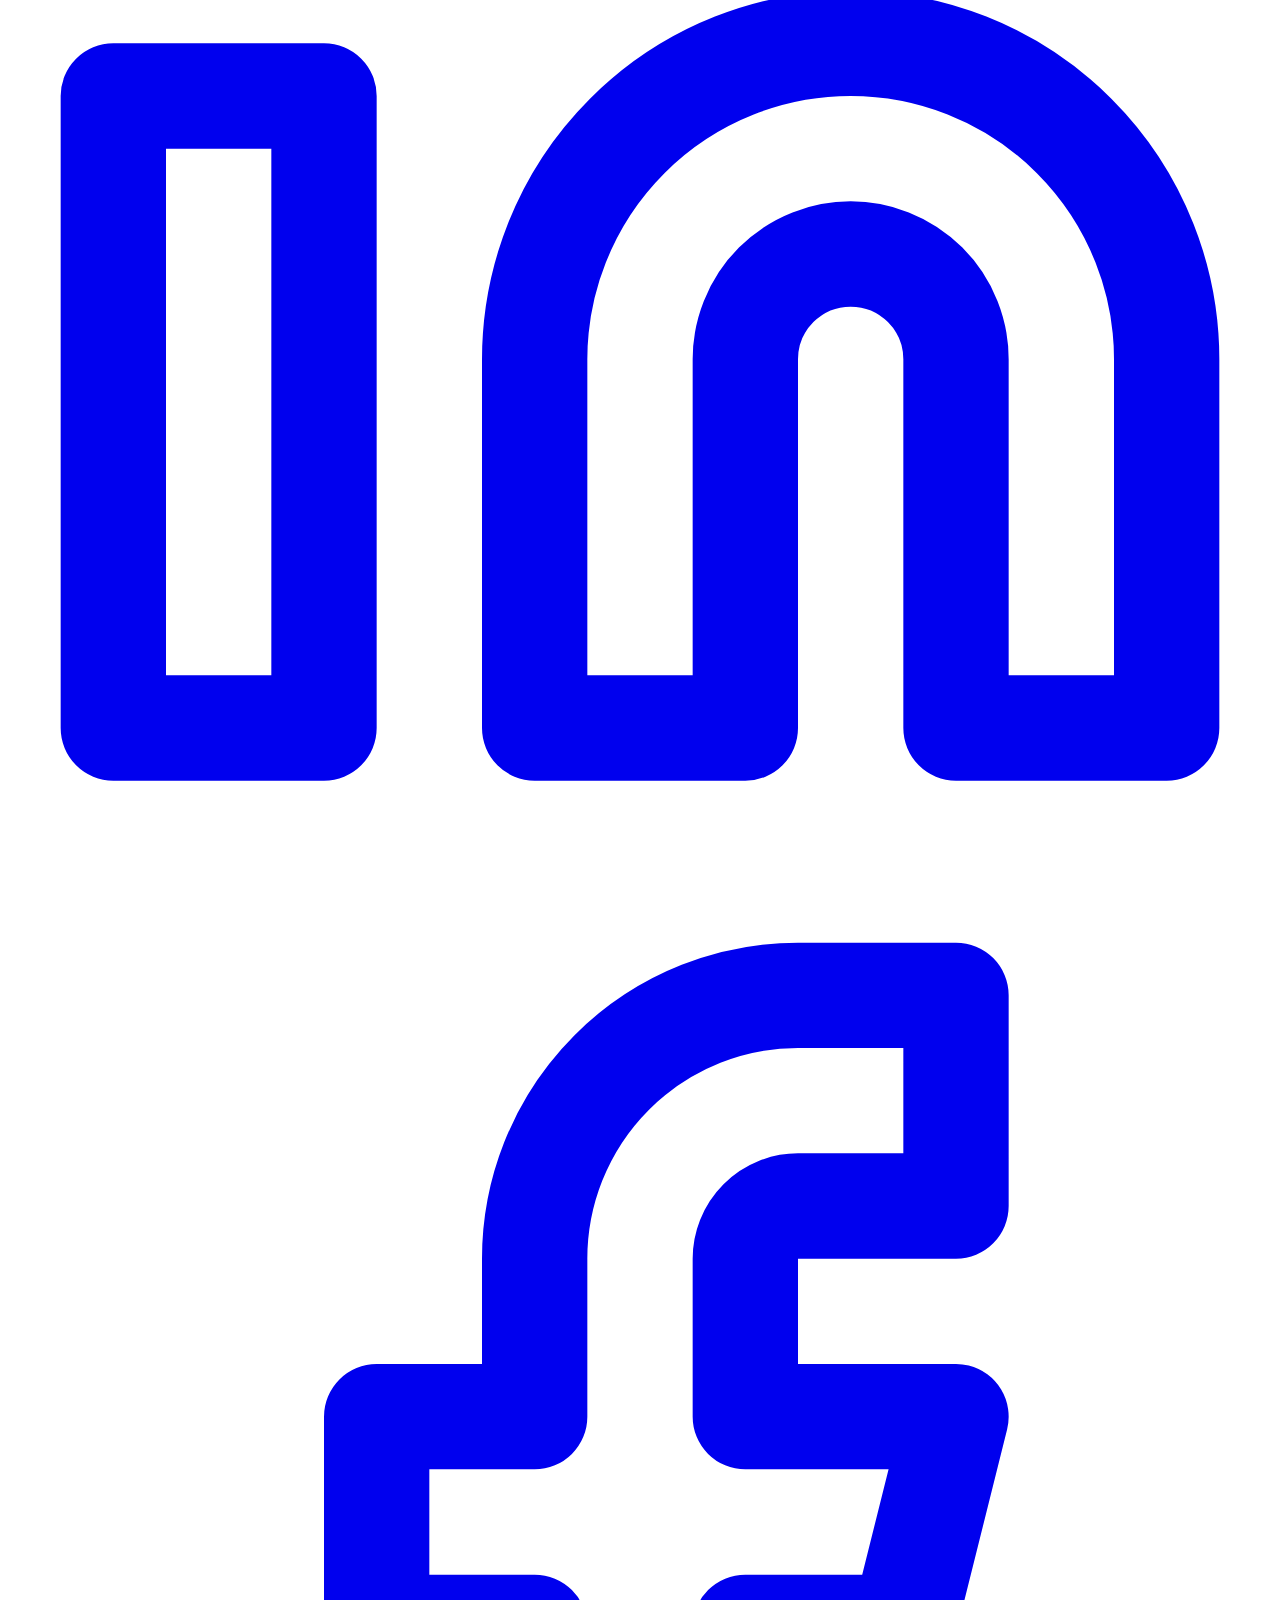
==== commit 5da3b583: "add new pages" ====
--- a/help-desk.html
+++ b/help-desk.html
@@ -1,332 +1,6 @@
 <!DOCTYPE html>
 <html lang="en">
 
-<head>
-  <meta charset="UTF-8">
-  <meta name="viewport" content="width=device-width, initial-scale=1.0">
-  <title>Help Desk & Knowledge Base — BRISK</title>
-  <meta name="description"
-    content="Explore BRISK Help Desk & Knowledge Base to understand local trade dynamics, economy overview, industry insights, and support systems.">
-
-  <!-- Fonts & Stylesheets -->
-  <link rel="preconnect" href="https://fonts.googleapis.com">
-  <link rel="preconnect" href="https://fonts.gstatic.com" crossorigin>
-  <link href="https://fonts.googleapis.com/css2?family=Inter:wght@400;450;500;600;700;800&display=swap"
-    rel="stylesheet">
-  <link rel="stylesheet" href="index.css">
-
-  <style>
-    /* Help Desk Specific Sticky Scroll Section Styles */
-    .help-desk-hero {
-      padding: 120px 0 60px;
-      text-align: center;
-      position: relative;
-      overflow: hidden;
-      background: linear-gradient(180deg, #F4FAF6 0%, #FFFFFF 100%);
-    }
-
-    .help-desk-hero h1 {
-      font-size: 2.75rem;
-      font-weight: 800;
-      color: var(--dark, #0B192C);
-      margin-bottom: 16px;
-      letter-spacing: -0.02em;
-    }
-
-    .help-desk-hero p {
-      font-size: 1.125rem;
-      color: var(--text-light, #64748B);
-      max-width: 640px;
-      margin: 0 auto 32px;
-    }
-
-    /* Sticky Scroll Container */
-    .sticky-scroll-section {
-      padding: 60px 0 100px;
-      position: relative;
-    }
-
-    .sticky-layout {
-      display: flex;
-      gap: 48px;
-      align-items: flex-start;
-      position: relative;
-    }
-
-    /* Left Navigation Sidebar (30%) */
-    .sticky-sidebar {
-      flex: 0 0 30%;
-      width: 30%;
-      position: sticky;
-      top: 100px;
-      /* Sticky offset accounting for fixed header */
-      z-index: 10;
-      transition: top 0.3s ease;
-    }
-
-    .sticky-menu-card {
-      background: #FFFFFF;
-      border-radius: 16px;
-      padding: 20px;
-      box-shadow: 0 10px 30px rgba(0, 0, 0, 0.05), 0 1px 3px rgba(0, 0, 0, 0.03);
-      border: 1px solid var(--border-light, #E2E8F0);
-    }
-
-    .sticky-menu {
-      list-style: none;
-      padding: 0;
-      margin: 0;
-      display: flex;
-      flex-direction: column;
-      gap: 6px;
-    }
-
-    .sticky-menu-link {
-      display: block;
-      padding: 14px 20px;
-      border-radius: 10px;
-      font-size: 0.95rem;
-      font-weight: 600;
-      color: var(--dark, #1E293B);
-      text-decoration: none;
-      transition: all 0.25s cubic-bezier(0.4, 0, 0.2, 1);
-      cursor: pointer;
-    }
-
-    .sticky-menu-link:hover {
-      background: var(--primary-bg, #E8F5E9);
-      color: var(--primary, #098642);
-      transform: translateX(4px);
-    }
-
-    .sticky-menu-link.active {
-      background: var(--primary, #098642);
-      color: #FFFFFF !important;
-      box-shadow: 0 4px 14px rgba(9, 134, 66, 0.3);
-      transform: translateX(0);
-    }
-
-    /* Promotional CTA Card under Left Menu */
-    .promo-card {
-      margin-top: 24px;
-      background: linear-gradient(135deg, #F4FAF6 0%, #E8F5E9 100%);
-      border: 1px solid var(--primary-border, #C8E6C9);
-      border-radius: 16px;
-      padding: 24px 20px;
-      text-align: center;
-    }
-
-    .promo-card h4 {
-      font-size: 1rem;
-      font-weight: 700;
-      color: #0B192C;
-      margin-bottom: 16px;
-      line-height: 1.4;
-    }
-
-    .promo-card .btn-promo {
-      display: inline-block;
-      width: 100%;
-      padding: 12px 20px;
-      background: var(--primary, #098642);
-      color: #FFFFFF;
-      font-weight: 600;
-      font-size: 0.9rem;
-      border-radius: 8px;
-      text-decoration: none;
-      transition: background 0.2s ease, transform 0.2s ease;
-      border: none;
-    }
-
-    .promo-card .btn-promo:hover {
-      background: var(--primary-dark, #076a34);
-      transform: translateY(-2px);
-    }
-
-    /* Right Content Wrapper (70%) */
-    .sticky-content {
-      flex: 0 0 70%;
-      width: 70%;
-      display: flex;
-      flex-direction: column;
-      gap: 90px;
-      /* Spacing between 80-100px */
-    }
-
-    /* Content Section Item */
-    .content-section {
-      display: grid;
-      grid-template-columns: 1fr 1fr;
-      gap: 36px;
-      align-items: center;
-      scroll-margin-top: 110px;
-      /* Offset for smooth scroll */
-      opacity: 0;
-      transform: translateY(30px);
-      transition: opacity 0.5s ease-out, transform 0.5s ease-out;
-    }
-
-    /* First section is visible immediately on page load */
-    .content-section:first-of-type,
-    .content-section.in-view {
-      opacity: 1;
-      transform: translateY(0);
-    }
-
-    .section-text-col {
-      display: flex;
-      flex-direction: column;
-      justify-content: center;
-    }
-
-    .content-section h2 {
-      font-size: 2.125rem;
-      font-weight: 800;
-      color: var(--dark, #0B192C);
-      margin-bottom: 18px;
-      line-height: 1.25;
-      letter-spacing: -0.01em;
-    }
-
-    .content-section p {
-      font-size: 1.05rem;
-      line-height: 1.75;
-      color: var(--text-light, #475569);
-      margin: 0;
-    }
-
-    .section-image-col {
-      position: relative;
-    }
-
-    .section-image-card {
-      background: #F8FAFC;
-      border-radius: 24px;
-      padding: 16px;
-      border: 1px solid var(--border-light, #E2E8F0);
-      box-shadow: 0 12px 32px rgba(0, 0, 0, 0.04);
-      overflow: hidden;
-      display: flex;
-      align-items: center;
-      justify-content: center;
-    }
-
-    .section-image-card img {
-      width: 100%;
-      height: 320px;
-      object-fit: cover;
-      border-radius: 16px;
-      transition: transform 0.6s cubic-bezier(0.25, 1, 0.5, 1);
-    }
-
-    .content-section.in-view .section-image-card img {
-      transform: scale(1.03);
-    }
-
-    /* Tablet & Responsive Media Queries */
-    @media (max-width: 991px) {
-      .sticky-layout {
-        flex-direction: column;
-        gap: 40px;
-      }
-
-      .sticky-sidebar {
-        flex: 0 0 100%;
-        width: 100%;
-        position: sticky;
-        top: 70px;
-        z-index: 100;
-      }
-
-      .sticky-menu-card {
-        padding: 12px;
-        border-radius: 12px;
-      }
-
-      /* Horizontal Scrollable Tabs on Mobile/Tablet */
-      .sticky-menu {
-        flex-direction: row;
-        overflow-x: auto;
-        white-space: nowrap;
-        padding-bottom: 4px;
-        -webkit-overflow-scrolling: touch;
-        scrollbar-width: none;
-        /* Firefox */
-      }
-
-      .sticky-menu::-webkit-scrollbar {
-        display: none;
-        /* Chrome/Safari */
-      }
-
-      .sticky-menu-link {
-        padding: 10px 16px;
-        font-size: 0.875rem;
-      }
-
-      .sticky-menu-link:hover {
-        transform: none;
-      }
-
-      .promo-card {
-        display: none;
-        /* Hide promo card on tablet/mobile left nav to preserve space */
-      }
-
-      .sticky-content {
-        flex: 0 0 100%;
-        width: 100%;
-        gap: 60px;
-      }
-
-      .content-section {
-        grid-template-columns: 1fr;
-        gap: 24px;
-      }
-
-      .section-image-card img {
-        height: 260px;
-      }
-    }
-
-    @media (max-width: 576px) {
-      .help-desk-hero {
-        padding: 90px 0 40px;
-      }
-
-      .help-desk-hero h1 {
-        font-size: 1.85rem;
-      }
-
-      .help-desk-hero p {
-        font-size: 0.95rem;
-        margin-bottom: 20px;
-      }
-
-      .sticky-scroll-section {
-        padding: 30px 0 60px;
-      }
-
-      .content-section h2 {
-        font-size: 1.5rem;
-      }
-
-      .content-section p {
-        font-size: 0.95rem;
-      }
-
-      .section-image-card {
-        padding: 10px;
-        border-radius: 16px;
-      }
-
-      .section-image-card img {
-        height: 200px;
-        border-radius: 12px;
-      }
-    }
-  </style>
-</head>
 
 <body>
 
@@ -376,163 +50,170 @@
     </div>
   </header>
 
-  <!-- ===== HELP DESK HERO ===== -->
-  <section class="help-desk-hero">
-    <div class="glow-bg glow-bg-primary hero-glow-1"></div>
-    <div class="container">
-      <h1>Help Desk & <span class="gradient-text">Platform Guides</span></h1>
-      <p>Everything you need to know about posting jobs, negotiating quotes, securing payments, and building trust on
-        BRISK.</p>
-    </div>
-  </section>
-
-  <!-- ===== STICKY SCROLL SECTION ===== -->
-  <section class="sticky-scroll-section">
-    <div class="container">
-      <div class="sticky-layout">
-
-        <!-- Left Navigation (30%) -->
-        <aside class="sticky-sidebar" aria-label="Help Desk Navigation">
-          <div class="sticky-menu-card">
-            <ul class="sticky-menu" id="stickyNav" role="tablist">
-              <li>
-                <a href="#how-brisk-works" class="sticky-menu-link active" data-target="how-brisk-works"
-                  aria-current="true" role="tab">
-                  How BRISK Works
-                </a>
-              </li>
-              <li>
-                <a href="#trader-verification" class="sticky-menu-link" data-target="trader-verification"
-                  aria-current="false" role="tab">
-                  Trader Verification
-                </a>
-              </li>
-              <li>
-                <a href="#smart-milestones" class="sticky-menu-link" data-target="smart-milestones" aria-current="false"
-                  role="tab">
-                  Smart Milestones
-                </a>
-              </li>
-              <li>
-                <a href="#escrow-protection" class="sticky-menu-link" data-target="escrow-protection"
-                  aria-current="false" role="tab">
-                  Escrow Protection
-                </a>
-              </li>
-              <li>
-                <a href="#dispute-resolution" class="sticky-menu-link" data-target="dispute-resolution"
-                  aria-current="false" role="tab">
-                  Dispute Resolution
-                </a>
-              </li>
-              <li>
-                <a href="#trader-growth-hub" class="sticky-menu-link" data-target="trader-growth-hub"
-                  aria-current="false" role="tab">
-                  Trader Growth Hub
-                </a>
-              </li>
-            </ul>
-          </div>
-
-          <!-- Promo Card -->
-          <div class="promo-card">
-            <h4>Ready to experience effortless local trade?</h4>
-            <a href="contact.html" class="btn-promo">Get Started Today</a>
-          </div>
-        </aside>
-
-        <!-- Right Content Area (70%) -->
-        <main class="sticky-content">
-
-          <!-- 1. How BRISK Works -->
-          <section id="how-brisk-works" class="content-section" aria-labelledby="heading-how-brisk-works">
-            <div class="section-text-col">
-              <h2 id="heading-how-brisk-works">How BRISK Works</h2>
-              <p>BRISK simplifies local services into a transparent 6-step flow. Customers post job requirements with
-                photos and timeline, while verified local traders send tailored offers and negotiate scope seamlessly
-                within the platform.</p>
+  <!-- ===== HELP DESK PAGE WRAPPER ===== -->
+  <div class="help-desk-page">
+
+    <!-- ===== HELP DESK HERO ===== -->
+    <section class="help-desk-hero">
+      <div class="glow-bg glow-bg-primary hero-glow-1"></div>
+      <div class="container">
+        <h1>Help Desk & <span class="gradient-text">Platform Guides</span></h1>
+        <p>Everything you need to know about posting jobs, negotiating quotes, securing payments, and building trust on
+          BRISK.</p>
+      </div>
+    </section>
+
+    <!-- ===== STICKY SCROLL SECTION ===== -->
+    <section class="sticky-scroll-section">
+      <div class="container">
+        <div class="sticky-layout">
+
+          <!-- Left Navigation (30%) -->
+          <aside class="sticky-sidebar" aria-label="Help Desk Navigation">
+            <div class="sticky-menu-card">
+              <ul class="sticky-menu" id="stickyNav" role="tablist">
+                <li>
+                  <a href="#how-brisk-works" class="sticky-menu-link active" data-target="how-brisk-works"
+                    aria-current="true" role="tab">
+                    How BRISK Works
+                  </a>
+                </li>
+                <li>
+                  <a href="#trader-verification" class="sticky-menu-link" data-target="trader-verification"
+                    aria-current="false" role="tab">
+                    Trader Verification
+                  </a>
+                </li>
+                <li>
+                  <a href="#smart-milestones" class="sticky-menu-link" data-target="smart-milestones"
+                    aria-current="false" role="tab">
+                    Smart Milestones
+                  </a>
+                </li>
+                <li>
+                  <a href="#escrow-protection" class="sticky-menu-link" data-target="escrow-protection"
+                    aria-current="false" role="tab">
+                    Escrow Protection
+                  </a>
+                </li>
+                <li>
+                  <a href="#dispute-resolution" class="sticky-menu-link" data-target="dispute-resolution"
+                    aria-current="false" role="tab">
+                    Dispute Resolution
+                  </a>
+                </li>
+                <li>
+                  <a href="#trader-growth-hub" class="sticky-menu-link" data-target="trader-growth-hub"
+                    aria-current="false" role="tab">
+                    Trader Growth Hub
+                  </a>
+                </li>
+              </ul>
             </div>
-            <div class="section-image-col">
-              <div class="section-image-card">
-                <img src="image/Home.png" alt="BRISK Marketplace Flow Overview">
-              </div>
+
+            <!-- Promo Card -->
+            <div class="promo-card">
+              <h4>Ready to experience effortless local trade?</h4>
+              <a href="contact.html" class="btn-promo">Get Started Today</a>
             </div>
-          </section>
-
-          <!-- 2. Trader Verification -->
-          <section id="trader-verification" class="content-section" aria-labelledby="heading-trader-verification">
-            <div class="section-text-col">
-              <h2 id="heading-trader-verification">Trader Verification</h2>
-              <p>Trust starts with verified credentials. Every trade professional on BRISK undergoes identity
-                verification, business licensing checks, and insurance audits before bidding on customer jobs.</p>
-            </div>
-            <div class="section-image-col">
-              <div class="section-image-card">
-                <img src="image/trader_dashboard.png" alt="BRISK Trader Dashboard & Badges">
-              </div>
-            </div>
-          </section>
-
-          <!-- 3. Smart Milestones -->
-          <section id="smart-milestones" class="content-section" aria-labelledby="heading-smart-milestones">
-            <div class="section-text-col">
-              <h2 id="heading-smart-milestones">Smart Milestones</h2>
-              <p>Break complex jobs into clear, manageable milestone deliverables. Funds are agreed upfront and released
-                only when work phases are completed and verified by the customer.</p>
-            </div>
-            <div class="section-image-col">
-              <div class="section-image-card">
-                <img src="image/customer_dashboard.png" alt="BRISK Customer Dashboard & Milestones">
-              </div>
-            </div>
-          </section>
-
-          <!-- 4. Escrow Protection -->
-          <section id="escrow-protection" class="content-section" aria-labelledby="heading-escrow-protection">
-            <div class="section-text-col">
-              <h2 id="heading-escrow-protection">Escrow Payment Security</h2>
-              <p>Protect your capital with BRISK Escrow. Customers know their money is safe until work meets agreed
-                standards, and traders get guaranteed payout certainty upon job completion.</p>
-            </div>
-            <div class="section-image-col">
-              <div class="section-image-card">
-                <img src="image/Frame.png" alt="BRISK Secure Escrow System">
-              </div>
-            </div>
-          </section>
-
-          <!-- 5. Dispute Resolution -->
-          <section id="dispute-resolution" class="content-section" aria-labelledby="heading-dispute-resolution">
-            <div class="section-text-col">
-              <h2 id="heading-dispute-resolution">Dispute Resolution</h2>
-              <p>Our dedicated resolution desk steps in whenever scope or quality disagreements arise. With complete
-                audit trails of messages and milestones, fair resolutions are reached quickly.</p>
-            </div>
-            <div class="section-image-col">
-              <div class="section-image-card">
-                <img src="image/blog.png" alt="BRISK Support & Dispute Resolution">
-              </div>
-            </div>
-          </section>
-
-          <!-- 6. Trader Growth Hub -->
-          <section id="trader-growth-hub" class="content-section" aria-labelledby="heading-trader-growth-hub">
-            <div class="section-text-col">
-              <h2 id="heading-trader-growth-hub">Trader Growth Hub</h2>
-              <p>Expand your business with automated lead matching, instant client messaging, electronic invoicing, and
-                performance analytics to build a top-rated reputation in your local community.</p>
-            </div>
-            <div class="section-image-col">
-              <div class="section-image-card">
-                <img src="image/Home.png" alt="BRISK Trader Growth Tools">
-              </div>
-            </div>
-          </section>
-
-        </main>
+          </aside>
+
+          <!-- Right Content Area (70%) -->
+          <main class="sticky-content">
+
+            <!-- 1. How BRISK Works -->
+            <section id="how-brisk-works" class="content-section" aria-labelledby="heading-how-brisk-works">
+              <div class="section-text-col">
+                <h2 id="heading-how-brisk-works">How BRISK Works</h2>
+                <p>BRISK simplifies local services into a transparent 6-step flow. Customers post job requirements with
+                  photos and timeline, while verified local traders send tailored offers and negotiate scope seamlessly
+                  within the platform.</p>
+              </div>
+              <div class="section-image-col">
+                <div class="section-image-card">
+                  <img src="image/Home.png" alt="BRISK Marketplace Flow Overview">
+                </div>
+              </div>
+            </section>
+
+            <!-- 2. Trader Verification -->
+            <section id="trader-verification" class="content-section" aria-labelledby="heading-trader-verification">
+              <div class="section-text-col">
+                <h2 id="heading-trader-verification">Trader Verification</h2>
+                <p>Trust starts with verified credentials. Every trade professional on BRISK undergoes identity
+                  verification, business licensing checks, and insurance audits before bidding on customer jobs.</p>
+              </div>
+              <div class="section-image-col">
+                <div class="section-image-card">
+                  <img src="image/trader_dashboard.png" alt="BRISK Trader Dashboard & Badges">
+                </div>
+              </div>
+            </section>
+
+            <!-- 3. Smart Milestones -->
+            <section id="smart-milestones" class="content-section" aria-labelledby="heading-smart-milestones">
+              <div class="section-text-col">
+                <h2 id="heading-smart-milestones">Smart Milestones</h2>
+                <p>Break complex jobs into clear, manageable milestone deliverables. Funds are agreed upfront and
+                  released
+                  only when work phases are completed and verified by the customer.</p>
+              </div>
+              <div class="section-image-col">
+                <div class="section-image-card">
+                  <img src="image/customer_dashboard.png" alt="BRISK Customer Dashboard & Milestones">
+                </div>
+              </div>
+            </section>
+
+            <!-- 4. Escrow Protection -->
+            <section id="escrow-protection" class="content-section" aria-labelledby="heading-escrow-protection">
+              <div class="section-text-col">
+                <h2 id="heading-escrow-protection">Escrow Payment Security</h2>
+                <p>Protect your capital with BRISK Escrow. Customers know their money is safe until work meets agreed
+                  standards, and traders get guaranteed payout certainty upon job completion.</p>
+              </div>
+              <div class="section-image-col">
+                <div class="section-image-card">
+                  <img src="image/Frame.png" alt="BRISK Secure Escrow System">
+                </div>
+              </div>
+            </section>
+
+            <!-- 5. Dispute Resolution -->
+            <section id="dispute-resolution" class="content-section" aria-labelledby="heading-dispute-resolution">
+              <div class="section-text-col">
+                <h2 id="heading-dispute-resolution">Dispute Resolution</h2>
+                <p>Our dedicated resolution desk steps in whenever scope or quality disagreements arise. With complete
+                  audit trails of messages and milestones, fair resolutions are reached quickly.</p>
+              </div>
+              <div class="section-image-col">
+                <div class="section-image-card">
+                  <img src="image/blog.png" alt="BRISK Support & Dispute Resolution">
+                </div>
+              </div>
+            </section>
+
+            <!-- 6. Trader Growth Hub -->
+            <section id="trader-growth-hub" class="content-section" aria-labelledby="heading-trader-growth-hub">
+              <div class="section-text-col">
+                <h2 id="heading-trader-growth-hub">Trader Growth Hub</h2>
+                <p>Expand your business with automated lead matching, instant client messaging, electronic invoicing,
+                  and
+                  performance analytics to build a top-rated reputation in your local community.</p>
+              </div>
+              <div class="section-image-col">
+                <div class="section-image-card">
+                  <img src="image/Home.png" alt="BRISK Trader Growth Tools">
+                </div>
+              </div>
+            </section>
+
+          </main>
+        </div>
       </div>
-    </div>
-  </section>
+    </section>
+
+  </div>
 
   <!-- ===== FOOTER ===== -->
   <footer class="footer" id="footer">
